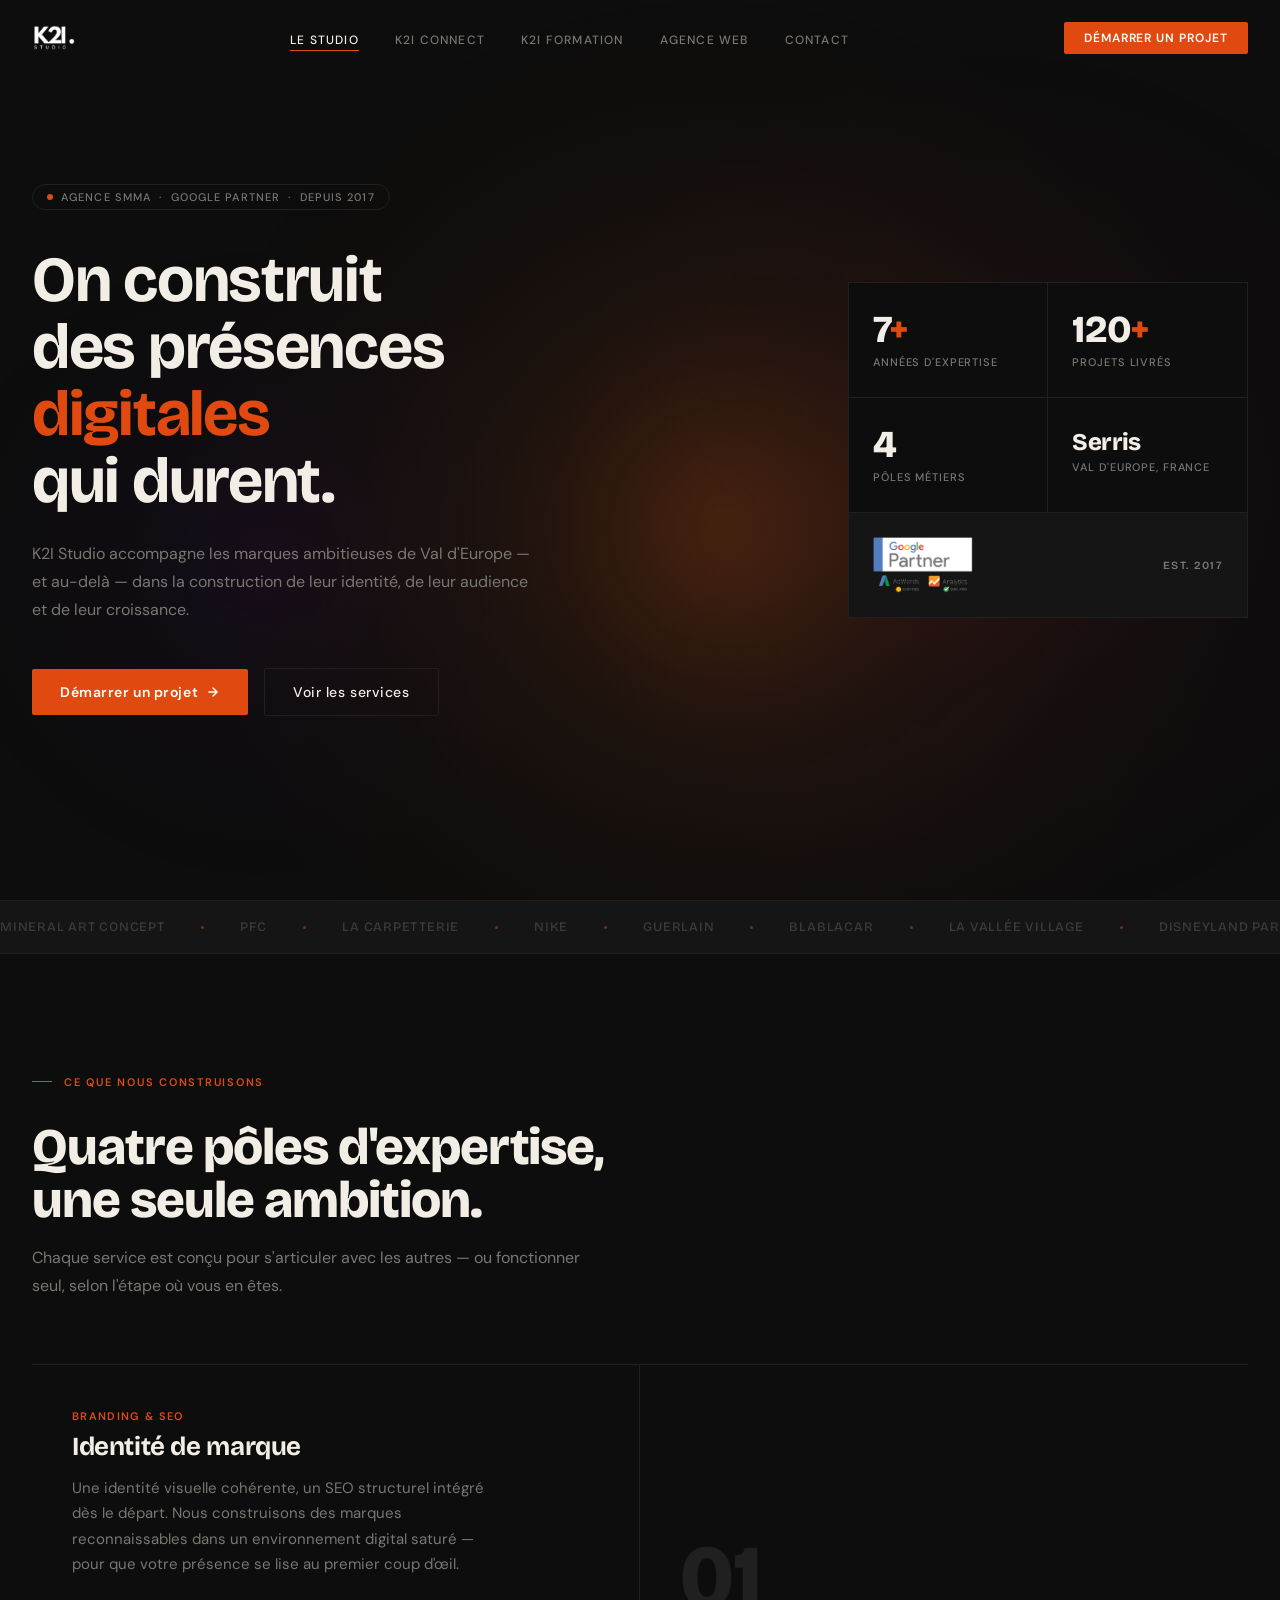
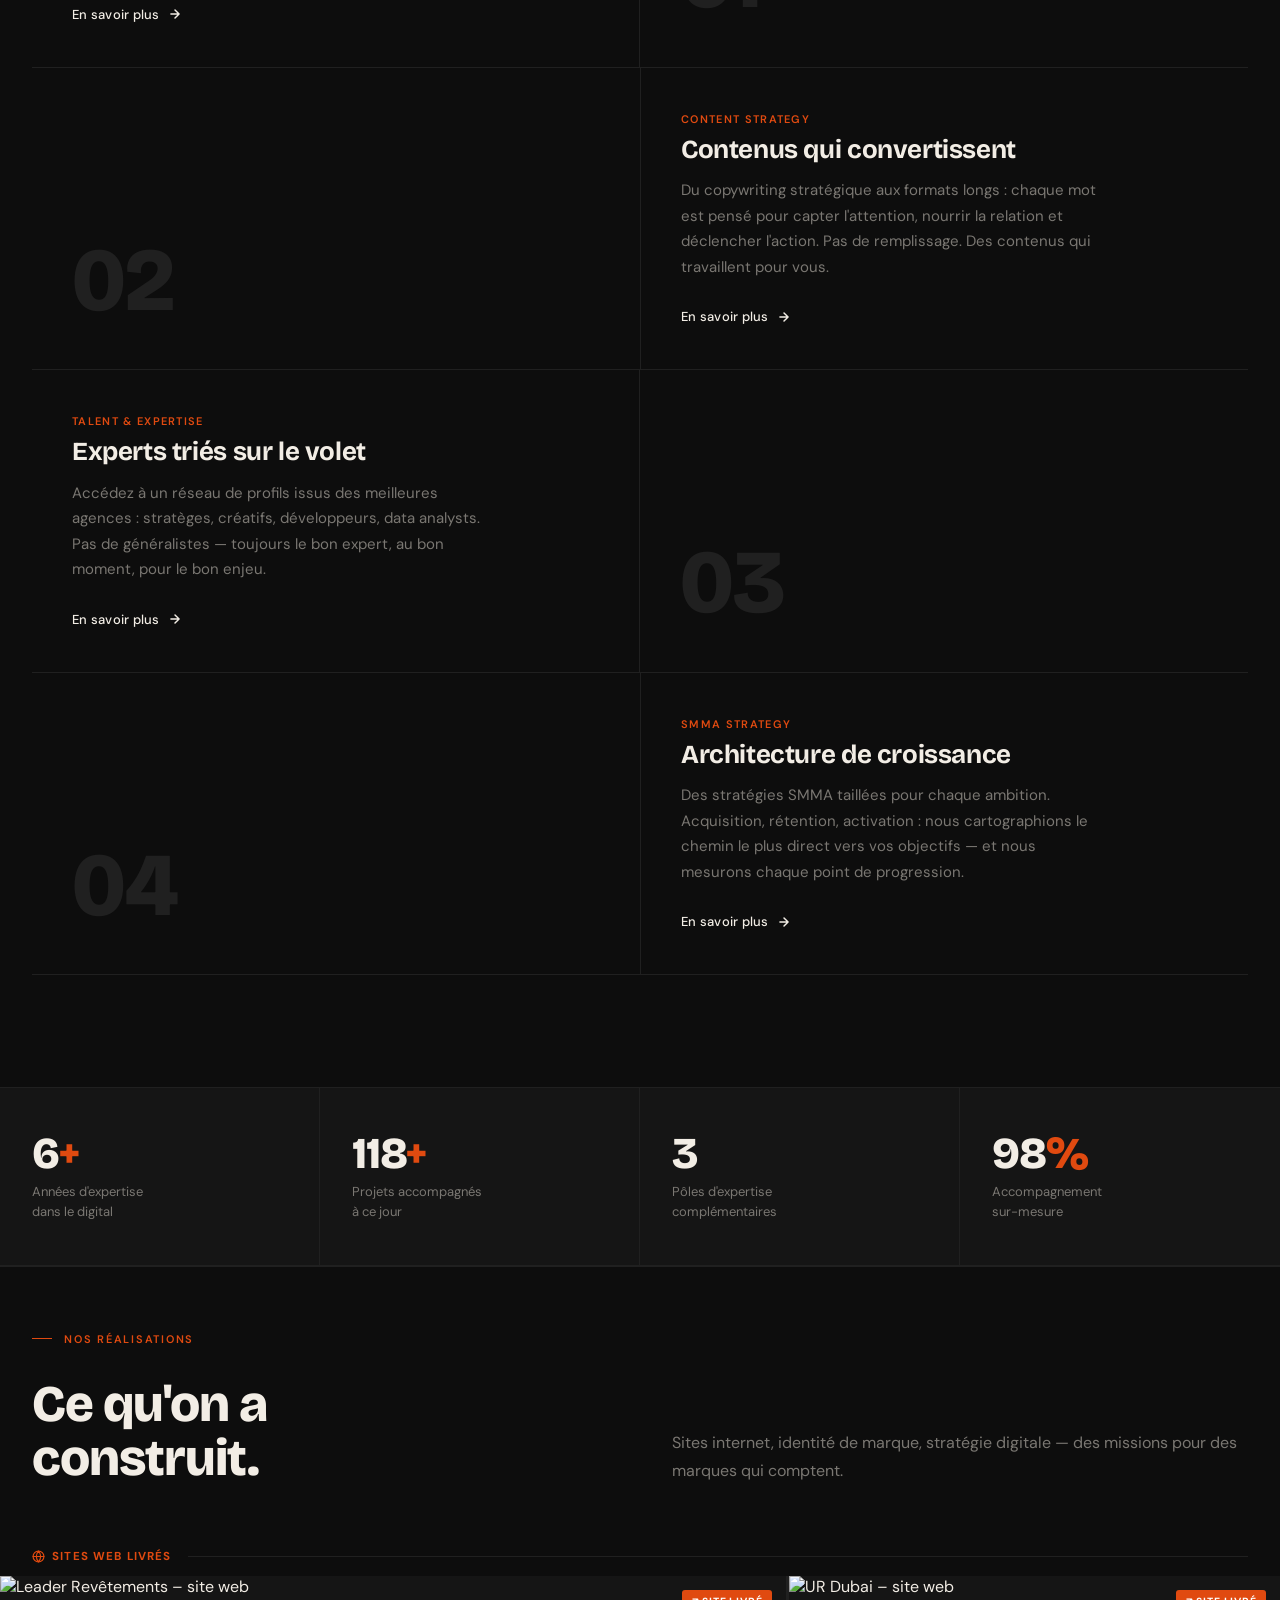
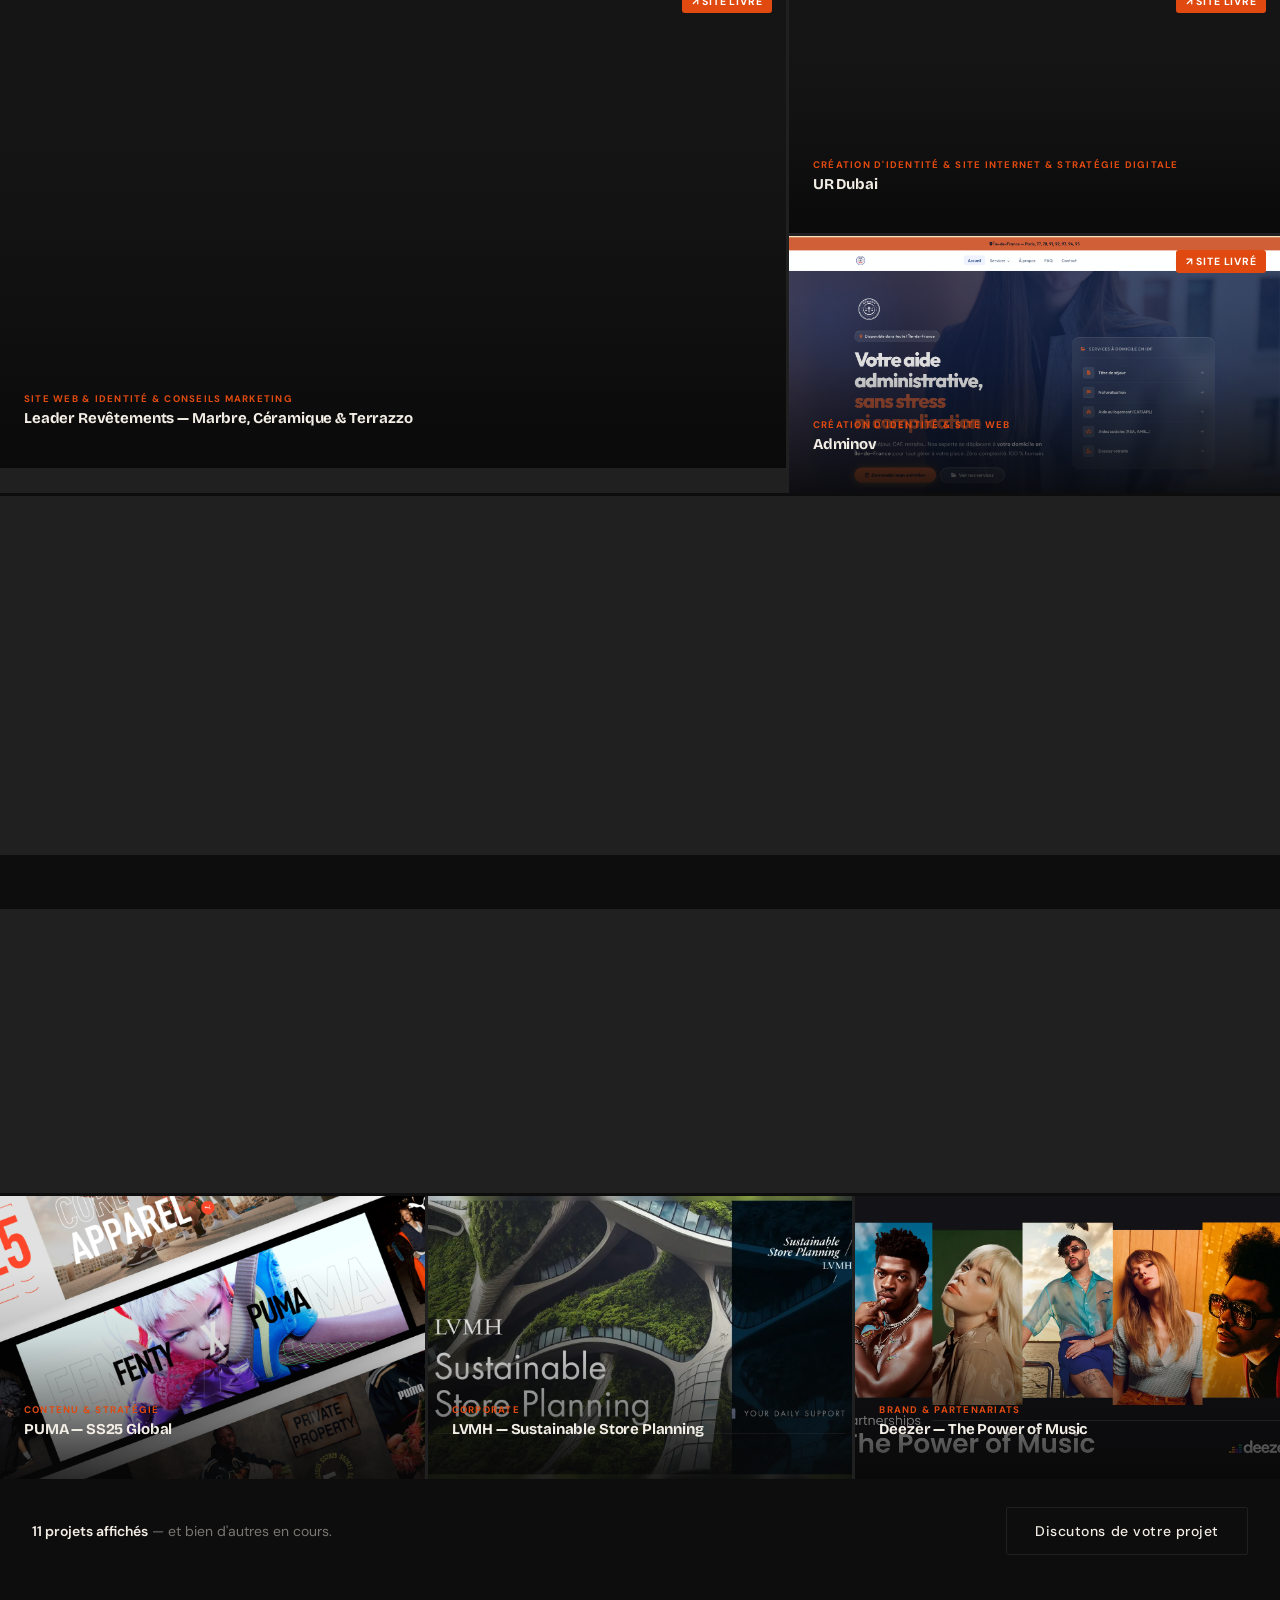
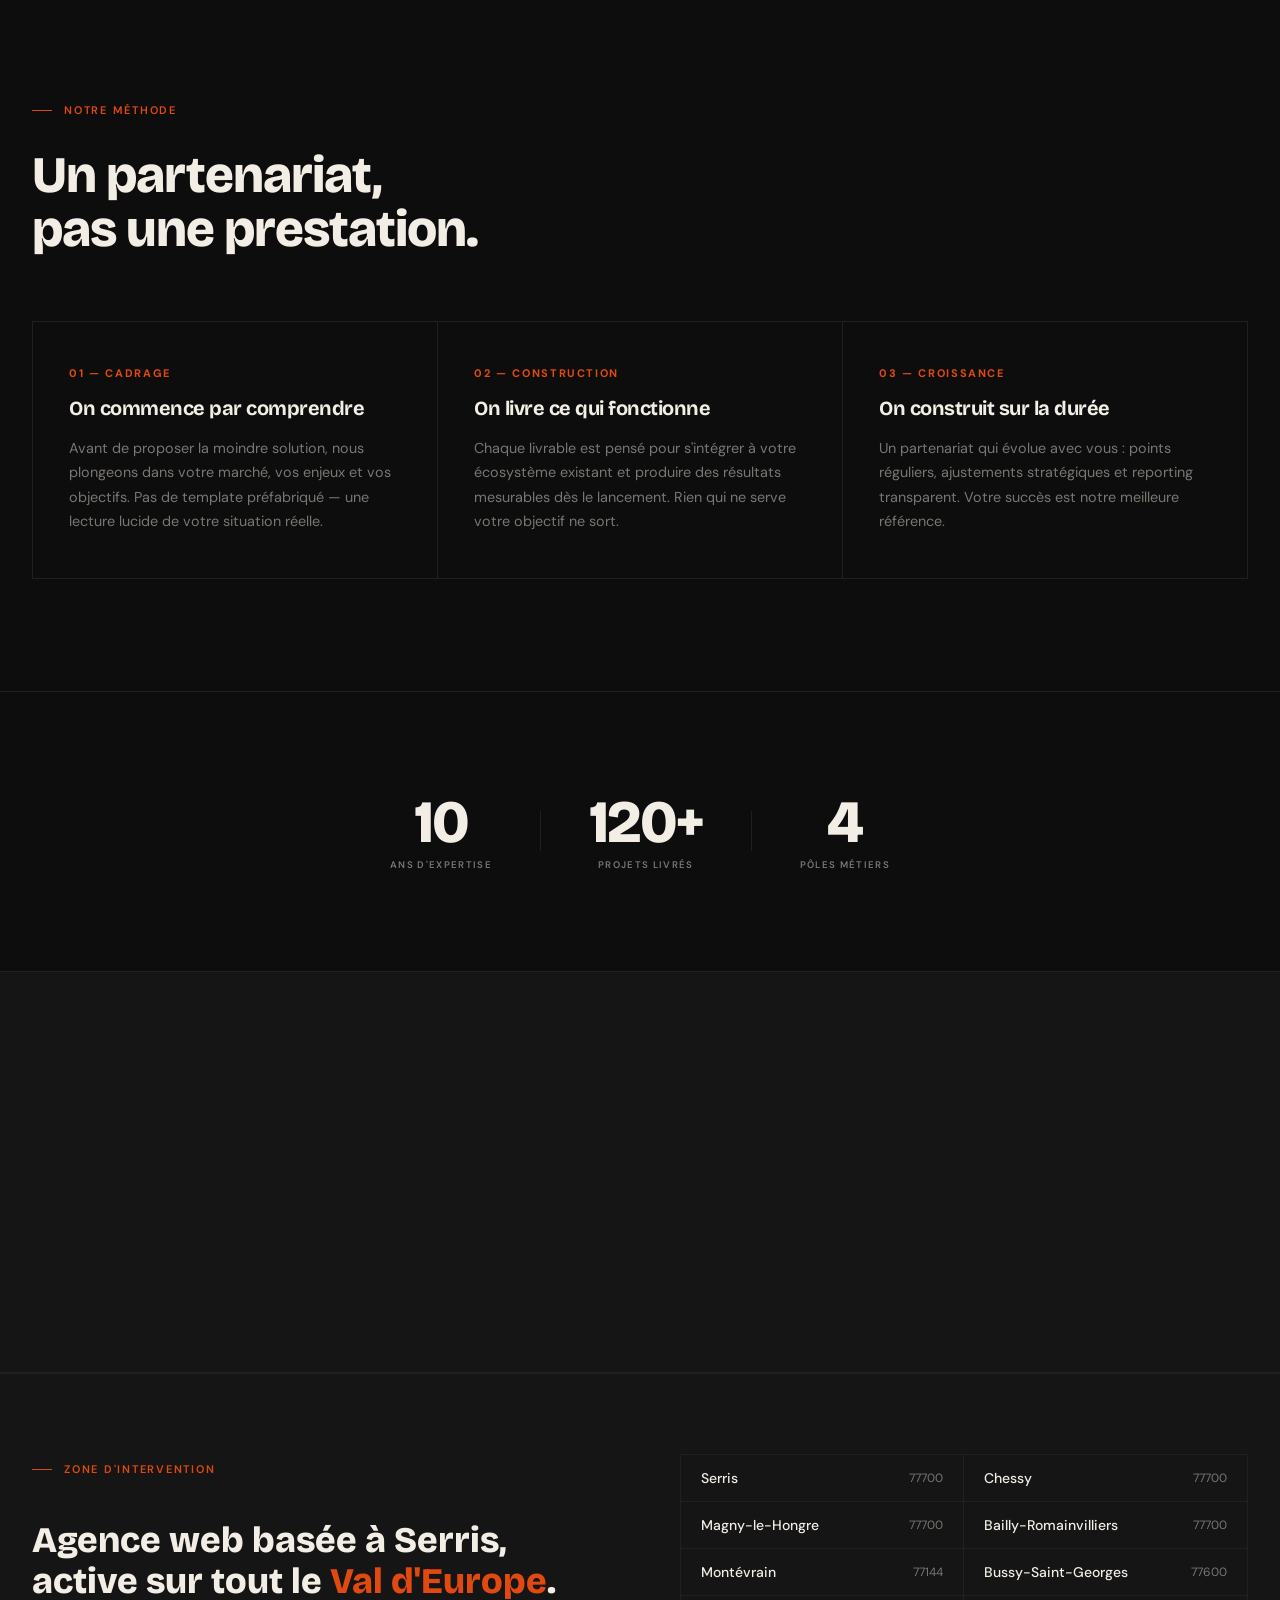
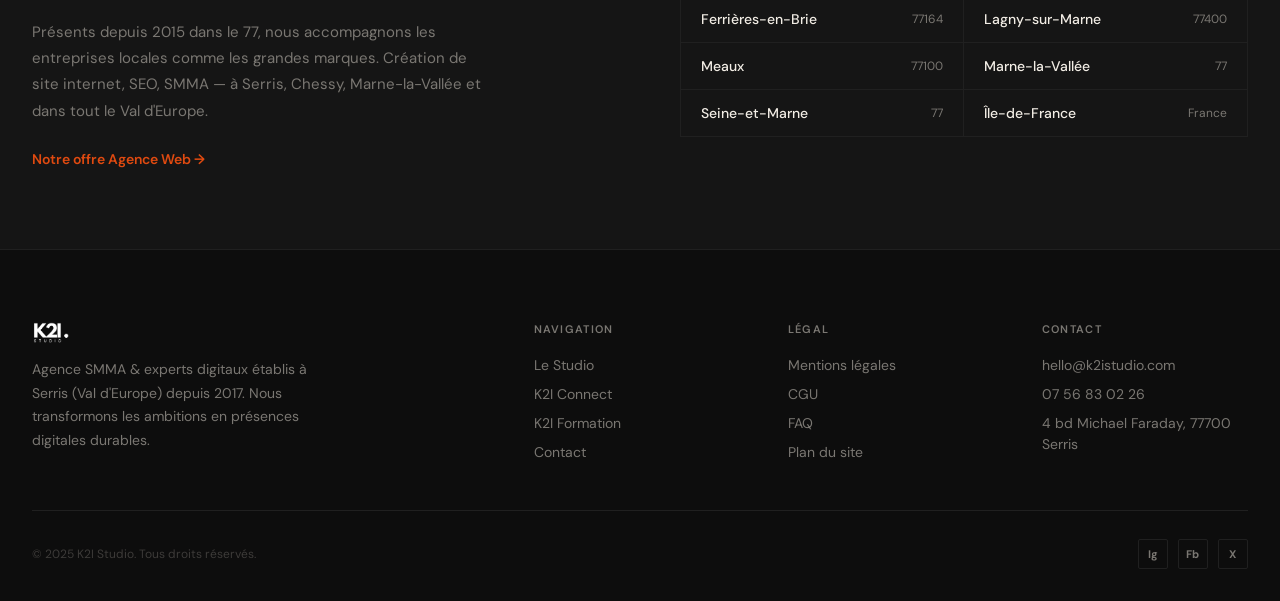
==== index.html @ 8ace6acc "feat: add InserAsaf + Aide Federation sites, fix Leader image - Leader Revetements: image corrected " ====
<!DOCTYPE html>
<html lang="fr">
<head>
  <meta charset="UTF-8">
  <link rel="icon" type="image/png" sizes="32x32" href="/favicon.png">
  <link rel="apple-touch-icon" href="/apple-touch-icon.png">
  <meta name="viewport" content="width=device-width, initial-scale=1.0">
  <title>Agence Web Val d'Europe | Création Site Internet & SMMA 77 — K2I Studio Serris</title>
  <meta name="description" content="K2I Studio, agence web et SMMA au Val d'Europe (Serris, 77700). Création de sites internet, stratégie digitale, branding et SEO local pour entreprises de Marne-la-Vallée et du 77. Devis gratuit.">
  <meta name="keywords" content="agence web val d'europe, création site internet 77, agence digitale serris, site internet marne la vallée, agence web 77700, SMMA val d'europe, SEO seine et marne, agence web chessy, création site internet val d'europe">
  <meta name="robots" content="index, follow">
  <link rel="canonical" href="https://k2istudio.com/">

  <!-- Geo -->
  <meta name="geo.region" content="FR-77">
  <meta name="geo.placename" content="Serris, Val d'Europe, Seine-et-Marne">
  <meta name="geo.position" content="48.858;2.777">
  <meta name="ICBM" content="48.858, 2.777">

  <!-- Open Graph -->
  <meta property="og:type" content="website">
  <meta property="og:url" content="https://k2istudio.com/">
  <meta property="og:title" content="Agence Web Val d'Europe | Création Site Internet 77 — K2I Studio">
  <meta property="og:description" content="K2I Studio, agence web et SMMA au Val d'Europe (Serris, 77700). Création de sites internet, SEO local et stratégie digitale pour les entreprises du 77 et de Marne-la-Vallée.">
  <meta property="og:image" content="https://k2istudio.com/img/K2I%20LOGO.png">
  <meta property="og:locale" content="fr_FR">
  <meta property="og:site_name" content="K2I Studio">

  <!-- Twitter Card -->
  <meta name="twitter:card" content="summary_large_image">
  <meta name="twitter:title" content="Agence Web Val d'Europe | K2I Studio Serris 77">
  <meta name="twitter:description" content="Création de sites internet et stratégie digitale au Val d'Europe. Agence web basée à Serris (77700), intervenant sur tout le 77 et Marne-la-Vallée.">
  <meta name="twitter:image" content="https://k2istudio.com/img/K2I%20LOGO.png">

  <!-- JSON-LD : LocalBusiness + WebAgency -->
  <script type="application/ld+json">
  {
    "@context": "https://schema.org",
    "@type": ["ProfessionalService", "MarketingAgency"],
    "name": "K2I Studio",
    "alternateName": "K2i Design",
    "description": "Agence web et SMMA au Val d'Europe. Création de sites internet, SEO local, stratégie digitale et branding pour entreprises de Serris, Chessy, Marne-la-Vallée et du 77.",
    "url": "https://k2istudio.com",
    "logo": "https://k2istudio.com/img/K2I%20LOGO.png",
    "image": "https://k2istudio.com/img/K2I%20LOGO.png",
    "telephone": "+33756830226",
    "email": "hello@k2istudio.com",
    "foundingDate": "2015",
    "priceRange": "€€",
    "address": {
      "@type": "PostalAddress",
      "streetAddress": "4 boulevard Michael Faraday",
      "addressLocality": "Serris",
      "postalCode": "77700",
      "addressRegion": "Seine-et-Marne",
      "addressCountry": "FR"
    },
    "geo": {
      "@type": "GeoCoordinates",
      "latitude": 48.8582,
      "longitude": 2.7768
    },
    "areaServed": [
      {"@type": "City", "name": "Serris"},
      {"@type": "City", "name": "Chessy"},
      {"@type": "City", "name": "Magny-le-Hongre"},
      {"@type": "City", "name": "Bailly-Romainvilliers"},
      {"@type": "City", "name": "Montévrain"},
      {"@type": "City", "name": "Bussy-Saint-Georges"},
      {"@type": "City", "name": "Ferrières-en-Brie"},
      {"@type": "City", "name": "Marne-la-Vallée"},
      {"@type": "AdministrativeArea", "name": "Val d'Europe"},
      {"@type": "AdministrativeArea", "name": "Seine-et-Marne"}
    ],
    "serviceType": ["Création de site internet", "SEO local", "SMMA", "Branding", "Stratégie digitale", "Création de contenu", "Formation marketing digital", "Accompagnement numérique"],
    "openingHoursSpecification": [
      {"@type": "OpeningHoursSpecification", "dayOfWeek": ["Monday","Tuesday","Wednesday","Thursday","Friday"], "opens": "09:00", "closes": "18:00"}
    ],
    "sameAs": ["https://www.instagram.com/k2istudio", "https://www.facebook.com/k2istudio"]
  }
  </script>

  <link rel="preconnect" href="https://fonts.googleapis.com">
  <link rel="preconnect" href="https://fonts.gstatic.com" crossorigin>
  <link href="https://fonts.googleapis.com/css2?family=Bricolage+Grotesque:opsz,wght@12..96,600;12..96,700;12..96,800&family=DM+Sans:opsz,wght@9..40,400;9..40,500&display=swap" rel="stylesheet">
  <link rel="stylesheet" href="style.css">
</head>
<body>

  <!-- ─── PAGE INTRO ───────────────────────────────────────────── -->
  <div class="page-intro" aria-hidden="true">
    <img src="/img/K2I%20LOGO.png" class="page-intro-logo" alt="K2I Studio">
  </div>

  <!-- ─── SCROLL PROGRESS ──────────────────────────────────────── -->
  <div class="scroll-progress" aria-hidden="true"></div>

  <!-- ─── NAVIGATION ───────────────────────────────────────────── -->
  <nav class="nav" role="navigation" aria-label="Navigation principale">
    <a href="index.html" class="nav-logo">
      <img src="/img/K2I%20LOGO.png" alt="K2I Studio" class="nav-logo-img">
    </a>
    <ul class="nav-links">
      <li><a href="index.html" class="active">Le Studio</a></li>
      <li><a href="k2i-connect.html">K2I Connect</a></li>
      <li><a href="k2i-formation.html">K2I Formation</a></li>
      <li><a href="agence-web-val-deurope.html">Agence Web</a></li>
      <li><a href="contact.html">Contact</a></li>
    </ul>
    <a href="contact.html" class="nav-cta">Démarrer un projet</a>
    <button class="nav-toggle" aria-label="Ouvrir le menu">
      <span></span><span></span><span></span>
    </button>
  </nav>

  <!-- ─── MOBILE NAV ────────────────────────────────────────────── -->
  <div class="nav-mobile" role="dialog" aria-modal="true" aria-label="Menu mobile">
    <a href="index.html">Le Studio</a>
    <a href="k2i-connect.html">K2I Connect</a>
    <a href="k2i-formation.html">K2I Formation</a>
    <a href="agence-web-val-deurope.html">Agence Web</a>
    <a href="contact.html">Contact</a>
  </div>

  <!-- ─── HERO ─────────────────────────────────────────────────── -->
  <section aria-label="Introduction" class="hero-section">

    <canvas id="hero-canvas" aria-hidden="true"></canvas>

    <div class="hero">
      <div class="hero-left">
        <div class="hero-badge">
          <span class="hero-badge-dot"></span>
          Agence SMMA &nbsp;·&nbsp; Google Partner &nbsp;·&nbsp; Depuis 2017
        </div>
        <h1 class="hero-title">
          On construit<br>
          des présences<br>
          <em>digitales</em><br>
          qui durent.
        </h1>
        <p class="hero-sub">
          K2I Studio accompagne les marques ambitieuses de Val d'Europe — et au-delà —
          dans la construction de leur identité, de leur audience et de leur croissance.
        </p>
        <div class="hero-actions">
          <a href="contact.html" class="btn-primary magnetic">
            Démarrer un projet
            <svg width="14" height="14" viewBox="0 0 24 24" fill="none" stroke="currentColor" stroke-width="2.5" stroke-linecap="round" stroke-linejoin="round"><path d="M5 12h14M12 5l7 7-7 7"/></svg>
          </a>
          <a href="#services" class="btn-ghost magnetic">Voir les services</a>
        </div>
      </div>

      <div class="hero-visual">
        <div class="stats-mosaic">
          <div class="stat-tile">
            <span class="stat-num"><span data-count="7">7</span><span class="a">+</span></span>
            <span class="stat-lbl">Années d'expertise</span>
          </div>
          <div class="stat-tile">
            <span class="stat-num"><span data-count="120">120</span><span class="a">+</span></span>
            <span class="stat-lbl">Projets livrés</span>
          </div>
          <div class="stat-tile">
            <span class="stat-num"><span data-count="4">4</span></span>
            <span class="stat-lbl">Pôles métiers</span>
          </div>
          <div class="stat-tile">
            <span class="stat-num" style="font-size:1.5rem; padding-top:0.25rem;">Serris</span>
            <span class="stat-lbl">Val d'Europe, France</span>
          </div>
          <div class="stat-tile-wide">
            <div class="partner-badge-inner">
              <img src="/img/google%20badge.png" class="google-badge-img" alt="Google Partner">
            </div>
            <div class="established">Est. 2017</div>
          </div>
        </div>
      </div>
    </div>
  </section>

  <!-- ─── MARQUEE ──────────────────────────────────────────────── -->
  <div class="marquee-wrap" aria-label="Ils nous ont fait confiance">
    <div class="marquee-track">
      <!-- set 1 -->
      <span class="marquee-name">Mineral Art Concept</span><span class="marquee-sep-dot" aria-hidden="true"></span>
      <span class="marquee-name">PFC</span><span class="marquee-sep-dot" aria-hidden="true"></span>
      <span class="marquee-name">La Carpetterie</span><span class="marquee-sep-dot" aria-hidden="true"></span>
      <span class="marquee-name">Nike</span><span class="marquee-sep-dot" aria-hidden="true"></span>
      <span class="marquee-name">Guerlain</span><span class="marquee-sep-dot" aria-hidden="true"></span>
      <span class="marquee-name">BlaBlaCar</span><span class="marquee-sep-dot" aria-hidden="true"></span>
      <span class="marquee-name">La Vallée Village</span><span class="marquee-sep-dot" aria-hidden="true"></span>
      <span class="marquee-name">Disneyland Paris</span><span class="marquee-sep-dot" aria-hidden="true"></span>
      <span class="marquee-name">Ur Dubaï</span><span class="marquee-sep-dot" aria-hidden="true"></span>
      <span class="marquee-name">Evolve</span><span class="marquee-sep-dot" aria-hidden="true"></span>
      <span class="marquee-name">JK Avocats</span><span class="marquee-sep-dot" aria-hidden="true"></span>
      <span class="marquee-name">InserAsaf</span><span class="marquee-sep-dot" aria-hidden="true"></span>
      <span class="marquee-name">Aide Fédération</span><span class="marquee-sep-dot" aria-hidden="true"></span>
      <span class="marquee-name">ONU</span><span class="marquee-sep-dot" aria-hidden="true"></span>
      <span class="marquee-name">Emmaüs</span><span class="marquee-sep-dot" aria-hidden="true"></span>
      <span class="marquee-name">Google</span><span class="marquee-sep-dot" aria-hidden="true"></span>
      <!-- set 2 — seamless duplicate -->
      <span class="marquee-name">Mineral Art Concept</span><span class="marquee-sep-dot" aria-hidden="true"></span>
      <span class="marquee-name">PFC</span><span class="marquee-sep-dot" aria-hidden="true"></span>
      <span class="marquee-name">La Carpetterie</span><span class="marquee-sep-dot" aria-hidden="true"></span>
      <span class="marquee-name">Nike</span><span class="marquee-sep-dot" aria-hidden="true"></span>
      <span class="marquee-name">Guerlain</span><span class="marquee-sep-dot" aria-hidden="true"></span>
      <span class="marquee-name">BlaBlaCar</span><span class="marquee-sep-dot" aria-hidden="true"></span>
      <span class="marquee-name">La Vallée Village</span><span class="marquee-sep-dot" aria-hidden="true"></span>
      <span class="marquee-name">Disneyland Paris</span><span class="marquee-sep-dot" aria-hidden="true"></span>
      <span class="marquee-name">Ur Dubaï</span><span class="marquee-sep-dot" aria-hidden="true"></span>
      <span class="marquee-name">Evolve</span><span class="marquee-sep-dot" aria-hidden="true"></span>
      <span class="marquee-name">JK Avocats</span><span class="marquee-sep-dot" aria-hidden="true"></span>
      <span class="marquee-name">InserAsaf</span><span class="marquee-sep-dot" aria-hidden="true"></span>
      <span class="marquee-name">Aide Fédération</span><span class="marquee-sep-dot" aria-hidden="true"></span>
      <span class="marquee-name">ONU</span><span class="marquee-sep-dot" aria-hidden="true"></span>
      <span class="marquee-name">Emmaüs</span><span class="marquee-sep-dot" aria-hidden="true"></span>
      <span class="marquee-name">Google</span><span class="marquee-sep-dot" aria-hidden="true"></span>
    </div>
  </div>

  <!-- ─── SERVICES ─────────────────────────────────────────────── -->
  <section id="services" aria-labelledby="services-title">
    <div class="section">
      <div class="reveal">
        <div class="section-label">Ce que nous construisons</div>
        <h2 class="section-title" id="services-title">
          Quatre pôles d'expertise,<br>une seule ambition.
        </h2>
        <p class="section-sub">
          Chaque service est conçu pour s'articuler avec les autres — ou fonctionner seul,
          selon l'étape où vous en êtes.
        </p>
      </div>

      <div class="services-list">
        <!-- Service 1 -->
        <div class="service-row even spotlight reveal reveal-d1">
          <div class="service-content">
            <div>
              <div class="service-tag">Branding &amp; SEO</div>
              <h3 class="service-name">Identité de marque</h3>
              <p class="service-desc">
                Une identité visuelle cohérente, un SEO structurel intégré dès le départ.
                Nous construisons des marques reconnaissables dans un environnement digital saturé —
                pour que votre présence se lise au premier coup d'œil.
              </p>
            </div>
            <a href="contact.html" class="service-link">
              En savoir plus
              <svg width="14" height="14" viewBox="0 0 24 24" fill="none" stroke="currentColor" stroke-width="2.5" stroke-linecap="round" stroke-linejoin="round"><path d="M5 12h14M12 5l7 7-7 7"/></svg>
            </a>
          </div>
          <div class="service-index">
            <span class="service-num">01</span>
          </div>
        </div>

        <!-- Service 2 -->
        <div class="service-row odd spotlight reveal reveal-d2">
          <div class="service-index">
            <span class="service-num">02</span>
          </div>
          <div class="service-content">
            <div>
              <div class="service-tag">Content Strategy</div>
              <h3 class="service-name">Contenus qui convertissent</h3>
              <p class="service-desc">
                Du copywriting stratégique aux formats longs : chaque mot est pensé pour capter
                l'attention, nourrir la relation et déclencher l'action. Pas de remplissage.
                Des contenus qui travaillent pour vous.
              </p>
            </div>
            <a href="contact.html" class="service-link">
              En savoir plus
              <svg width="14" height="14" viewBox="0 0 24 24" fill="none" stroke="currentColor" stroke-width="2.5" stroke-linecap="round" stroke-linejoin="round"><path d="M5 12h14M12 5l7 7-7 7"/></svg>
            </a>
          </div>
        </div>

        <!-- Service 3 -->
        <div class="service-row even spotlight reveal reveal-d3">
          <div class="service-content">
            <div>
              <div class="service-tag">Talent &amp; Expertise</div>
              <h3 class="service-name">Experts triés sur le volet</h3>
              <p class="service-desc">
                Accédez à un réseau de profils issus des meilleures agences : stratèges,
                créatifs, développeurs, data analysts. Pas de généralistes —
                toujours le bon expert, au bon moment, pour le bon enjeu.
              </p>
            </div>
            <a href="contact.html" class="service-link">
              En savoir plus
              <svg width="14" height="14" viewBox="0 0 24 24" fill="none" stroke="currentColor" stroke-width="2.5" stroke-linecap="round" stroke-linejoin="round"><path d="M5 12h14M12 5l7 7-7 7"/></svg>
            </a>
          </div>
          <div class="service-index">
            <span class="service-num">03</span>
          </div>
        </div>

        <!-- Service 4 -->
        <div class="service-row odd spotlight reveal reveal-d4">
          <div class="service-index">
            <span class="service-num">04</span>
          </div>
          <div class="service-content">
            <div>
              <div class="service-tag">SMMA Strategy</div>
              <h3 class="service-name">Architecture de croissance</h3>
              <p class="service-desc">
                Des stratégies SMMA taillées pour chaque ambition.
                Acquisition, rétention, activation : nous cartographions le chemin le plus direct
                vers vos objectifs — et nous mesurons chaque point de progression.
              </p>
            </div>
            <a href="contact.html" class="service-link">
              En savoir plus
              <svg width="14" height="14" viewBox="0 0 24 24" fill="none" stroke="currentColor" stroke-width="2.5" stroke-linecap="round" stroke-linejoin="round"><path d="M5 12h14M12 5l7 7-7 7"/></svg>
            </a>
          </div>
        </div>
      </div>
    </div>
  </section>

  <!-- ─── STATS STRIP ───────────────────────────────────────────── -->
  <div class="stats-strip" aria-label="Chiffres clés">
    <div class="stat-cell reveal">
      <span class="stat-big"><span data-count="7">7</span><span class="a">+</span></span>
      <span class="stat-info">Années d'expertise<br>dans le digital</span>
    </div>
    <div class="stat-cell reveal reveal-d1">
      <span class="stat-big"><span data-count="120">120</span><span class="a">+</span></span>
      <span class="stat-info">Projets accompagnés<br>à ce jour</span>
    </div>
    <div class="stat-cell reveal reveal-d2">
      <span class="stat-big"><span data-count="4">4</span></span>
      <span class="stat-info">Pôles d'expertise<br>complémentaires</span>
    </div>
    <div class="stat-cell reveal reveal-d3">
      <span class="stat-big"><span data-count="100">100</span><span class="a">%</span></span>
      <span class="stat-info">Accompagnement<br>sur-mesure</span>
    </div>
  </div>

  <!-- ─── PORTFOLIO ────────────────────────────────────────────── -->
  <section id="realisations" aria-labelledby="portfolio-title">
    <div class="portfolio-wrap">
      <div class="portfolio-header">
        <div>
          <div class="section-label">Nos réalisations</div>
          <h2 class="section-title" id="portfolio-title">Ce qu'on a<br>construit.</h2>
        </div>
        <p class="section-sub">
          Sites internet, identité de marque, stratégie digitale —
          des missions pour des marques qui comptent.
        </p>
      </div>

      <!-- ── SITES WEB RÉALISÉS ── -->
      <div class="portfolio-web-label reveal">
        <span class="pwl-tag">
          <svg width="13" height="13" viewBox="0 0 24 24" fill="none" stroke="currentColor" stroke-width="2.2" stroke-linecap="round" stroke-linejoin="round"><circle cx="12" cy="12" r="10"/><path d="M2 12h20M12 2a15.3 15.3 0 0 1 4 10 15.3 15.3 0 0 1-4 10 15.3 15.3 0 0 1-4-10 15.3 15.3 0 0 1 4-10z"/></svg>
          Sites web livrés
        </span>
        <span class="pwl-line"></span>
      </div>

      <div class="portfolio-web">
        <div class="portfolio-item portfolio-item--web reveal">
          <img src="/img/REALISATIONS/leader-revetement.png" alt="Leader Revêtements – site web" loading="lazy">
          <div class="portfolio-overlay">
            <span class="portfolio-client">Site web &amp; Identité &amp; Conseils marketing</span>
            <span class="portfolio-name">Leader Revêtements — Marbre, Céramique &amp; Terrazzo</span>
            <span class="portfolio-arrow"><a href="https://leaderrevetements.fr/" target="_blank" rel="noopener">Voir le site <svg width="12" height="12" viewBox="0 0 24 24" fill="none" stroke="currentColor" stroke-width="2.5" stroke-linecap="round" stroke-linejoin="round"><path d="M5 12h14M12 5l7 7-7 7"/></svg></a></span>
          </div>
        </div>
        <div class="portfolio-web-right">
          <div class="portfolio-item portfolio-item--web reveal">
            <img src="/img/REALISATIONS/Ur-Dubai.png" alt="UR Dubai – site web" loading="lazy">
            <div class="portfolio-overlay">
              <span class="portfolio-client">Création d'identité &amp; Site internet &amp; Stratégie digitale</span>
              <span class="portfolio-name">UR Dubai</span>
              <span class="portfolio-arrow"><a href="http://ur-dubai.com" target="_blank" rel="noopener">Voir le site <svg width="12" height="12" viewBox="0 0 24 24" fill="none" stroke="currentColor" stroke-width="2.5" stroke-linecap="round" stroke-linejoin="round"><path d="M5 12h14M12 5l7 7-7 7"/></svg></a></span>
            </div>
          </div>
          <div class="portfolio-item portfolio-item--web reveal">
            <img src="/img/REALISATIONS/adminov.png" alt="Adminov – site web &amp; identité" loading="lazy">
            <div class="portfolio-overlay">
              <span class="portfolio-client">Création d'identité &amp; Site web</span>
              <span class="portfolio-name">Adminov</span>
              <span class="portfolio-arrow"><a href="contact.html">Démarrer un projet similaire <svg width="12" height="12" viewBox="0 0 24 24" fill="none" stroke="currentColor" stroke-width="2.5" stroke-linecap="round" stroke-linejoin="round"><path d="M5 12h14M12 5l7 7-7 7"/></svg></a></span>
            </div>
          </div>
        </div>
      </div>

      <div class="portfolio-pair" style="margin-top:3px;">
        <div class="portfolio-item portfolio-item--web reveal">
          <img src="/img/REALISATIONS/inserasaf.png" alt="InserAsaf – site web" loading="lazy">
          <div class="portfolio-overlay">
            <span class="portfolio-client">Site web &amp; Stratégie digitale</span>
            <span class="portfolio-name">InserAsaf</span>
            <span class="portfolio-arrow"><a href="https://www.inserasaf.fr/" target="_blank" rel="noopener">Voir le site <svg width="12" height="12" viewBox="0 0 24 24" fill="none" stroke="currentColor" stroke-width="2.5" stroke-linecap="round" stroke-linejoin="round"><path d="M5 12h14M12 5l7 7-7 7"/></svg></a></span>
          </div>
        </div>
        <div class="portfolio-item portfolio-item--web reveal">
          <img src="/img/REALISATIONS/aide%20federation.png" alt="Aide Fédération – site web" loading="lazy">
          <div class="portfolio-overlay">
            <span class="portfolio-client">Site web &amp; Communication</span>
            <span class="portfolio-name">Aide Fédération</span>
            <span class="portfolio-arrow"><a href="https://aide-federation.org/" target="_blank" rel="noopener">Voir le site <svg width="12" height="12" viewBox="0 0 24 24" fill="none" stroke="currentColor" stroke-width="2.5" stroke-linecap="round" stroke-linejoin="round"><path d="M5 12h14M12 5l7 7-7 7"/></svg></a></span>
          </div>
        </div>
      </div>

      <!-- ── CONTENU & STRATÉGIE ── -->
      <div class="portfolio-web-label reveal" style="margin-top:3px;">
        <span class="pwl-tag">
          <svg width="13" height="13" viewBox="0 0 24 24" fill="none" stroke="currentColor" stroke-width="2.2" stroke-linecap="round" stroke-linejoin="round"><path d="M12 20h9"/><path d="M16.5 3.5a2.121 2.121 0 0 1 3 3L7 19l-4 1 1-4L16.5 3.5z"/></svg>
          Contenu &amp; Stratégie
        </span>
        <span class="pwl-line"></span>
      </div>

      <div class="portfolio-grid">
        <div class="portfolio-item reveal">
          <img src="/img/REALISATIONS/6970f46c91f25d01a1b52317_00.%20Lacoste%20Thumbnail.webp" alt="Lacoste" loading="lazy">
          <div class="portfolio-overlay">
            <span class="portfolio-client">Stratégie &amp; Contenu</span>
            <span class="portfolio-name">Lacoste — Campagne SS25</span>
            <span class="portfolio-arrow"><a href="contact.html">Démarrer un projet similaire <svg width="12" height="12" viewBox="0 0 24 24" fill="none" stroke="currentColor" stroke-width="2.5" stroke-linecap="round" stroke-linejoin="round"><path d="M5 12h14M12 5l7 7-7 7"/></svg></a></span>
          </div>
        </div>
        <div class="portfolio-item reveal">
          <img src="/img/REALISATIONS/65e88fdcf441af938abfc892_ba0d1b24d7275458d3bc5dd68bec7b90_12.webp" alt="Air France-KLM" loading="lazy">
          <div class="portfolio-overlay">
            <span class="portfolio-client">Présentation Investisseurs</span>
            <span class="portfolio-name">Air France-KLM — Results H1</span>
            <span class="portfolio-arrow"><a href="contact.html">Démarrer un projet similaire <svg width="12" height="12" viewBox="0 0 24 24" fill="none" stroke="currentColor" stroke-width="2.5" stroke-linecap="round" stroke-linejoin="round"><path d="M5 12h14M12 5l7 7-7 7"/></svg></a></span>
          </div>
        </div>
        <div class="portfolio-item reveal">
          <img src="/img/REALISATIONS/65e88fdd18b5d32fa32ac103_c57998f4063fa58125021bb1ac8639ae_1.webp" alt="Arianespace" loading="lazy">
          <div class="portfolio-overlay">
            <span class="portfolio-client">Sales Deck</span>
            <span class="portfolio-name">Arianespace — New Launcher</span>
            <span class="portfolio-arrow"><a href="contact.html">Démarrer un projet similaire <svg width="12" height="12" viewBox="0 0 24 24" fill="none" stroke="currentColor" stroke-width="2.5" stroke-linecap="round" stroke-linejoin="round"><path d="M5 12h14M12 5l7 7-7 7"/></svg></a></span>
          </div>
        </div>
      </div>

      <div class="portfolio-bottom">
        <div class="portfolio-item reveal">
          <img src="/img/REALISATIONS/697103a7ef052bb62dc3b447_00.%20PUMA%20Thumbnail.webp" alt="PUMA" loading="lazy">
          <div class="portfolio-overlay">
            <span class="portfolio-client">Contenu &amp; Stratégie</span>
            <span class="portfolio-name">PUMA — SS25 Global</span>
            <span class="portfolio-arrow"><a href="contact.html">Démarrer un projet similaire <svg width="12" height="12" viewBox="0 0 24 24" fill="none" stroke="currentColor" stroke-width="2.5" stroke-linecap="round" stroke-linejoin="round"><path d="M5 12h14M12 5l7 7-7 7"/></svg></a></span>
          </div>
        </div>
        <div class="portfolio-item reveal">
          <img src="/img/REALISATIONS/65f1f39f9e89f74c11bdd23d_0a306784029e3fc78d0ed99f691e9d44_12.webp" alt="LVMH" loading="lazy">
          <div class="portfolio-overlay">
            <span class="portfolio-client">Corporate</span>
            <span class="portfolio-name">LVMH — Sustainable Store Planning</span>
            <span class="portfolio-arrow"><a href="contact.html">Démarrer un projet similaire <svg width="12" height="12" viewBox="0 0 24 24" fill="none" stroke="currentColor" stroke-width="2.5" stroke-linecap="round" stroke-linejoin="round"><path d="M5 12h14M12 5l7 7-7 7"/></svg></a></span>
          </div>
        </div>
        <div class="portfolio-item reveal">
          <img src="/img/REALISATIONS/65f2c895dd60f9bcfbdb83a7_1.webp" alt="Deezer" loading="lazy">
          <div class="portfolio-overlay">
            <span class="portfolio-client">Brand &amp; Partenariats</span>
            <span class="portfolio-name">Deezer — The Power of Music</span>
            <span class="portfolio-arrow"><a href="contact.html">Démarrer un projet similaire <svg width="12" height="12" viewBox="0 0 24 24" fill="none" stroke="currentColor" stroke-width="2.5" stroke-linecap="round" stroke-linejoin="round"><path d="M5 12h14M12 5l7 7-7 7"/></svg></a></span>
          </div>
        </div>
      </div>

      <div class="portfolio-cta-row">
        <span class="portfolio-cta-label"><strong>11 projets affichés</strong> — et bien d'autres en cours.</span>
        <a href="contact.html" class="btn-ghost">Discutons de votre projet</a>
      </div>
    </div>
  </section>

  <!-- ─── APPROACH ─────────────────────────────────────────────── -->
  <section aria-labelledby="approach-title">
    <div class="section">
      <div class="reveal">
        <div class="section-label">Notre méthode</div>
        <h2 class="section-title" id="approach-title">Un partenariat,<br>pas une prestation.</h2>
      </div>
      <div class="approach-grid">
        <div class="approach-cell reveal">
          <span class="approach-step">01 — Cadrage</span>
          <h3 class="approach-name">On commence par comprendre</h3>
          <p class="approach-desc">
            Avant de proposer la moindre solution, nous plongeons dans votre marché, vos enjeux
            et vos objectifs. Pas de template préfabriqué — une lecture lucide de votre situation réelle.
          </p>
        </div>
        <div class="approach-cell reveal reveal-d1">
          <span class="approach-step">02 — Construction</span>
          <h3 class="approach-name">On livre ce qui fonctionne</h3>
          <p class="approach-desc">
            Chaque livrable est pensé pour s'intégrer à votre écosystème existant et
            produire des résultats mesurables dès le lancement. Rien qui ne serve votre objectif ne sort.
          </p>
        </div>
        <div class="approach-cell reveal reveal-d2">
          <span class="approach-step">03 — Croissance</span>
          <h3 class="approach-name">On construit sur la durée</h3>
          <p class="approach-desc">
            Un partenariat qui évolue avec vous : points réguliers, ajustements stratégiques
            et reporting transparent. Votre succès est notre meilleure référence.
          </p>
        </div>
      </div>
    </div>
  </section>

  <!-- ─── PARTICLE STRIP ──────────────────────────────────────────── -->
  <div class="anim-strip" aria-hidden="true">
    <canvas id="anim-canvas"></canvas>
    <div class="anim-strip-stats">
      <div class="anim-stat">
        <span class="anim-num">10</span>
        <span class="anim-lbl">Ans d'expertise</span>
      </div>
      <div class="anim-divider"></div>
      <div class="anim-stat">
        <span class="anim-num">120+</span>
        <span class="anim-lbl">Projets livrés</span>
      </div>
      <div class="anim-divider"></div>
      <div class="anim-stat">
        <span class="anim-num">4</span>
        <span class="anim-lbl">Pôles métiers</span>
      </div>
    </div>
  </div>

  <!-- ─── CTA BAND ──────────────────────────────────────────────── -->
  <div class="cta-band">
    <div class="cta-band-inner">
      <div class="reveal">
        <h2 class="cta-title">Prêt à construire<br>quelque chose qui dure ?</h2>
        <p class="cta-sub">
          Partagez-nous votre projet. Nous vous répondons sous 48h avec une première analyse sans engagement.
        </p>
      </div>
      <div class="reveal reveal-d2">
        <a href="contact.html" class="btn-primary" style="font-size:0.9375rem; padding: 1rem 2.25rem;">
          Prendre rendez-vous
          <svg width="14" height="14" viewBox="0 0 24 24" fill="none" stroke="currentColor" stroke-width="2.5" stroke-linecap="round" stroke-linejoin="round"><path d="M5 12h14M12 5l7 7-7 7"/></svg>
        </a>
      </div>
    </div>
  </div>

  <!-- ─── ZONES DESSERVIES (SEO local) ───────────────────────────── -->
  <section class="zones-seo-wrap" aria-label="Zones d'intervention">
    <div class="zones-seo-inner">
      <div class="zones-seo-left">
        <div class="section-label">Zone d'intervention</div>
        <h2 class="zones-seo-title">Agence web basée à Serris,<br>active sur tout le <em>Val d'Europe</em>.</h2>
        <p class="zones-seo-sub">Présents depuis 2015 dans le 77, nous accompagnons les entreprises locales comme les grandes marques. Création de site internet, SEO, SMMA — à Serris, Chessy, Marne-la-Vallée et dans tout le Val d'Europe.</p>
        <a href="agence-web-val-deurope.html" class="zones-seo-cta">Notre offre Agence Web →</a>
      </div>
      <ul class="zones-seo-grid">
        <li><span class="zones-seo-city">Serris</span><span class="zones-seo-cp">77700</span></li>
        <li><span class="zones-seo-city">Chessy</span><span class="zones-seo-cp">77700</span></li>
        <li><span class="zones-seo-city">Magny-le-Hongre</span><span class="zones-seo-cp">77700</span></li>
        <li><span class="zones-seo-city">Bailly-Romainvilliers</span><span class="zones-seo-cp">77700</span></li>
        <li><span class="zones-seo-city">Montévrain</span><span class="zones-seo-cp">77144</span></li>
        <li><span class="zones-seo-city">Bussy-Saint-Georges</span><span class="zones-seo-cp">77600</span></li>
        <li><span class="zones-seo-city">Ferrières-en-Brie</span><span class="zones-seo-cp">77164</span></li>
        <li><span class="zones-seo-city">Lagny-sur-Marne</span><span class="zones-seo-cp">77400</span></li>
        <li><span class="zones-seo-city">Meaux</span><span class="zones-seo-cp">77100</span></li>
        <li><span class="zones-seo-city">Marne-la-Vallée</span><span class="zones-seo-cp">77</span></li>
        <li><span class="zones-seo-city">Seine-et-Marne</span><span class="zones-seo-cp">77</span></li>
        <li><span class="zones-seo-city">Île-de-France</span><span class="zones-seo-cp">France</span></li>
      </ul>
    </div>
  </section>

  <!-- ─── FOOTER ────────────────────────────────────────────────── -->
  <footer class="footer-wrap">
    <div class="footer">
      <div class="footer-top">
        <div class="footer-brand">
          <a href="index.html" class="footer-logo"><img src="/img/K2I%20LOGO.png" alt="K2I Studio" class="footer-logo-img"></a>
          <p>
            Agence SMMA &amp; experts digitaux établis à Serris (Val d'Europe) depuis 2017.
            Nous transformons les ambitions en présences digitales durables.
          </p>
        </div>
        <div>
          <div class="footer-col-title">Navigation</div>
          <ul class="footer-links">
            <li><a href="index.html">Le Studio</a></li>
            <li><a href="k2i-connect.html">K2I Connect</a></li>
            <li><a href="k2i-formation.html">K2I Formation</a></li>
            <li><a href="contact.html">Contact</a></li>
          </ul>
        </div>
        <div>
          <div class="footer-col-title">Légal</div>
          <ul class="footer-links">
            <li><a href="mentions-legales.html">Mentions légales</a></li>
            <li><a href="cgu.html">CGU</a></li>
            <li><a href="faq.html">FAQ</a></li>
            <li><a href="sitemap-page.html">Plan du site</a></li>
          </ul>
        </div>
        <div>
          <div class="footer-col-title">Contact</div>
          <ul class="footer-links">
            <li><a href="mailto:hello@k2istudio.com">hello@k2istudio.com</a></li>
            <li><a href="tel:+33756830226">07 56 83 02 26</a></li>
            <li><a href="#">4 bd Michael Faraday, 77700 Serris</a></li>
          </ul>
        </div>
      </div>
      <div class="footer-bottom">
        <p class="footer-copy">&copy; 2025 K2I Studio. Tous droits réservés.</p>
        <ul class="footer-social">
          <li><a href="#" aria-label="Instagram">Ig</a></li>
          <li><a href="#" aria-label="Facebook">Fb</a></li>
          <li><a href="#" aria-label="X / Twitter">X</a></li>
        </ul>
      </div>
    </div>
  </footer>

  <script src="script.js" defer></script>
</body>
</html>
---- style.css ----
/* ─── DESIGN TOKENS ─────────────────────────────────────────────── */
:root {
  --bg:        #0d0d0d;
  --surface:   #151515;
  --surface-2: #1a1a1a;
  --border:    #202020;
  --text:      #f2ede5;
  --muted:     #7a7772;
  --dim:       #3d3b39;
  --accent:    #e04a10;
  --accent-h:  #f05520;
  --radius:    2px;
}

/* ─── BASE ───────────────────────────────────────────────────────── */
*, *::before, *::after { box-sizing: border-box; margin: 0; padding: 0; }
html { scroll-behavior: smooth; font-size: 16px; }
body {
  background: var(--bg);
  color: var(--text);
  font-family: 'DM Sans', sans-serif;
  font-weight: 400;
  -webkit-font-smoothing: antialiased;
  overflow-x: hidden;
}
::selection { background: var(--accent); color: #fff; }

/* ─── SCROLLBAR ──────────────────────────────────────────────────── */
::-webkit-scrollbar { width: 3px; }
::-webkit-scrollbar-track { background: var(--bg); }
::-webkit-scrollbar-thumb { background: var(--dim); border-radius: 2px; }

/* ─── NAVIGATION ─────────────────────────────────────────────────── */
.nav {
  position: fixed; top: 0; left: 0; right: 0; z-index: 100;
  padding: 1.375rem 2rem;
  display: flex; align-items: center; justify-content: space-between;
  transition: background 0.4s ease, border-color 0.4s ease;
  border-bottom: 1px solid transparent;
}
.nav.scrolled {
  background: rgba(13,13,13,0.94);
  backdrop-filter: blur(20px);
  -webkit-backdrop-filter: blur(20px);
  border-bottom-color: var(--border);
}
.nav-logo {
  font-family: 'Bricolage Grotesque', sans-serif;
  font-weight: 800; font-size: 0.9375rem;
  letter-spacing: -0.02em;
  color: var(--text); text-decoration: none;
}
.nav-logo .accent { color: var(--accent); }
.nav-links { display: flex; align-items: center; gap: 2.25rem; list-style: none; }
.nav-links a {
  font-size: 0.75rem; font-weight: 500;
  letter-spacing: 0.1em; text-transform: uppercase;
  color: var(--muted); text-decoration: none;
  transition: color 0.2s ease;
  position: relative;
}
.nav-links a::after {
  content: ''; position: absolute; bottom: -3px; left: 0; right: 0;
  height: 1px; background: var(--accent);
  transform: scaleX(0); transform-origin: left;
  transition: transform 0.3s cubic-bezier(0.16,1,0.3,1);
}
.nav-links a:hover, .nav-links a.active { color: var(--text); }
.nav-links a:hover::after, .nav-links a.active::after { transform: scaleX(1); }

.nav-cta {
  padding: 0.5rem 1.25rem;
  background: var(--accent); color: #fff;
  font-size: 0.75rem; font-weight: 600;
  letter-spacing: 0.08em; text-transform: uppercase;
  text-decoration: none; border-radius: var(--radius);
  transition: background 0.2s ease, transform 0.1s ease;
  border: none; cursor: pointer;
}
.nav-cta:hover { background: var(--accent-h); }
.nav-cta:active { transform: scale(0.98) translateY(1px); }

.nav-toggle { display: none; flex-direction: column; gap: 5px; cursor: pointer; padding: 4px; background: none; border: none; }
.nav-toggle span { display: block; width: 22px; height: 1.5px; background: var(--text); transition: transform 0.3s ease, opacity 0.3s ease; }

.nav-mobile {
  display: none; position: fixed; inset: 0;
  background: var(--bg); z-index: 99;
  flex-direction: column; align-items: flex-start; justify-content: center;
  padding: 2rem; gap: 0;
}
.nav-mobile.open { display: flex; }
.nav-mobile a {
  font-family: 'Bricolage Grotesque', sans-serif;
  font-size: clamp(2rem, 8vw, 3.5rem);
  font-weight: 800; color: var(--text);
  text-decoration: none; letter-spacing: -0.02em;
  padding: 0.375rem 0;
  border-bottom: 1px solid var(--border);
  width: 100%;
  transition: color 0.2s ease, padding-left 0.3s ease;
}
.nav-mobile a:first-child { border-top: 1px solid var(--border); }
.nav-mobile a:hover { color: var(--accent); padding-left: 0.5rem; }

@media (max-width: 768px) {
  .nav-links, .nav-cta { display: none; }
  .nav-toggle { display: flex; }
  .nav { padding: 1.125rem 1.25rem; }
}

/* ─── BUTTONS ────────────────────────────────────────────────────── */
.btn-primary {
  display: inline-flex; align-items: center; gap: 0.5rem;
  padding: 0.875rem 1.75rem;
  background: var(--accent); color: #fff;
  font-family: 'DM Sans', sans-serif;
  font-size: 0.875rem; font-weight: 600; letter-spacing: 0.04em;
  text-decoration: none; border-radius: var(--radius);
  transition: background 0.2s ease, transform 0.1s ease;
  border: none; cursor: pointer;
}
.btn-primary:hover { background: var(--accent-h); }
.btn-primary:active { transform: scale(0.98) translateY(1px); }

.btn-ghost {
  display: inline-flex; align-items: center; gap: 0.5rem;
  padding: 0.875rem 1.75rem;
  background: transparent; color: var(--text);
  font-family: 'DM Sans', sans-serif;
  font-size: 0.875rem; font-weight: 500; letter-spacing: 0.04em;
  text-decoration: none; border: 1px solid var(--border);
  border-radius: var(--radius);
  transition: border-color 0.2s ease, color 0.2s ease, transform 0.1s ease;
  cursor: pointer;
}
.btn-ghost:hover { border-color: var(--muted); }
.btn-ghost:active { transform: scale(0.98) translateY(1px); }

/* ─── HERO ───────────────────────────────────────────────────────── */
.hero {
  min-height: 100dvh;
  padding: 0 2rem;
  display: grid;
  grid-template-columns: 55fr 45fr;
  align-items: center;
  max-width: 1400px;
  margin: 0 auto;
  gap: 5rem;
}
@media (max-width: 1024px) { .hero { gap: 3rem; } }
@media (max-width: 768px) {
  .hero { grid-template-columns: 1fr; padding: 6.5rem 1.25rem 3rem; gap: 3rem; }
}

.hero-badge {
  display: inline-flex; align-items: center; gap: 0.5rem;
  padding: 0.3125rem 0.875rem;
  border: 1px solid var(--border); border-radius: 999px;
  font-size: 0.6875rem; font-weight: 500;
  letter-spacing: 0.1em; text-transform: uppercase; color: var(--muted);
  margin-bottom: 2.25rem;
}
.hero-badge-dot {
  width: 6px; height: 6px; border-radius: 50%;
  background: var(--accent);
  animation: pulse 2.4s ease-in-out infinite;
}

.hero-title {
  font-family: 'Bricolage Grotesque', sans-serif;
  font-size: clamp(2.75rem, 5vw, 4.75rem);
  font-weight: 700; line-height: 1.05; letter-spacing: -0.02em;
  color: var(--text); margin-bottom: 1.625rem;
}
.hero-title em { font-style: normal; color: var(--accent); }

.hero-sub {
  font-size: 1rem; line-height: 1.75; color: var(--muted);
  max-width: 46ch; margin-bottom: 2.75rem;
}

.hero-actions { display: flex; align-items: center; gap: 1rem; flex-wrap: wrap; }

/* ─── HERO VISUAL ────────────────────────────────────────────────── */
.hero-visual {
  display: flex; align-items: center; justify-content: flex-end;
}
@media (max-width: 768px) { .hero-visual { justify-content: center; } }

.stats-mosaic {
  display: grid;
  grid-template-columns: 1fr 1fr;
  gap: 1px;
  background: var(--border);
  border: 1px solid var(--border);
  width: 100%;
  max-width: 400px;
}
.stat-tile {
  background: var(--bg);
  padding: 1.75rem 1.5rem;
  display: flex; flex-direction: column; gap: 0.375rem;
  transition: background 0.3s ease;
}
.stat-tile:hover { background: var(--surface); }
.stat-tile-wide {
  grid-column: 1 / -1;
  background: var(--surface);
  padding: 1.5rem;
  display: flex; align-items: center; justify-content: space-between;
  gap: 1rem;
}
.stat-num {
  font-family: 'Bricolage Grotesque', sans-serif;
  font-size: 2.375rem; font-weight: 800;
  letter-spacing: -0.025em; line-height: 1; color: var(--text);
}
.stat-num .a { color: var(--accent); }
.stat-lbl { font-size: 0.6875rem; font-weight: 500; letter-spacing: 0.08em; text-transform: uppercase; color: var(--muted); }
.partner-badge-inner {
  display: flex; align-items: center; gap: 0.75rem;
}
.partner-icon {
  width: 36px; height: 36px;
  border: 1px solid rgba(224,74,16,0.3);
  background: rgba(224,74,16,0.1);
  border-radius: var(--radius);
  display: flex; align-items: center; justify-content: center;
  flex-shrink: 0;
}
.partner-text-label { font-size: 0.625rem; font-weight: 600; letter-spacing: 0.12em; text-transform: uppercase; color: var(--muted); }
.partner-text-name { font-family: 'Bricolage Grotesque', sans-serif; font-size: 1rem; font-weight: 700; color: var(--text); letter-spacing: -0.02em; margin-top: 0.125rem; }
.established { font-family: 'Bricolage Grotesque', sans-serif; font-size: 0.6875rem; font-weight: 600; letter-spacing: 0.12em; text-transform: uppercase; color: var(--muted); margin-left: auto; }

/* ─── MARQUEE ────────────────────────────────────────────────────── */
.marquee-wrap {
  border-top: 1px solid var(--border);
  border-bottom: 1px solid var(--border);
  overflow: hidden; padding: 1.125rem 0;
  background: var(--surface);
}
.marquee-track {
  display: flex; gap: 0;
  width: max-content;
  animation: marquee 32s linear infinite;
  will-change: transform;
}
.marquee-wrap:hover .marquee-track { animation-play-state: paused; }
.marquee-item {
  font-family: 'Bricolage Grotesque', sans-serif;
  font-size: 0.6875rem; font-weight: 700;
  letter-spacing: 0.18em; text-transform: uppercase; color: var(--muted);
  white-space: nowrap; padding: 0 3rem;
  display: flex; align-items: center; gap: 3rem;
}
.marquee-sep { color: var(--accent); font-size: 0.5rem; }

/* ─── SECTIONS ───────────────────────────────────────────────────── */
.section {
  padding: 7rem 2rem;
  max-width: 1400px; margin: 0 auto;
}
@media (max-width: 768px) { .section { padding: 4.5rem 1.25rem; } }

.section-label {
  display: inline-flex; align-items: center; gap: 0.75rem;
  font-size: 0.6875rem; font-weight: 600;
  letter-spacing: 0.16em; text-transform: uppercase; color: var(--accent);
  margin-bottom: 2rem;
}
.section-label::before {
  content: ''; display: block;
  width: 20px; height: 1px; background: var(--accent);
}
.section-title {
  font-family: 'Bricolage Grotesque', sans-serif;
  font-size: clamp(2rem, 4vw, 3.375rem);
  font-weight: 800; letter-spacing: -0.02em; line-height: 1.05;
  color: var(--text);
}
.section-sub {
  font-size: 1rem; line-height: 1.75; color: var(--muted);
  max-width: 52ch; margin-top: 1rem;
}

/* ─── SERVICES ZIG-ZAG ───────────────────────────────────────────── */
.services-list { margin-top: 4rem; }
.service-row {
  display: grid; grid-template-columns: 1fr 1fr;
  border-top: 1px solid var(--border);
}
.service-row:last-child { border-bottom: 1px solid var(--border); }
@media (max-width: 768px) { .service-row { grid-template-columns: 1fr; } }

.service-content {
  padding: 2.75rem 2.5rem;
  display: flex; flex-direction: column; justify-content: space-between;
  transition: background 0.35s ease;
  border-right: 1px solid var(--border);
}
.service-content:hover { background: var(--surface); }
.service-row.odd .service-content { order: 2; border-right: none; border-left: 1px solid var(--border); }
.service-row.odd .service-index { order: 1; }
@media (max-width: 768px) {
  .service-row.odd .service-content { order: 1; border-left: none; }
  .service-row.odd .service-index { order: 2; }
  .service-content { border-right: none; }
}

.service-index {
  padding: 2.75rem 2.5rem;
  display: flex; flex-direction: column; justify-content: flex-end; align-items: flex-start;
}
.service-num {
  font-family: 'Bricolage Grotesque', sans-serif;
  font-size: clamp(4rem, 7vw, 6.5rem);
  font-weight: 800; color: var(--border);
  letter-spacing: -0.015em; line-height: 1;
  transition: color 0.35s ease;
}
.service-row:hover .service-num { color: var(--dim); }
.service-tag {
  font-size: 0.6875rem; font-weight: 600;
  letter-spacing: 0.12em; text-transform: uppercase; color: var(--accent);
  margin-bottom: 0.625rem;
}
.service-name {
  font-family: 'Bricolage Grotesque', sans-serif;
  font-size: 1.625rem; font-weight: 700;
  letter-spacing: -0.015em; color: var(--text);
  margin-bottom: 0.875rem; line-height: 1.1;
}
.service-desc {
  font-size: 0.9375rem; line-height: 1.7; color: var(--muted); max-width: 42ch;
}
.service-link {
  margin-top: 1.75rem;
  display: inline-flex; align-items: center; gap: 0.5rem;
  font-size: 0.8125rem; font-weight: 500; color: var(--text);
  text-decoration: none; letter-spacing: 0.02em;
  transition: gap 0.25s cubic-bezier(0.16,1,0.3,1), color 0.2s ease;
}
.service-link:hover { gap: 0.875rem; color: var(--accent); }
.service-link svg { transition: transform 0.25s cubic-bezier(0.16,1,0.3,1); }
.service-link:hover svg { transform: translateX(3px); }

/* ─── STATS STRIP ────────────────────────────────────────────────── */
.stats-strip {
  border-top: 1px solid var(--border); border-bottom: 1px solid var(--border);
  display: grid; grid-template-columns: repeat(4, 1fr);
  background: var(--surface);
}
@media (max-width: 768px) { .stats-strip { grid-template-columns: repeat(2, 1fr); } }
.stat-cell {
  padding: 2.75rem 2rem; border-right: 1px solid var(--border);
  display: flex; flex-direction: column; gap: 0.375rem;
  transition: background 0.3s ease;
}
.stat-cell:last-child { border-right: none; }
.stat-cell:hover { background: var(--surface-2); }
.stat-big {
  font-family: 'Bricolage Grotesque', sans-serif;
  font-size: 2.75rem; font-weight: 800; letter-spacing: -0.025em; line-height: 1;
  color: var(--text);
}
.stat-big .a { color: var(--accent); }
.stat-info { font-size: 0.8125rem; color: var(--muted); line-height: 1.5; }

/* ─── APPROACH ───────────────────────────────────────────────────── */
.approach-grid {
  margin-top: 4rem;
  display: grid; grid-template-columns: repeat(3, 1fr);
  gap: 1px; background: var(--border); border: 1px solid var(--border);
}
@media (max-width: 768px) { .approach-grid { grid-template-columns: 1fr; } }
.approach-cell {
  background: var(--bg); padding: 2.75rem 2.25rem;
  display: flex; flex-direction: column; gap: 1rem;
  transition: background 0.3s ease;
}
.approach-cell:hover { background: var(--surface); }
.approach-step { font-size: 0.6875rem; font-weight: 700; letter-spacing: 0.15em; text-transform: uppercase; color: var(--accent); }
.approach-name { font-family: 'Bricolage Grotesque', sans-serif; font-size: 1.25rem; font-weight: 700; letter-spacing: -0.025em; color: var(--text); }
.approach-desc { font-size: 0.9rem; line-height: 1.7; color: var(--muted); }

/* ─── CTA SECTION ────────────────────────────────────────────────── */
.cta-band {
  padding: 7rem 2rem; background: var(--surface);
  border-top: 1px solid var(--border);
  border-bottom: 1px solid var(--border);
}
.cta-band-inner {
  max-width: 1400px; margin: 0 auto;
  display: grid; grid-template-columns: 1fr auto;
  align-items: center; gap: 3rem;
}
@media (max-width: 768px) { .cta-band-inner { grid-template-columns: 1fr; } .cta-band { padding: 4.5rem 1.25rem; } }
.cta-title {
  font-family: 'Bricolage Grotesque', sans-serif;
  font-size: clamp(2rem, 4vw, 3.25rem);
  font-weight: 800; letter-spacing: -0.02em; line-height: 1.05; color: var(--text);
}
.cta-sub { font-size: 1rem; line-height: 1.7; color: var(--muted); max-width: 48ch; margin-top: 0.875rem; }

/* ─── FOOTER ─────────────────────────────────────────────────────── */
/* ─── ZONES SEO ──────────────────────────────────────────────────── */
.zones-seo-wrap {
  border-top: 1px solid var(--border);
  background: var(--surface);
}
.zones-seo-inner {
  max-width: 1400px; margin: 0 auto;
  padding: 5rem 2rem;
  display: grid; grid-template-columns: 1fr 1fr; gap: 5rem; align-items: start;
}
.zones-seo-title {
  font-family: 'Bricolage Grotesque', sans-serif;
  font-size: clamp(1.5rem, 3vw, 2.25rem); font-weight: 800;
  line-height: 1.15; color: var(--text); margin: 0.75rem 0 1rem;
}
.zones-seo-title em { font-style: normal; color: var(--accent); }
.zones-seo-sub { font-size: 0.9375rem; line-height: 1.75; color: var(--muted); margin: 0 0 1.5rem; max-width: 46ch; }
.zones-seo-cta { font-size: 0.875rem; font-weight: 600; color: var(--accent); text-decoration: none; }
.zones-seo-cta:hover { text-decoration: underline; }
.zones-seo-grid {
  list-style: none; margin: 0; padding: 0;
  display: grid; grid-template-columns: 1fr 1fr; gap: 0;
  border: 1px solid var(--border);
}
.zones-seo-grid li {
  display: flex; align-items: center; justify-content: space-between;
  padding: 0.875rem 1.25rem;
  border-bottom: 1px solid var(--border);
  border-right: 1px solid var(--border);
  transition: background 0.2s;
}
.zones-seo-grid li:hover { background: rgba(224,74,16,0.04); }
.zones-seo-grid li:nth-child(2n) { border-right: none; }
.zones-seo-grid li:nth-last-child(-n+2) { border-bottom: none; }
.zones-seo-city { font-size: 0.875rem; font-weight: 500; color: var(--text); }
.zones-seo-cp { font-size: 0.75rem; color: var(--muted); font-variant-numeric: tabular-nums; }
@media (max-width: 900px) {
  .zones-seo-inner { grid-template-columns: 1fr; gap: 2.5rem; padding: 3.5rem 1.25rem; }
}

/* ─── FOOTER ─────────────────────────────────────────────────────── */
.footer-wrap { border-top: 1px solid var(--border); }
.footer { padding: 4.5rem 2rem 2rem; max-width: 1400px; margin: 0 auto; }
@media (max-width: 768px) { .footer { padding: 3rem 1.25rem 1.5rem; } }
.footer-top {
  display: grid; grid-template-columns: 2.2fr 1fr 1fr 1fr; gap: 3rem;
  padding-bottom: 3rem; border-bottom: 1px solid var(--border);
}
@media (max-width: 900px) { .footer-top { grid-template-columns: 1fr 1fr; gap: 2.5rem; } }
@media (max-width: 480px) { .footer-top { grid-template-columns: 1fr; gap: 2rem; } }
.footer-logo { font-family: 'Bricolage Grotesque', sans-serif; font-weight: 800; font-size: 0.9375rem; letter-spacing: -0.02em; color: var(--text); text-decoration: none; display: block; margin-bottom: 0.875rem; }
.footer-logo .a { color: var(--accent); }
.footer-brand p { font-size: 0.875rem; line-height: 1.7; color: var(--muted); max-width: 30ch; }
.footer-col-title { font-size: 0.6875rem; font-weight: 600; letter-spacing: 0.12em; text-transform: uppercase; color: var(--muted); margin-bottom: 1.125rem; }
.footer-links { list-style: none; display: flex; flex-direction: column; gap: 0.5rem; }
.footer-links a { font-size: 0.875rem; color: var(--muted); text-decoration: none; transition: color 0.2s ease; }
.footer-links a:hover { color: var(--text); }
.footer-bottom { padding-top: 1.75rem; display: flex; align-items: center; justify-content: space-between; flex-wrap: wrap; gap: 1rem; }
.footer-copy { font-size: 0.75rem; color: var(--dim); }
.footer-social { display: flex; gap: 0.625rem; list-style: none; }
.footer-social a {
  width: 30px; height: 30px; display: flex; align-items: center; justify-content: center;
  border: 1px solid var(--border); border-radius: var(--radius); color: var(--muted);
  text-decoration: none; font-size: 0.6875rem; font-weight: 700; letter-spacing: 0.02em;
  transition: border-color 0.2s ease, color 0.2s ease;
}
.footer-social a:hover { border-color: var(--muted); color: var(--text); }

/* ─── INNER PAGE HERO ────────────────────────────────────────────── */
.page-hero {
  padding: 9rem 2rem 5rem;
  max-width: 1400px; margin: 0 auto;
  border-bottom: 1px solid var(--border);
}
@media (max-width: 768px) { .page-hero { padding: 7.5rem 1.25rem 3.5rem; } }
.page-hero-grid { display: grid; grid-template-columns: 1fr 1fr; gap: 5rem; align-items: end; }
@media (max-width: 768px) { .page-hero-grid { grid-template-columns: 1fr; gap: 2rem; } }

/* ─── CONNECT IMPACT ────────────────────────────────────────────── */
.connect-impact-wrap {
  position: relative; overflow: hidden;
  border-top: 1px solid var(--border);
  border-bottom: 1px solid var(--border);
  background: var(--surface);
}
.connect-impact-glow {
  position: absolute; inset: 0; pointer-events: none;
  background:
    radial-gradient(ellipse 60% 80% at 15% 50%, rgba(224,74,16,0.12) 0%, transparent 70%),
    radial-gradient(ellipse 40% 60% at 80% 20%, rgba(224,74,16,0.07) 0%, transparent 70%);
}
.connect-impact-inner {
  position: relative; z-index: 1;
  max-width: 1400px; margin: 0 auto;
  padding: 6rem 2rem;
  display: grid; grid-template-columns: 1fr 1fr; gap: 6rem; align-items: center;
}
.connect-impact-eyebrow {
  font-size: 0.6875rem; font-weight: 700; letter-spacing: 0.12em;
  text-transform: uppercase; color: var(--accent); margin-bottom: 1.5rem;
}
.connect-impact-stat {
  font-family: 'Bricolage Grotesque', sans-serif;
  font-size: clamp(3rem, 7vw, 5.5rem);
  font-weight: 800; line-height: 1.05;
  color: var(--text); margin: 0;
}
.connect-impact-stat em {
  font-style: normal; color: var(--accent);
}
.connect-impact-right {
  display: flex; flex-direction: column; gap: 0;
}
.connect-impact-card {
  display: flex; align-items: flex-start; gap: 1.25rem;
  padding: 1.75rem 0;
  border-bottom: 1px solid var(--border);
}
.connect-impact-card:first-child { border-top: 1px solid var(--border); }
.connect-impact-icon {
  color: var(--accent); font-size: 0.45rem; margin-top: 0.5rem; flex-shrink: 0;
}
.connect-impact-card-title {
  font-family: 'Bricolage Grotesque', sans-serif;
  font-size: 1rem; font-weight: 700; color: var(--text); margin-bottom: 0.35rem;
}
.connect-impact-card-sub {
  font-size: 0.875rem; color: var(--muted); line-height: 1.6;
}
@media (max-width: 768px) {
  .connect-impact-inner { grid-template-columns: 1fr; gap: 3rem; padding: 4rem 1.25rem; }
  .connect-impact-stat { font-size: clamp(2.5rem, 12vw, 4rem); }
}

/* ─── CONNECT PAGE ───────────────────────────────────────────────── */
.offers-grid {
  margin-top: 4rem;
  display: grid;
  grid-template-columns: 2fr 1fr;
  grid-template-rows: 1fr 1fr;
  gap: 1px; background: var(--border); border: 1px solid var(--border);
}
@media (max-width: 768px) { .offers-grid { grid-template-columns: 1fr; grid-template-rows: auto; } }
.offer-cell {
  background: var(--bg); padding: 2.75rem 2.25rem;
  display: flex; flex-direction: column; gap: 1rem;
  transition: background 0.3s ease;
}
.offer-cell:hover { background: var(--surface); }
.offer-cell-tall { grid-row: 1 / 3; grid-column: 2 / 3; }
@media (max-width: 768px) { .offer-cell-tall { grid-row: auto; grid-column: auto; } }
.offer-icon {
  width: 38px; height: 38px; border: 1px solid var(--border);
  border-radius: var(--radius); display: flex; align-items: center; justify-content: center;
  margin-bottom: 0.25rem;
}
.offer-name { font-family: 'Bricolage Grotesque', sans-serif; font-size: 1.25rem; font-weight: 700; letter-spacing: -0.025em; color: var(--text); line-height: 1.15; }
.offer-desc { font-size: 0.9rem; line-height: 1.7; color: var(--muted); }
.offer-list { list-style: none; display: flex; flex-direction: column; gap: 0.5rem; margin-top: 0.25rem; }
.offer-list li { display: flex; align-items: flex-start; gap: 0.625rem; font-size: 0.875rem; color: var(--muted); line-height: 1.5; }
.offer-list li::before { content: '—'; color: var(--accent); flex-shrink: 0; }

/* ─── PROCESS ────────────────────────────────────────────────────── */
.process-track { margin-top: 4rem; display: flex; flex-direction: column; }
.process-step {
  display: grid; grid-template-columns: 80px 1fr;
  padding: 2rem 0; border-top: 1px solid var(--border); gap: 2rem;
  transition: background 0.3s ease;
}
.process-step:last-child { border-bottom: 1px solid var(--border); }
@media (max-width: 768px) { .process-step { grid-template-columns: 1fr; gap: 0.75rem; } }
.process-step-num { font-family: 'Bricolage Grotesque', sans-serif; font-size: 0.75rem; font-weight: 700; letter-spacing: 0.1em; text-transform: uppercase; color: var(--accent); padding-top: 0.25rem; }
.process-step-name { font-family: 'Bricolage Grotesque', sans-serif; font-size: 1.125rem; font-weight: 700; letter-spacing: -0.02em; color: var(--text); margin-bottom: 0.5rem; }
.process-step-desc { font-size: 0.9rem; line-height: 1.7; color: var(--muted); max-width: 56ch; }

/* ─── FORMATION PAGE ─────────────────────────────────────────────── */
.formation-grid {
  margin-top: 4rem;
  display: grid; grid-template-columns: 1fr 1fr;
  gap: 1px; background: var(--border); border: 1px solid var(--border);
}
@media (max-width: 768px) { .formation-grid { grid-template-columns: 1fr; } }
.formation-cell {
  background: var(--bg); padding: 3rem 2.5rem;
  display: flex; flex-direction: column; gap: 1.5rem;
  transition: background 0.3s ease;
}
.formation-cell:hover { background: var(--surface); }
.formation-tag {
  display: inline-block; font-size: 0.6875rem; font-weight: 600;
  letter-spacing: 0.12em; text-transform: uppercase; color: var(--accent);
  background: rgba(224,74,16,0.12); padding: 0.25rem 0.625rem; border-radius: var(--radius);
}
.formation-title { font-family: 'Bricolage Grotesque', sans-serif; font-size: 1.875rem; font-weight: 700; letter-spacing: -0.02em; color: var(--text); line-height: 1.05; }
.formation-desc { font-size: 0.9375rem; line-height: 1.7; color: var(--muted); }
.formation-modules { list-style: none; display: flex; flex-direction: column; gap: 0.75rem; }
.formation-module { display: flex; align-items: flex-start; gap: 0.75rem; }
.formation-module-dot { width: 4px; height: 4px; border-radius: 50%; background: var(--accent); margin-top: 0.55rem; flex-shrink: 0; }
.formation-module-text { font-size: 0.9rem; color: var(--muted); line-height: 1.5; }
.formation-module-title { font-weight: 600; color: var(--text); display: block; font-size: 0.9rem; }

/* ─── CONTACT PAGE ───────────────────────────────────────────────── */
.contact-layout {
  display: grid; grid-template-columns: 1fr 1.5fr; gap: 7rem;
  padding: 5rem 0; align-items: start;
}
@media (max-width: 900px) { .contact-layout { grid-template-columns: 1fr; gap: 3rem; } }
.contact-detail {
  padding: 1.375rem 0;
  border-top: 1px solid var(--border);
  display: grid; grid-template-columns: 120px 1fr; gap: 1rem; align-items: start;
}
.contact-detail:last-child { border-bottom: 1px solid var(--border); }
.contact-detail-label { font-size: 0.6875rem; font-weight: 600; letter-spacing: 0.1em; text-transform: uppercase; color: var(--muted); padding-top: 0.125rem; }
.contact-detail-value { font-size: 0.9375rem; color: var(--text); text-decoration: none; transition: color 0.2s ease; line-height: 1.5; }
a.contact-detail-value:hover { color: var(--accent); }

/* ─── FORMS ──────────────────────────────────────────────────────── */
.form-stack { display: flex; flex-direction: column; gap: 1.375rem; }
.form-row { display: grid; grid-template-columns: 1fr 1fr; gap: 1rem; }
@media (max-width: 600px) { .form-row { grid-template-columns: 1fr; } }
.form-group { display: flex; flex-direction: column; gap: 0.5rem; }
.form-label { font-size: 0.6875rem; font-weight: 600; letter-spacing: 0.1em; text-transform: uppercase; color: var(--muted); }
.form-input, .form-textarea, .form-select {
  background: var(--surface); border: 1px solid var(--border);
  border-radius: var(--radius); padding: 0.875rem 1rem;
  color: var(--text); font-family: 'DM Sans', sans-serif;
  font-size: 0.9375rem; outline: none; width: 100%;
  transition: border-color 0.2s ease;
  -webkit-appearance: none;
}
.form-input:focus, .form-textarea:focus, .form-select:focus { border-color: var(--accent); }
.form-input::placeholder, .form-textarea::placeholder { color: var(--dim); }
.form-textarea { resize: vertical; min-height: 130px; }
.form-select { cursor: pointer; }
.form-select option { background: #1a1a1a; color: var(--text); }
.form-helper { font-size: 0.75rem; color: var(--muted); margin-top: 0.25rem; }

/* ─── FULL WIDTH BG SECTION ──────────────────────────────────────── */
.bg-surface { background: var(--surface); border-top: 1px solid var(--border); border-bottom: 1px solid var(--border); }

/* ─── SCROLL REVEAL ──────────────────────────────────────────────── */
.reveal { opacity: 0; transform: translateY(28px); transition: opacity 0.75s cubic-bezier(0.16,1,0.3,1), transform 0.75s cubic-bezier(0.16,1,0.3,1); }
.reveal.visible { opacity: 1; transform: translateY(0); }
.reveal-d1 { transition-delay: 0.1s; }
.reveal-d2 { transition-delay: 0.2s; }
.reveal-d3 { transition-delay: 0.3s; }
.reveal-d4 { transition-delay: 0.4s; }
.reveal-d5 { transition-delay: 0.5s; }

/* ─── KEYFRAMES ──────────────────────────────────────────────────── */
@keyframes marquee { from { transform: translateX(0); } to { transform: translateX(-50%); } }
@keyframes pulse { 0%,100% { opacity:1; transform:scale(1); } 50% { opacity:0.4; transform:scale(0.8); } }
@keyframes float { 0%,100% { transform:translateY(0); } 50% { transform:translateY(-6px); } }
@keyframes fadeIn { from { opacity:0; transform:translateY(12px); } to { opacity:1; transform:translateY(0); } }

/* ─── INLINE HERO ANIM ───────────────────────────────────────────── */
.hero-left > * {
  animation: fadeIn 0.9s cubic-bezier(0.16,1,0.3,1) both;
}
.hero-left > *:nth-child(1) { animation-delay: 0.1s; }
.hero-left > *:nth-child(2) { animation-delay: 0.2s; }
.hero-left > *:nth-child(3) { animation-delay: 0.3s; }
.hero-left > *:nth-child(4) { animation-delay: 0.4s; }
.hero-visual { animation: fadeIn 1s cubic-bezier(0.16,1,0.3,1) 0.35s both; }

/* ─── SCROLL PROGRESS ────────────────────────────────────────────── */
.scroll-progress {
  position: fixed; top: 0; left: 0; z-index: 200;
  height: 2px; background: var(--accent);
  transform-origin: left; transform: scaleX(0);
  width: 100%; pointer-events: none;
}

/* ─── NAV LOGO IMAGE ─────────────────────────────────────────────── */
.nav-logo-img {
  height: 26px; width: auto; object-fit: contain;
  filter: invert(1) brightness(1.05);
  transition: opacity 0.2s ease; display: block;
}
.nav-logo:hover .nav-logo-img { opacity: 0.75; }

/* ─── CLIENT NAMES MARQUEE ───────────────────────────────────────── */
.marquee-name {
  font-family: 'Bricolage Grotesque', sans-serif;
  font-size: 0.8125rem; font-weight: 500; letter-spacing: 0.06em;
  text-transform: uppercase; white-space: nowrap;
  color: var(--dim); flex-shrink: 0;
  transition: color 0.25s;
}
.marquee-wrap:hover .marquee-name { color: var(--text); }
.marquee-sep-dot {
  width: 3px; height: 3px; border-radius: 50%;
  background: var(--accent); opacity: 0.5; flex-shrink: 0;
}
.marquee-track { align-items: center; gap: 2.25rem; }

/* ─── PORTFOLIO ──────────────────────────────────────────────────── */
.portfolio-wrap { border-top: 1px solid var(--border); }
.portfolio-header {
  padding: 3.5rem 2rem 2.5rem;
  max-width: 1400px; margin: 0 auto;
  display: grid; grid-template-columns: 1fr 1fr; gap: 4rem; align-items: end;
}
@media (max-width: 768px) {
  .portfolio-header { grid-template-columns: 1fr; gap: 1.5rem; padding: 3.5rem 1.25rem 2rem; }
}

/* Uniform 3-column bento grid */
.portfolio-grid {
  display: grid;
  grid-template-columns: repeat(3, 1fr);
  gap: 3px; background: var(--border);
}
@media (max-width: 768px) { .portfolio-grid { grid-template-columns: 1fr 1fr; } }
@media (max-width: 480px) { .portfolio-grid { grid-template-columns: 1fr; } }

.portfolio-item {
  position: relative; overflow: hidden; background: var(--surface);
  cursor: pointer; aspect-ratio: 3/2;
}
/* No tall class used in uniform layout */
.portfolio-item.tall { grid-row: auto; aspect-ratio: 3/2; }

.portfolio-item img {
  width: 100%; height: 100%; object-fit: cover; display: block;
  transition: transform 0.8s cubic-bezier(0.16, 1, 0.3, 1);
}
.portfolio-item:hover img { transform: scale(1.05); }

/* Overlay always present at bottom — title always readable */
.portfolio-overlay {
  position: absolute; inset: 0; z-index: 2;
  background: linear-gradient(to top, rgba(8,8,8,0.85) 0%, rgba(8,8,8,0.15) 50%, transparent 75%);
  display: flex; flex-direction: column; justify-content: flex-end;
  padding: 1.25rem 1.5rem;
}
.portfolio-item:hover .portfolio-overlay {
  background: linear-gradient(to top, rgba(8,8,8,0.95) 0%, rgba(8,8,8,0.55) 60%, rgba(8,8,8,0.15) 100%);
}

.portfolio-client {
  font-size: 0.6rem; font-weight: 700; letter-spacing: 0.13em;
  text-transform: uppercase; color: var(--accent); margin-bottom: 0.25rem;
}
.portfolio-name {
  font-family: 'Bricolage Grotesque', sans-serif;
  font-size: 0.9375rem; font-weight: 700; letter-spacing: -0.01em;
  color: var(--text); line-height: 1.2;
}
.portfolio-arrow {
  margin-top: 0.4rem; display: inline-flex; align-items: center; gap: 0.35rem;
  font-size: 0.7rem; color: rgba(242,237,229,0.5);
  transform: translateY(6px); opacity: 0;
  transition: transform 0.4s cubic-bezier(0.16,1,0.3,1), opacity 0.35s ease;
}
.portfolio-item:hover .portfolio-arrow { transform: translateY(0); opacity: 1; color: var(--text); }

/* Bottom row merged into main grid — no separate element needed */
.portfolio-bottom {
  display: grid; grid-template-columns: repeat(3, 1fr);
  gap: 3px; background: var(--border); margin-top: 3px;
}
@media (max-width: 768px) { .portfolio-bottom { grid-template-columns: 1fr 1fr; } }
@media (max-width: 480px) { .portfolio-bottom { grid-template-columns: 1fr; } }
.portfolio-bottom .portfolio-item { aspect-ratio: 3/2; }

.portfolio-pair {
  display: grid; grid-template-columns: 1fr 1fr;
  gap: 3px; background: var(--border); margin-top: 3px;
}
.portfolio-pair .portfolio-item { aspect-ratio: 16/9; }
@media (max-width: 768px) { .portfolio-pair { grid-template-columns: 1fr; } }

/* ── Portfolio web section label ─────────────────────────────── */
.portfolio-web-label {
  display: flex; align-items: center; gap: 1rem;
  padding: 1.5rem 2rem 0.75rem;
  max-width: 1400px; margin: 0 auto;
}
.pwl-tag {
  display: inline-flex; align-items: center; gap: 0.45rem;
  font-size: 0.72rem; font-weight: 700; letter-spacing: 0.1em; text-transform: uppercase;
  color: var(--accent); white-space: nowrap;
}
.pwl-line {
  flex: 1; height: 1px; background: var(--border);
}

/* ── Portfolio web bento (featured websites) ─────────────────── */
.portfolio-web {
  display: grid;
  grid-template-columns: 1.6fr 1fr;
  gap: 3px; background: var(--border);
}
.portfolio-web > .portfolio-item { aspect-ratio: 16/10; }
.portfolio-web-right {
  display: grid; grid-template-rows: 1fr 1fr;
  gap: 3px; background: var(--border);
}
.portfolio-web-right .portfolio-item { aspect-ratio: unset; height: 100%; }
.portfolio-item--web::after {
  content: '↗ Site livré';
  position: absolute; top: 0.85rem; right: 0.85rem;
  font-size: 0.65rem; font-weight: 700; letter-spacing: 0.08em; text-transform: uppercase;
  background: var(--accent); color: #fff;
  padding: 0.3rem 0.6rem; border-radius: 3px;
  z-index: 2; opacity: 1; pointer-events: none;
}
@media (max-width: 768px) {
  .portfolio-web { grid-template-columns: 1fr; }
  .portfolio-web-right { grid-template-rows: unset; grid-template-columns: 1fr 1fr; }
}
@media (max-width: 480px) {
  .portfolio-web-right { grid-template-columns: 1fr; }
}

.portfolio-arrow a { color: inherit; text-decoration: none; display: inline-flex; align-items: center; gap: 0.35rem; }

.portfolio-cta-row {
  padding: 1.75rem 2rem;
  max-width: 1400px; margin: 0 auto;
  display: flex; align-items: center; justify-content: space-between; gap: 1.5rem; flex-wrap: wrap;
}
.portfolio-cta-label { font-size: 0.875rem; color: var(--muted); }
.portfolio-cta-label strong { color: var(--text); font-weight: 600; }

/* ─── PARTICLE STRIP ─────────────────────────────────────────────── */
.anim-strip {
  position: relative; height: 280px;
  border-top: 1px solid var(--border);
  overflow: hidden; background: var(--bg);
}
@media (max-width: 768px) { .anim-strip { height: 200px; } }
#anim-canvas {
  position: absolute; inset: 0;
  width: 100%; height: 100%;
}
.anim-strip-stats {
  position: absolute; inset: 0;
  display: flex; align-items: center; justify-content: center;
  gap: 3rem; z-index: 1;
  pointer-events: none;
}
.anim-stat { text-align: center; }
.anim-num {
  display: block;
  font-family: 'Bricolage Grotesque', sans-serif;
  font-size: clamp(2.25rem, 5vw, 3.75rem);
  font-weight: 800; letter-spacing: -0.035em; color: var(--text);
  line-height: 1;
}
.anim-lbl {
  display: block; margin-top: 0.375rem;
  font-size: 0.6rem; font-weight: 600;
  letter-spacing: 0.14em; text-transform: uppercase; color: var(--muted);
}
.anim-divider {
  width: 1px; height: 40px; background: var(--border); flex-shrink: 0;
}
@media (max-width: 480px) { .anim-divider { display: none; } .anim-strip-stats { gap: 2rem; } }

/* ─── SPOTLIGHT BORDER ───────────────────────────────────────────── */
.spotlight { position: relative; }
.spotlight::after {
  content: '';
  position: absolute; inset: 0;
  background: radial-gradient(
    600px circle at var(--mx, -9999px) var(--my, -9999px),
    rgba(224, 74, 16, 0.09), transparent 60%
  );
  opacity: 0; pointer-events: none; z-index: 2;
  transition: opacity 0.4s ease;
}
.spotlight:hover::after { opacity: 1; }

/* ─── CLIP-PATH REVEAL ───────────────────────────────────────────── */
.clip-up {
  clip-path: inset(0 0 110% 0);
  transition: clip-path 0.95s cubic-bezier(0.16, 1, 0.3, 1);
}
.clip-up.visible { clip-path: inset(0 0 0% 0); }
.clip-d1 { transition-delay: 0.12s; }
.clip-d2 { transition-delay: 0.26s; }
.clip-d3 { transition-delay: 0.4s; }

/* ─── PAGE INTRO ─────────────────────────────────────────────────── */
.page-intro {
  position: fixed; inset: 0; z-index: 500;
  background: var(--bg);
  display: flex; align-items: center; justify-content: center;
  animation: introExit 0.55s cubic-bezier(0.16, 1, 0.3, 1) 0.95s forwards;
  pointer-events: none;
}
.page-intro-logo {
  height: 42px; width: auto;
  filter: invert(1);
  animation: introScale 0.65s cubic-bezier(0.16, 1, 0.3, 1) 0.1s both;
}
@keyframes introExit { to { opacity: 0; visibility: hidden; } }
@keyframes introScale { from { opacity: 0; transform: scale(0.88); } to { opacity: 1; transform: scale(1); } }

/* ─── GOOGLE BADGE IMG ───────────────────────────────────────────── */
.google-badge-img {
  height: 56px; width: auto; object-fit: contain;
  filter: none; opacity: 1;
}

/* ─── FOOTER LOGO IMAGE ──────────────────────────────────────────── */
.footer-logo-img {
  height: 22px; width: auto; object-fit: contain;
  filter: invert(1) brightness(1.05);
  display: block; margin-bottom: 0.875rem;
  transition: opacity 0.2s ease;
}
.footer-logo:hover .footer-logo-img { opacity: 0.7; }
.footer-logo:has(.footer-logo-img) { margin-bottom: 0; }

/* ─── HERO BACKGROUND BLOBS (CSS-only, compositor thread) ───────── */
.hero-section { position: relative; overflow: hidden; }

#hero-canvas {
  position: absolute; inset: 0; width: 100%; height: 100%;
  z-index: 0; pointer-events: none;
}

.hero { position: relative; z-index: 1; }
.hero-left, .hero-visual { position: relative; z-index: 1; }
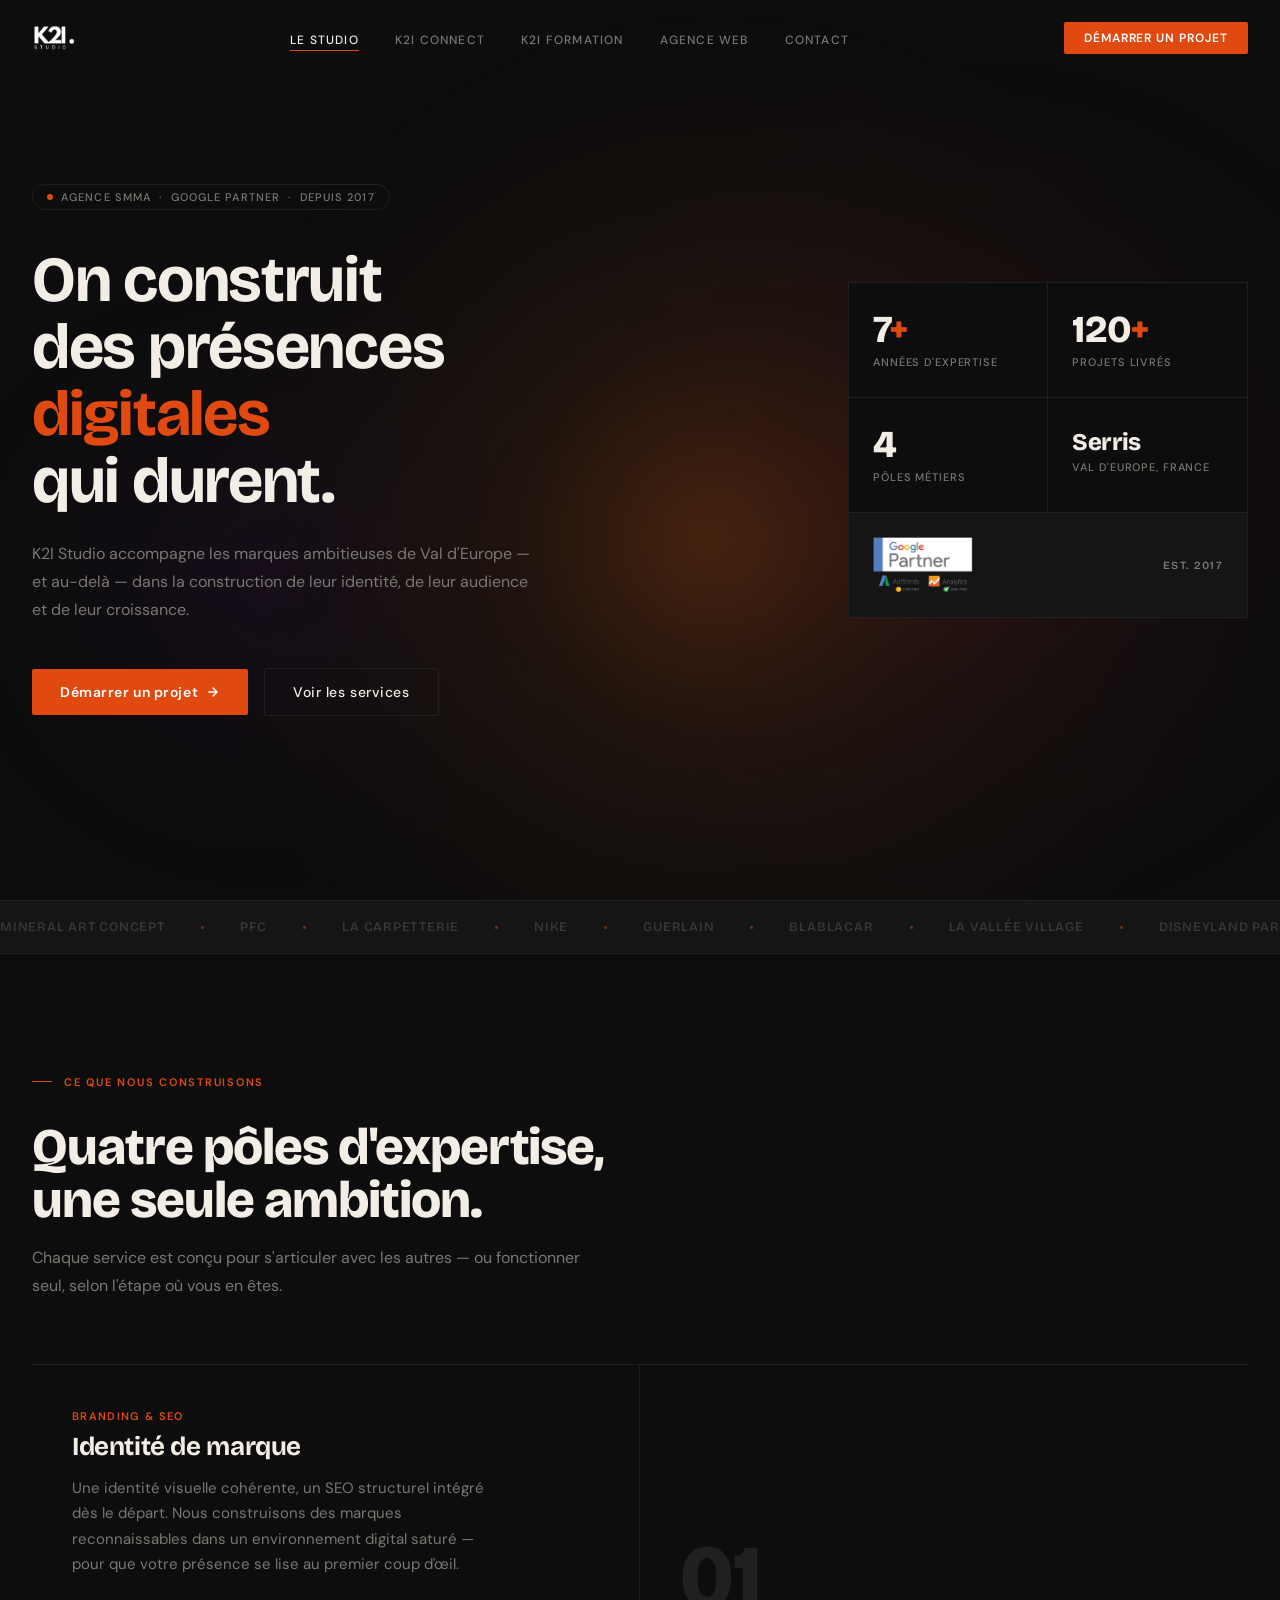
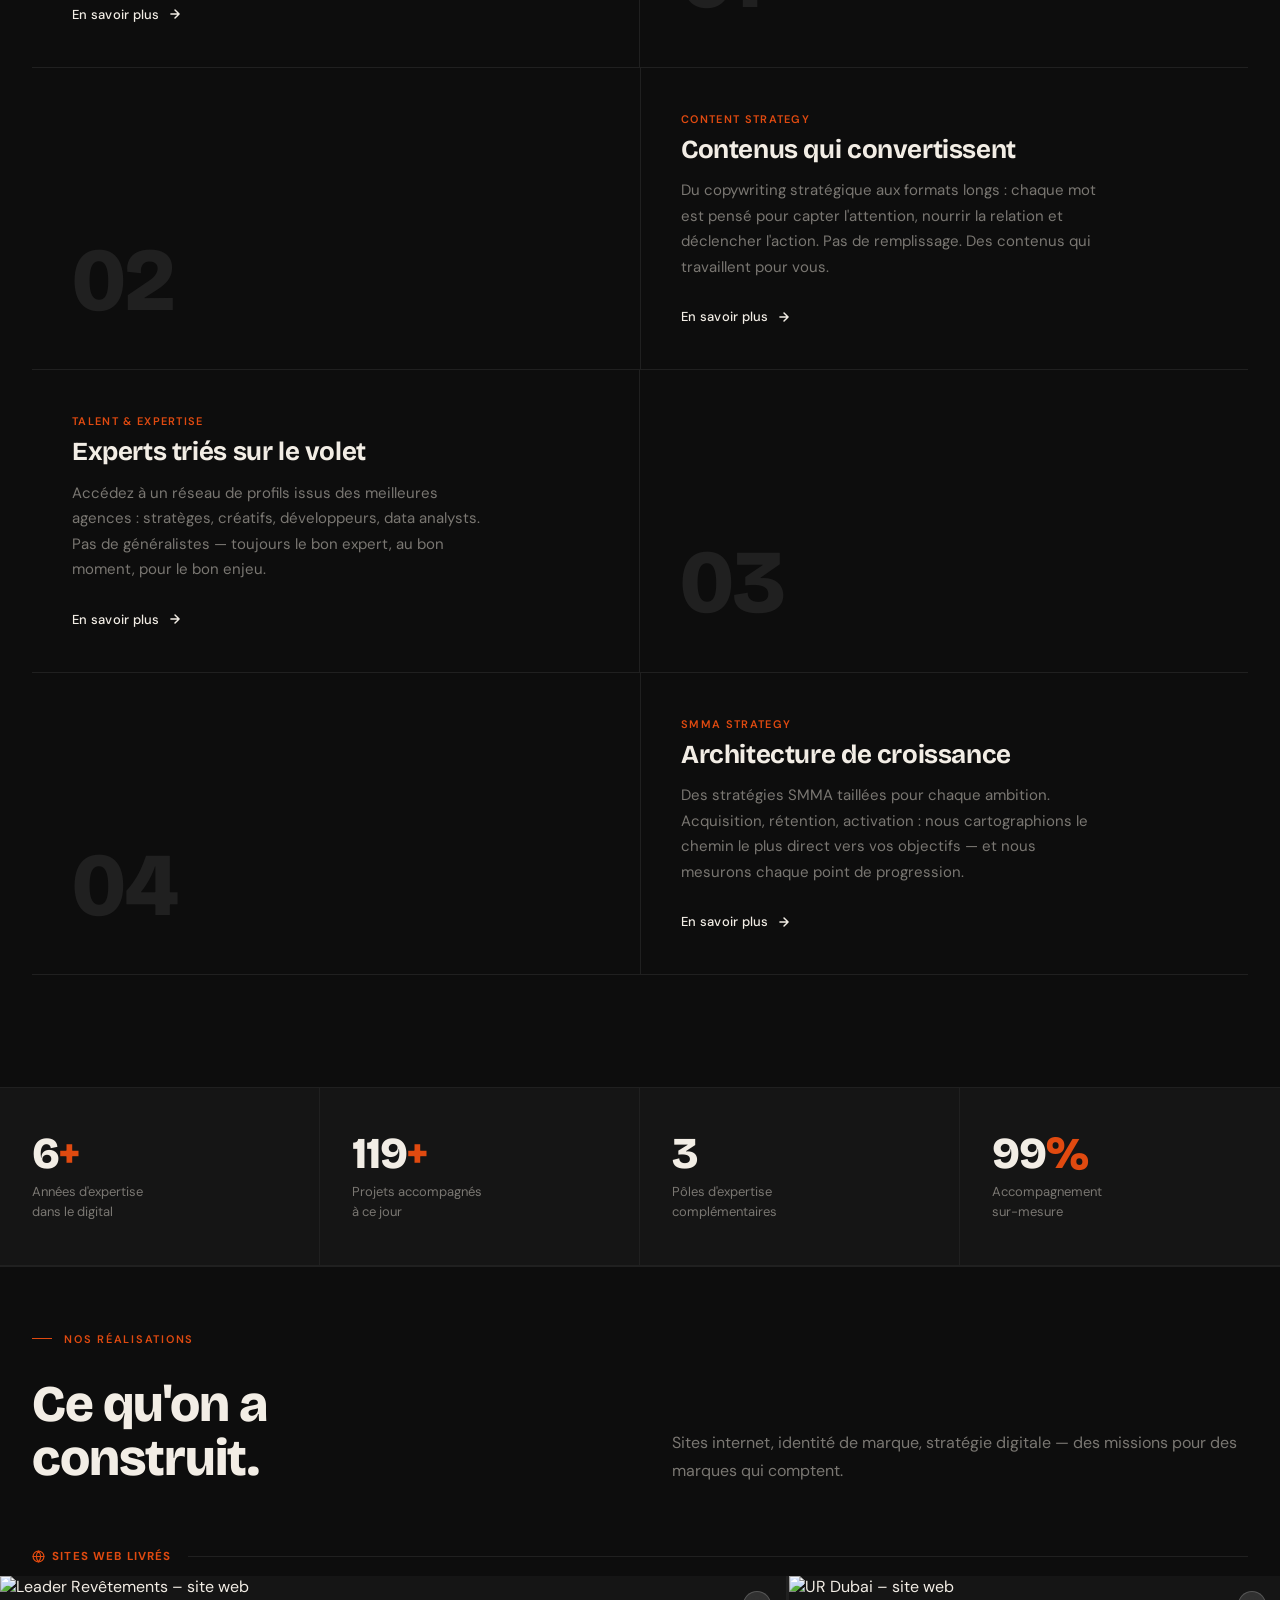
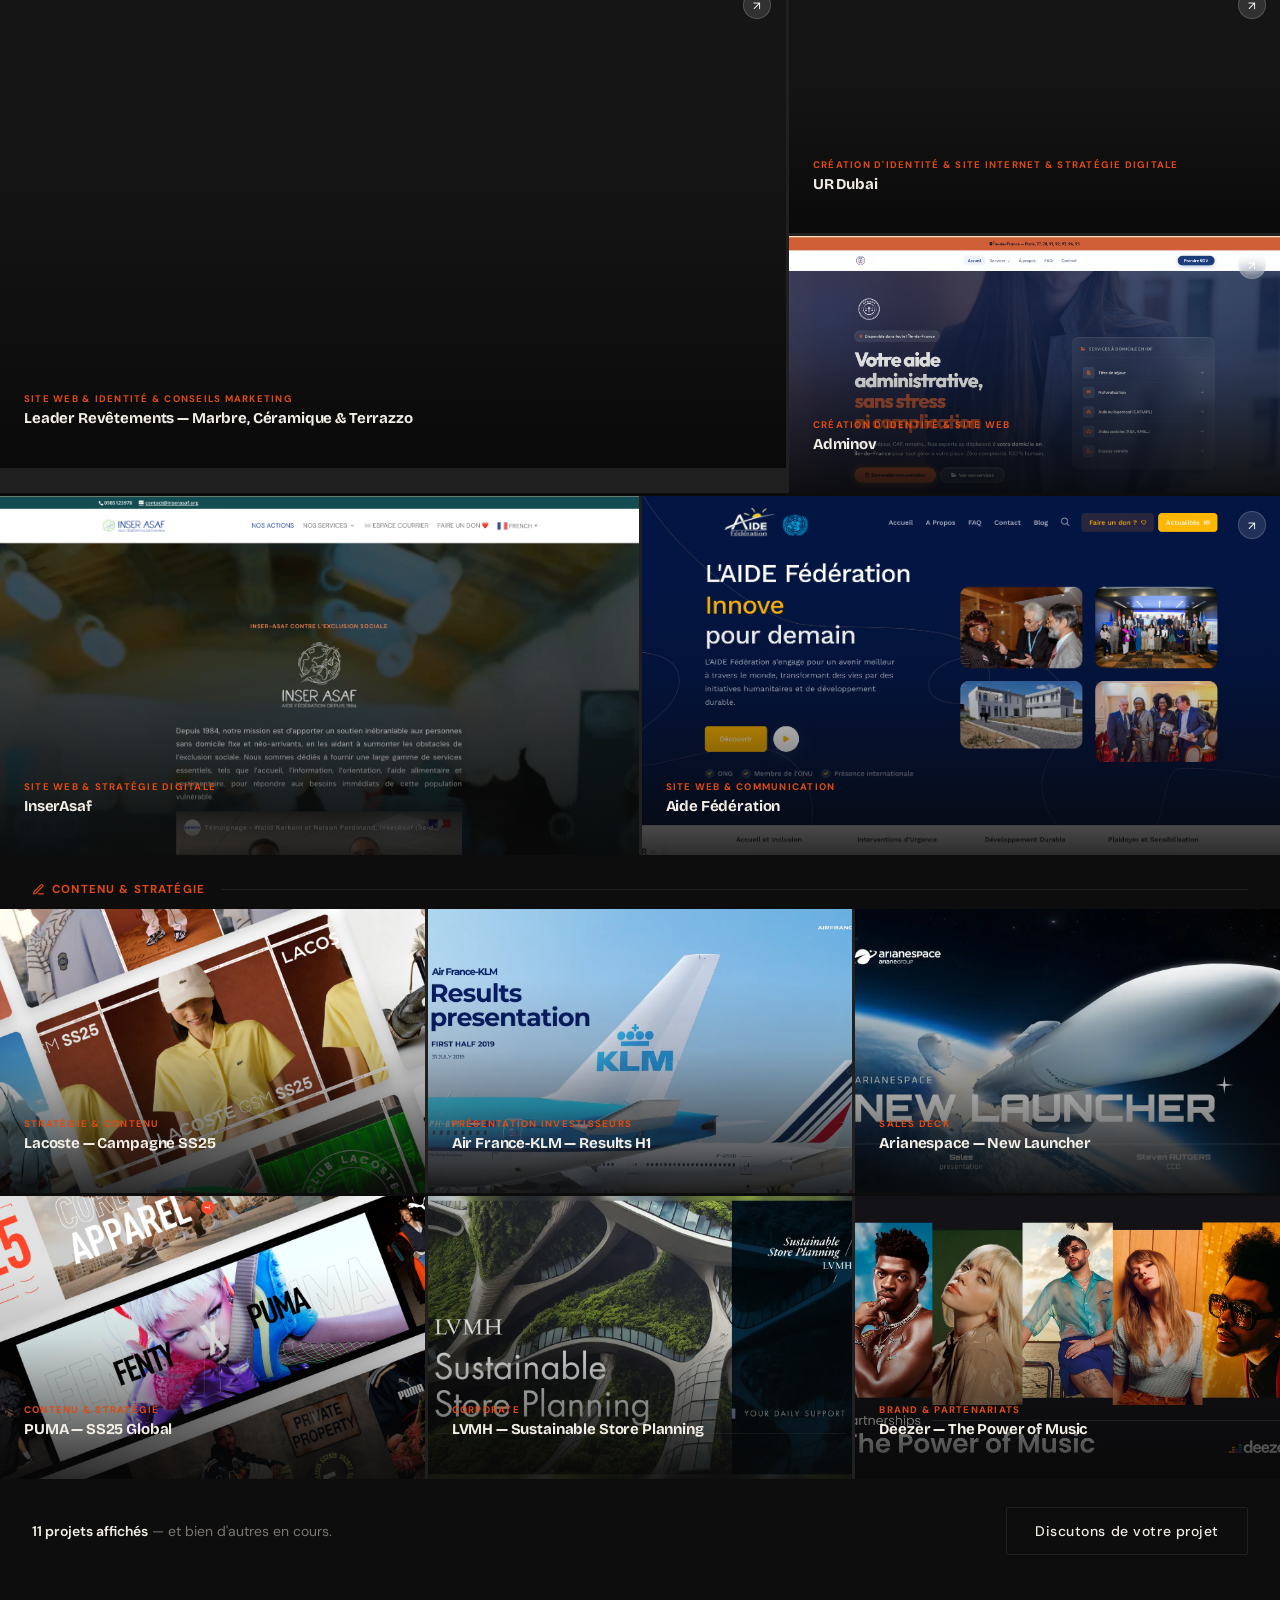
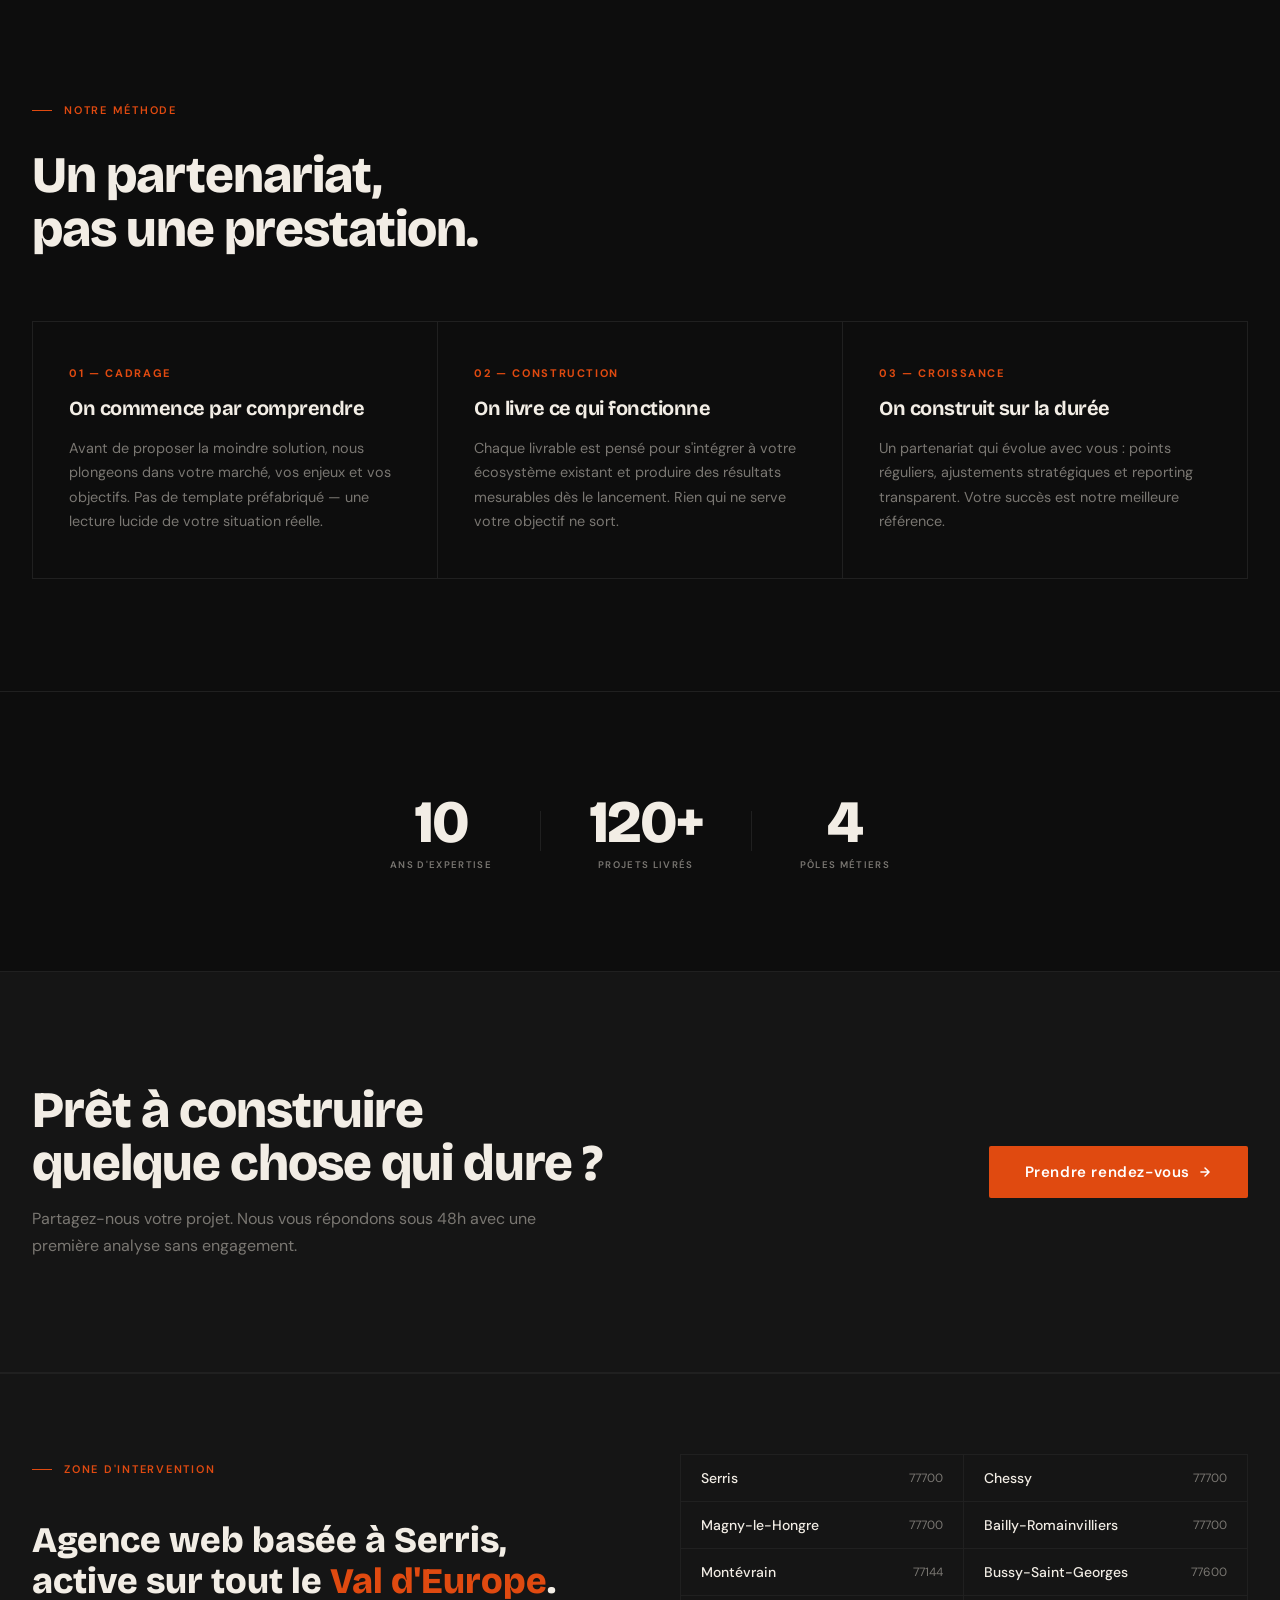
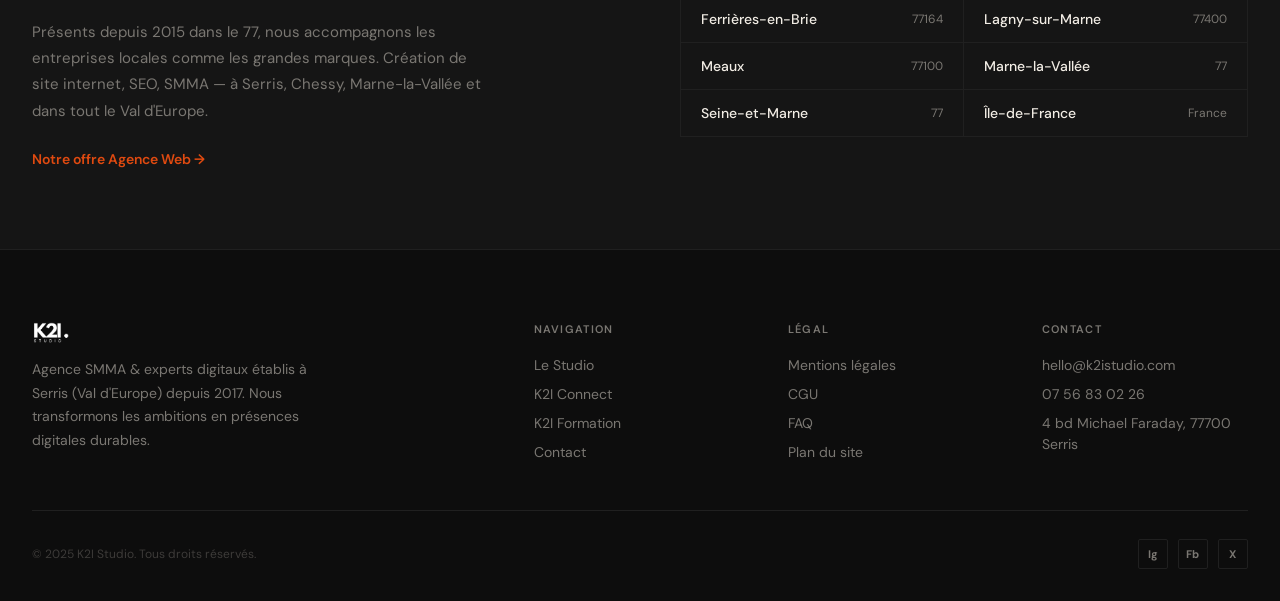
==== commit 8623c436: "Mise à jour favicon et meta image sur toutes les pages - Favicon : /favicon.png → /img/favicon-k2i.p" ====
--- a/index.html
+++ b/index.html
@@ -2,7 +2,7 @@
 <html lang="fr">
 <head>
   <meta charset="UTF-8">
-  <link rel="icon" type="image/png" sizes="32x32" href="/favicon.png">
+  <link rel="icon" type="image/png" sizes="32x32" href="/img/favicon-k2i.png">
   <link rel="apple-touch-icon" href="/apple-touch-icon.png">
   <meta name="viewport" content="width=device-width, initial-scale=1.0">
   <title>Agence Web Val d'Europe | Création Site Internet & SMMA 77 — K2I Studio Serris</title>
@@ -22,7 +22,7 @@
   <meta property="og:url" content="https://k2istudio.com/">
   <meta property="og:title" content="Agence Web Val d'Europe | Création Site Internet 77 — K2I Studio">
   <meta property="og:description" content="K2I Studio, agence web et SMMA au Val d'Europe (Serris, 77700). Création de sites internet, SEO local et stratégie digitale pour les entreprises du 77 et de Marne-la-Vallée.">
-  <meta property="og:image" content="https://k2istudio.com/img/K2I%20LOGO.png">
+  <meta property="og:image" content="https://k2istudio.com/img/meta-k2istudio.jpg">
   <meta property="og:locale" content="fr_FR">
   <meta property="og:site_name" content="K2I Studio">
 
@@ -30,7 +30,7 @@
   <meta name="twitter:card" content="summary_large_image">
   <meta name="twitter:title" content="Agence Web Val d'Europe | K2I Studio Serris 77">
   <meta name="twitter:description" content="Création de sites internet et stratégie digitale au Val d'Europe. Agence web basée à Serris (77700), intervenant sur tout le 77 et Marne-la-Vallée.">
-  <meta name="twitter:image" content="https://k2istudio.com/img/K2I%20LOGO.png">
+  <meta name="twitter:image" content="https://k2istudio.com/img/meta-k2istudio.jpg">
 
   <!-- JSON-LD : LocalBusiness + WebAgency -->
   <script type="application/ld+json">
@@ -41,8 +41,8 @@
     "alternateName": "K2i Design",
     "description": "Agence web et SMMA au Val d'Europe. Création de sites internet, SEO local, stratégie digitale et branding pour entreprises de Serris, Chessy, Marne-la-Vallée et du 77.",
     "url": "https://k2istudio.com",
-    "logo": "https://k2istudio.com/img/K2I%20LOGO.png",
-    "image": "https://k2istudio.com/img/K2I%20LOGO.png",
+    "logo": "https://k2istudio.com/img/meta-k2istudio.jpg",
+    "image": "https://k2istudio.com/img/meta-k2istudio.jpg",
     "telephone": "+33756830226",
     "email": "hello@k2istudio.com",
     "foundingDate": "2015",
--- a/style.css
+++ b/style.css
@@ -806,12 +806,18 @@
 }
 .portfolio-web-right .portfolio-item { aspect-ratio: unset; height: 100%; }
 .portfolio-item--web::after {
-  content: '↗ Site livré';
-  position: absolute; top: 0.85rem; right: 0.85rem;
-  font-size: 0.65rem; font-weight: 700; letter-spacing: 0.08em; text-transform: uppercase;
-  background: var(--accent); color: #fff;
-  padding: 0.3rem 0.6rem; border-radius: 3px;
-  z-index: 2; opacity: 1; pointer-events: none;
+  content: '↗';
+  position: absolute; top: 0.9rem; right: 0.9rem;
+  font-size: 0.75rem; line-height: 1.75rem;
+  width: 1.75rem; height: 1.75rem;
+  text-align: center;
+  display: block;
+  background: rgba(255,255,255,0.12);
+  backdrop-filter: blur(8px); -webkit-backdrop-filter: blur(8px);
+  border: 1px solid rgba(255,255,255,0.18);
+  border-radius: 50%;
+  color: #fff;
+  z-index: 2; pointer-events: none;
 }
 @media (max-width: 768px) {
   .portfolio-web { grid-template-columns: 1fr; }
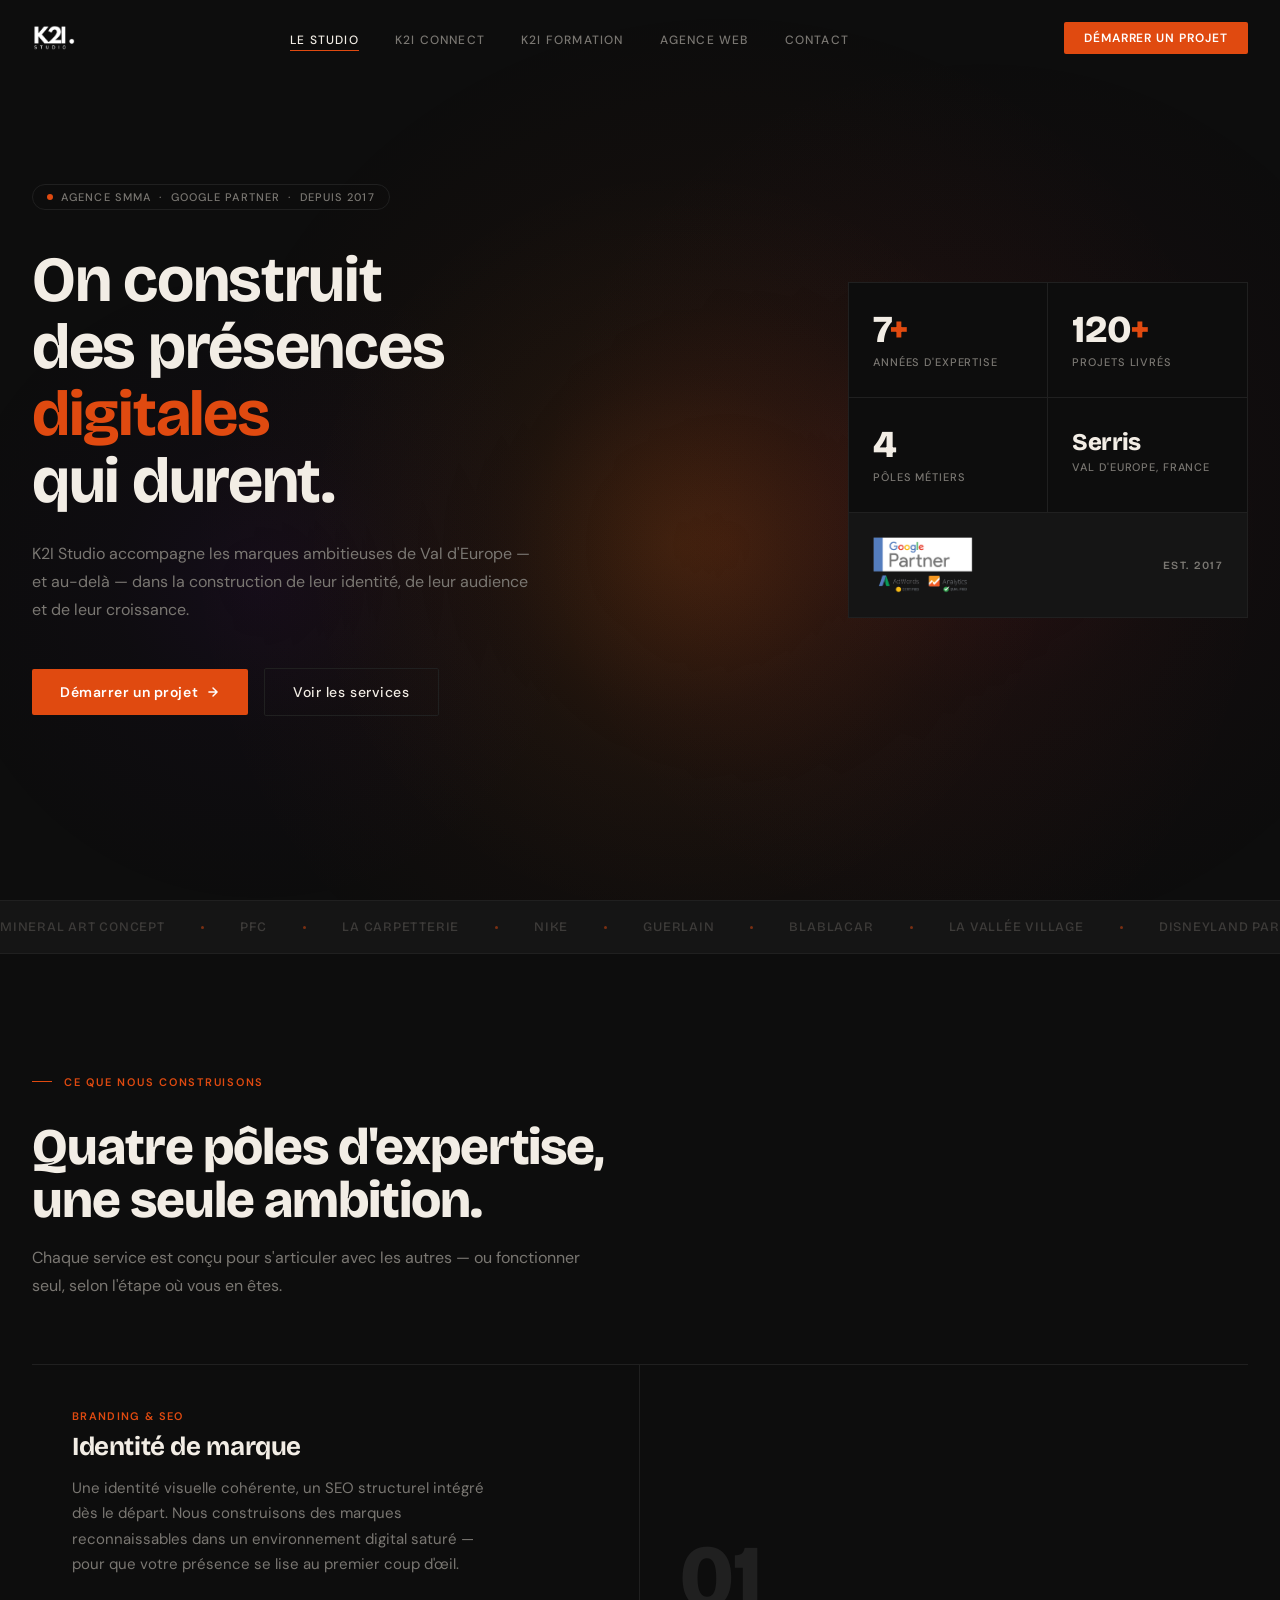
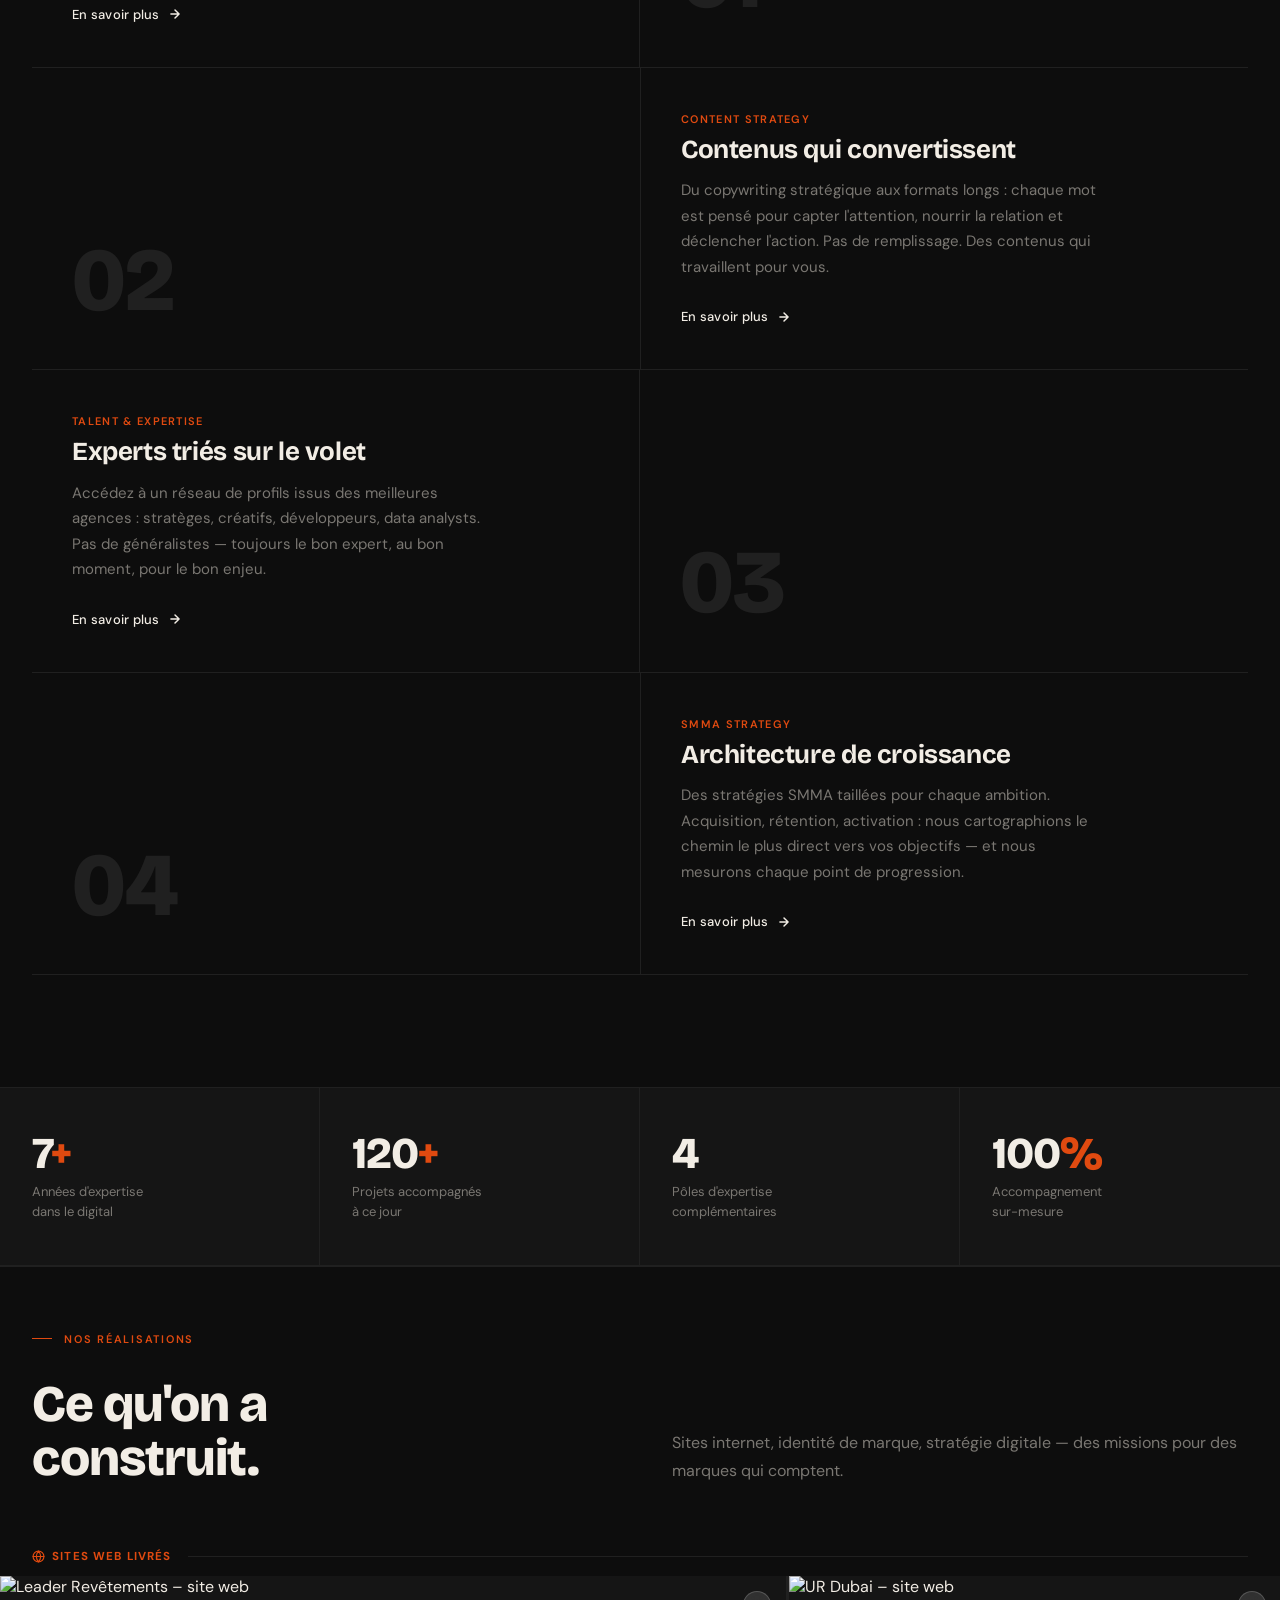
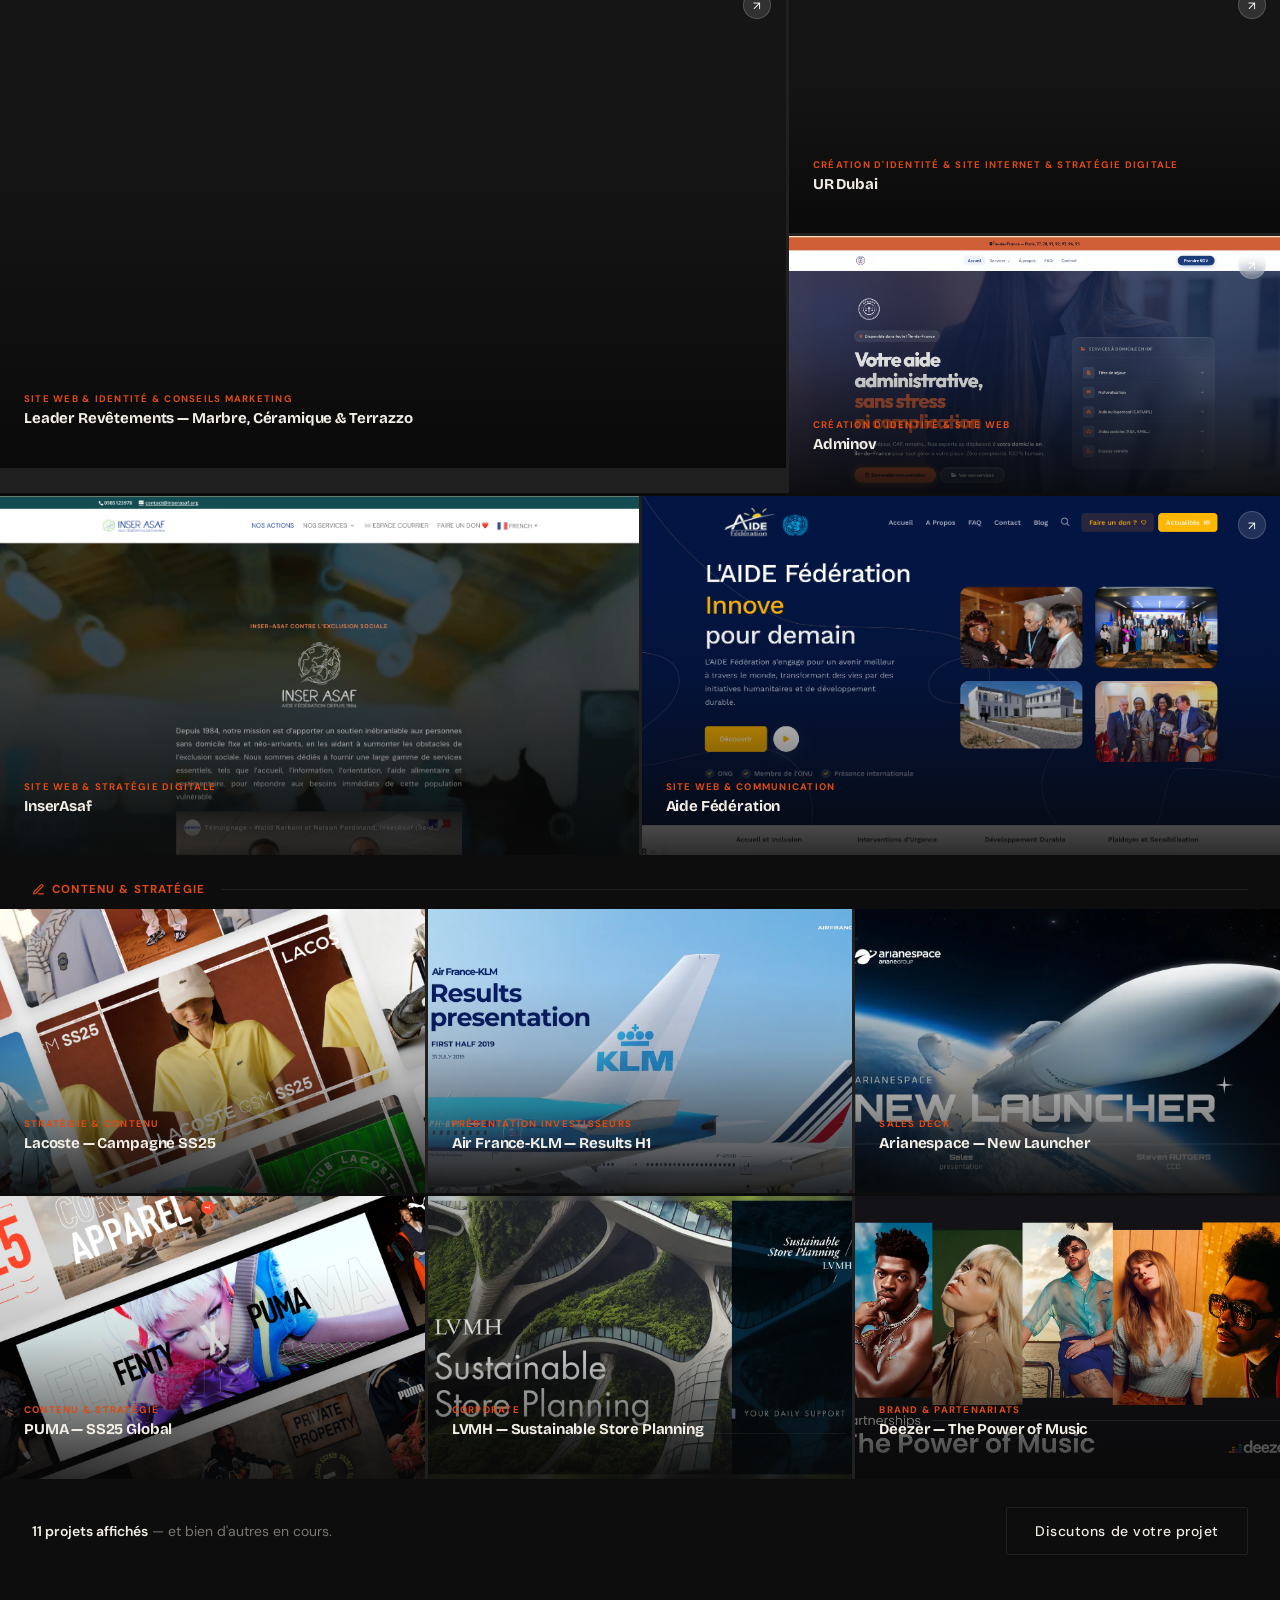
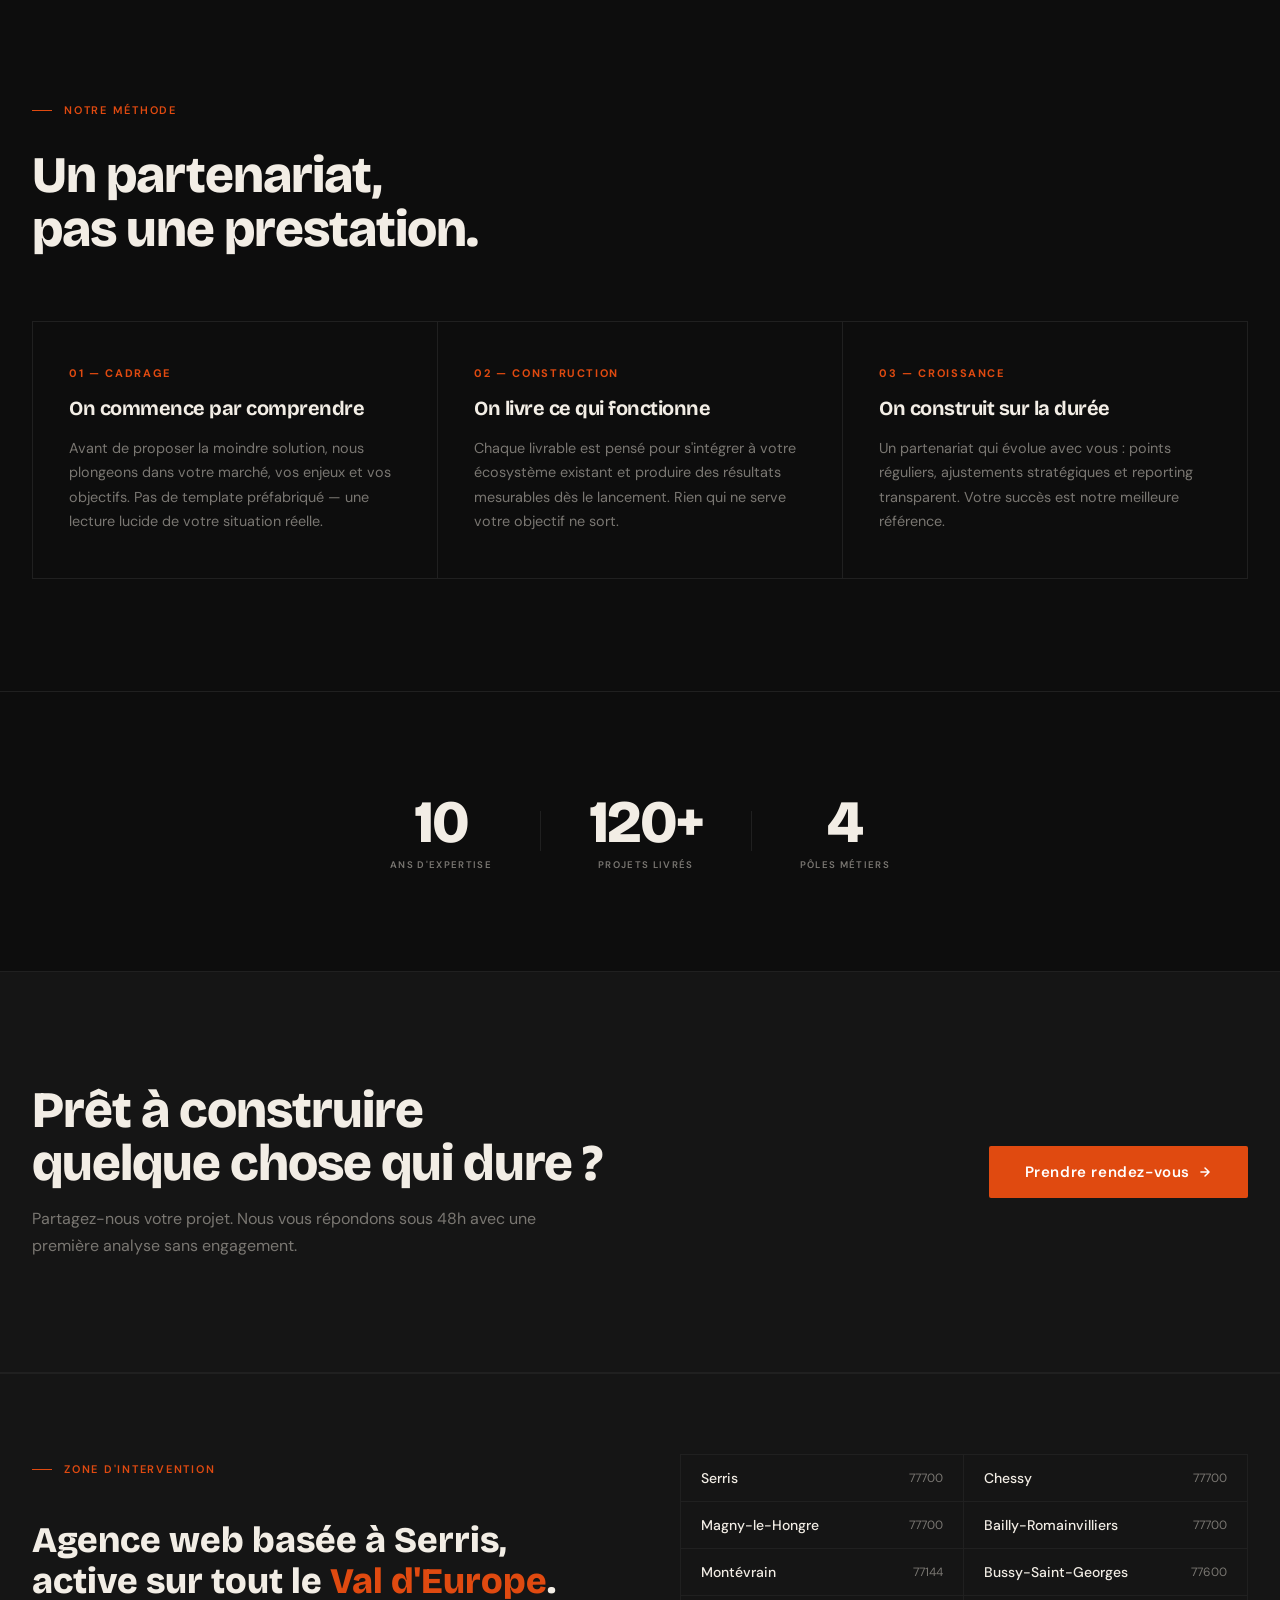
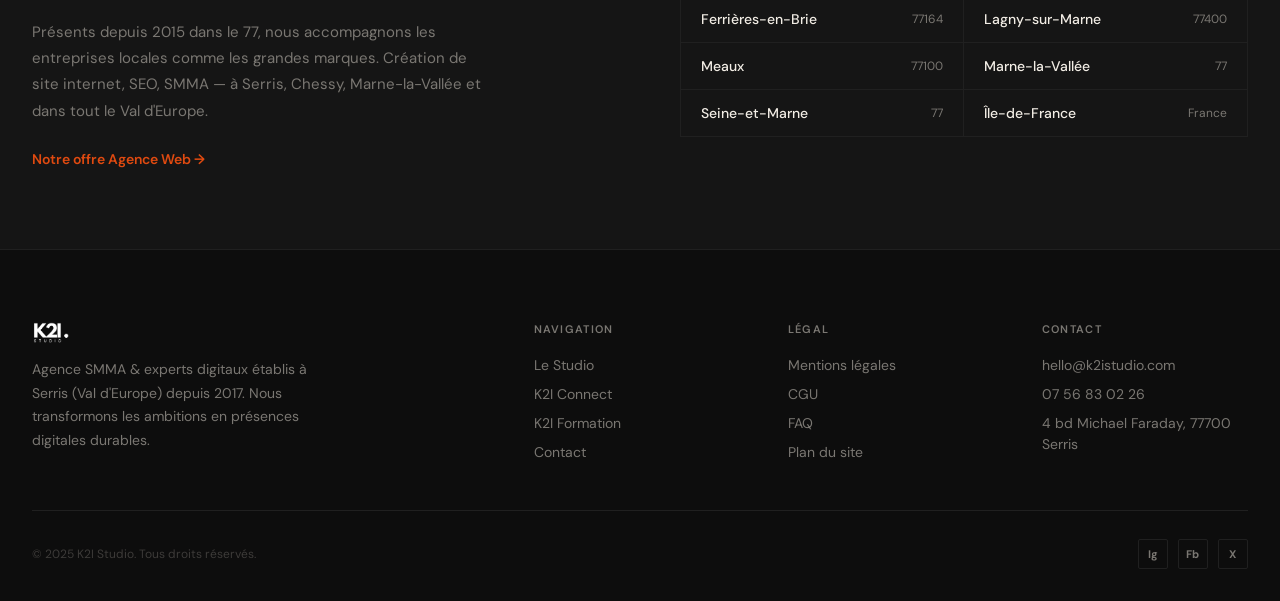
==== commit 19e7df08: "Cache-busting og:image ?v=2 pour forcer WhatsApp à re-fetcher la nouvelle image Co-Authored-By: Clau" ====
--- a/index.html
+++ b/index.html
@@ -22,7 +22,7 @@
   <meta property="og:url" content="https://k2istudio.com/">
   <meta property="og:title" content="Agence Web Val d'Europe | Création Site Internet 77 — K2I Studio">
   <meta property="og:description" content="K2I Studio, agence web et SMMA au Val d'Europe (Serris, 77700). Création de sites internet, SEO local et stratégie digitale pour les entreprises du 77 et de Marne-la-Vallée.">
-  <meta property="og:image" content="https://k2istudio.com/img/meta-k2istudio.jpg">
+  <meta property="og:image" content="https://k2istudio.com/img/meta-k2istudio.jpg?v=2">
   <meta property="og:locale" content="fr_FR">
   <meta property="og:site_name" content="K2I Studio">
 
@@ -30,7 +30,7 @@
   <meta name="twitter:card" content="summary_large_image">
   <meta name="twitter:title" content="Agence Web Val d'Europe | K2I Studio Serris 77">
   <meta name="twitter:description" content="Création de sites internet et stratégie digitale au Val d'Europe. Agence web basée à Serris (77700), intervenant sur tout le 77 et Marne-la-Vallée.">
-  <meta name="twitter:image" content="https://k2istudio.com/img/meta-k2istudio.jpg">
+  <meta name="twitter:image" content="https://k2istudio.com/img/meta-k2istudio.jpg?v=2">
 
   <!-- JSON-LD : LocalBusiness + WebAgency -->
   <script type="application/ld+json">
@@ -41,8 +41,8 @@
     "alternateName": "K2i Design",
     "description": "Agence web et SMMA au Val d'Europe. Création de sites internet, SEO local, stratégie digitale et branding pour entreprises de Serris, Chessy, Marne-la-Vallée et du 77.",
     "url": "https://k2istudio.com",
-    "logo": "https://k2istudio.com/img/meta-k2istudio.jpg",
-    "image": "https://k2istudio.com/img/meta-k2istudio.jpg",
+    "logo": "https://k2istudio.com/img/meta-k2istudio.jpg?v=2",
+    "image": "https://k2istudio.com/img/meta-k2istudio.jpg?v=2",
     "telephone": "+33756830226",
     "email": "hello@k2istudio.com",
     "foundingDate": "2015",
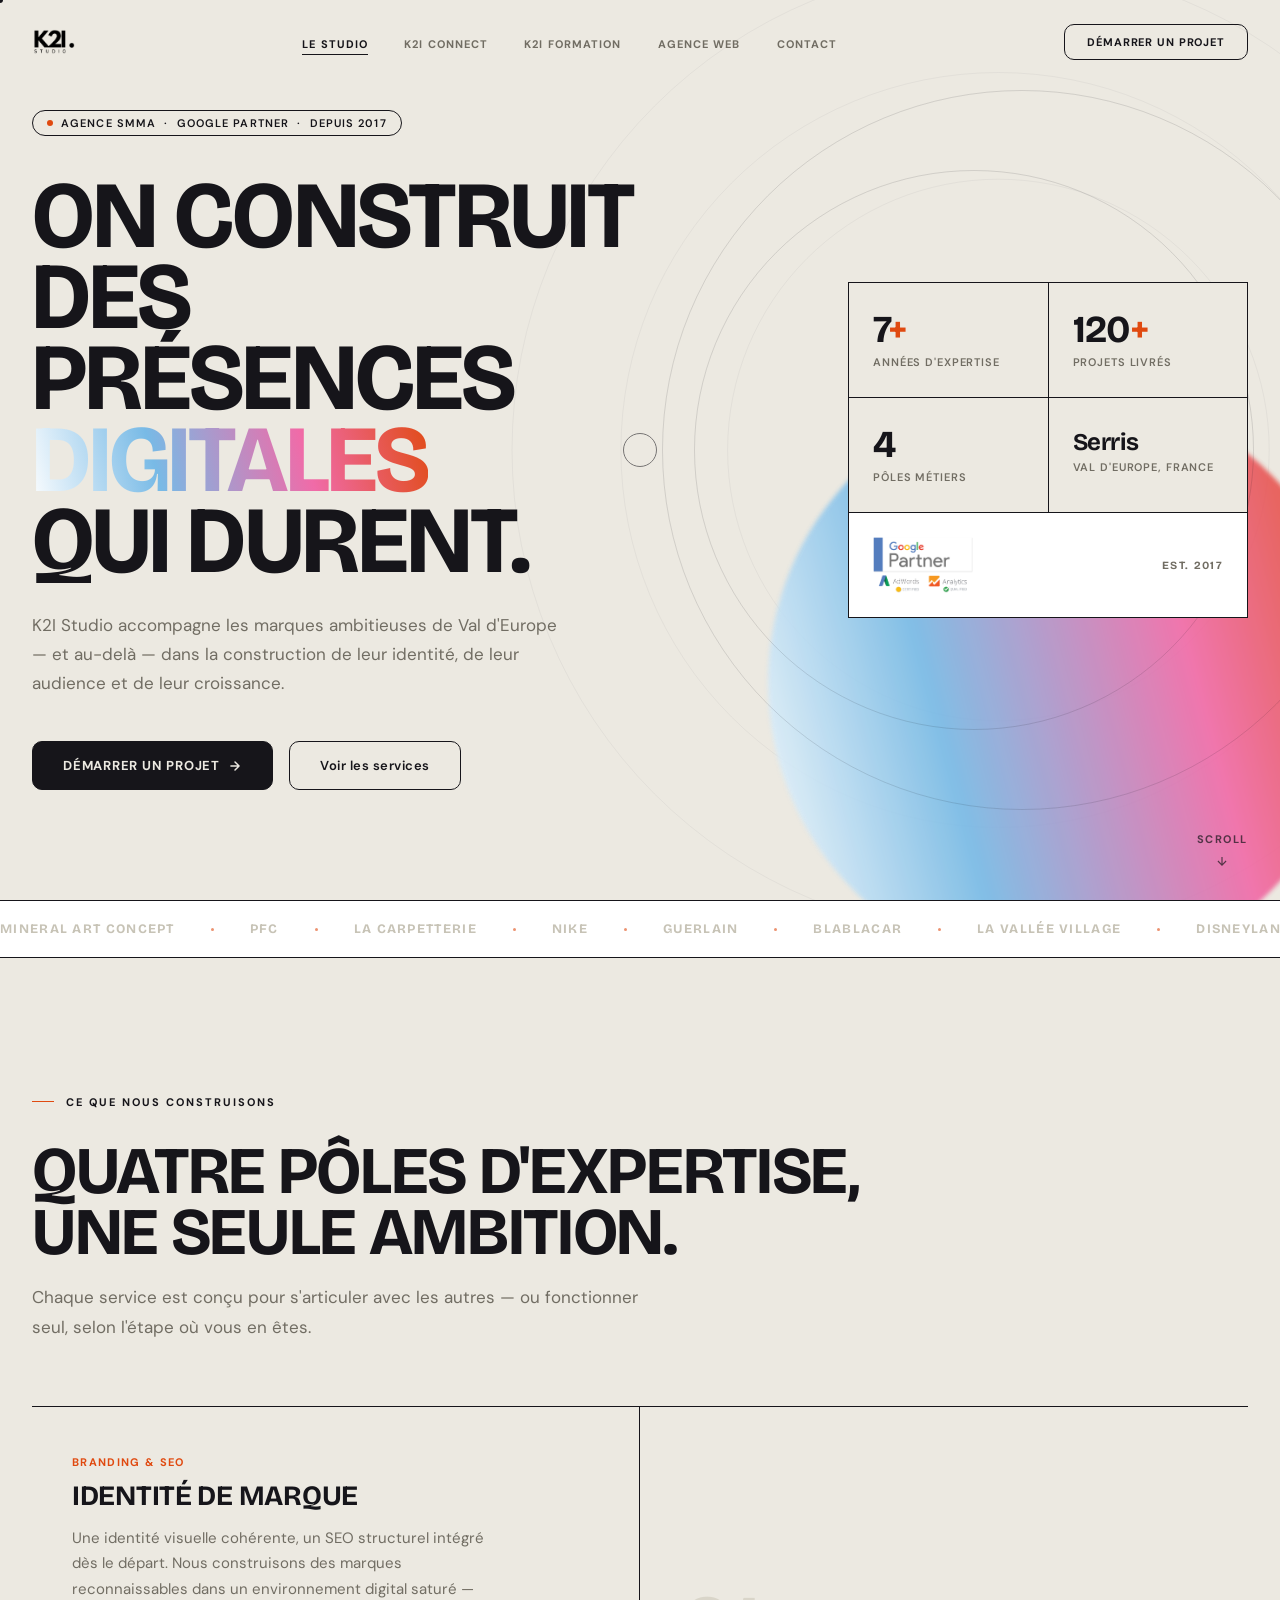
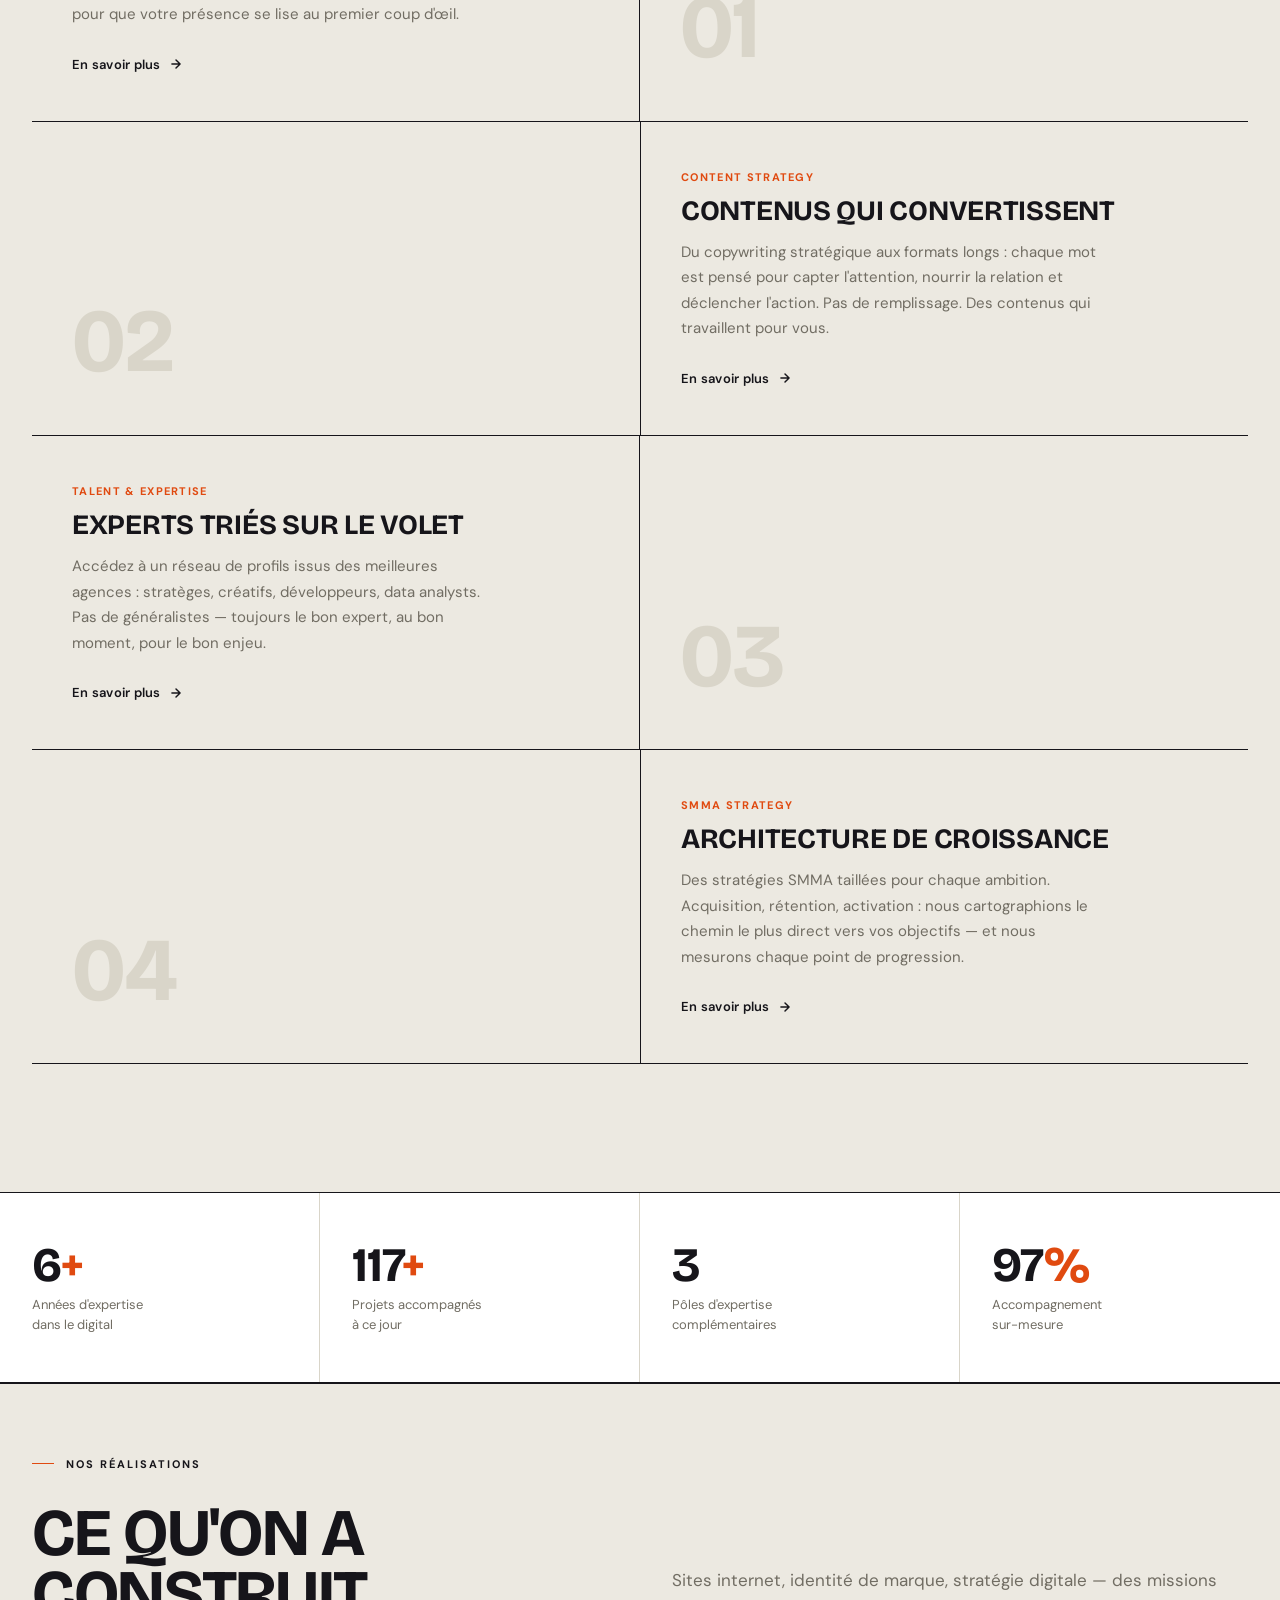
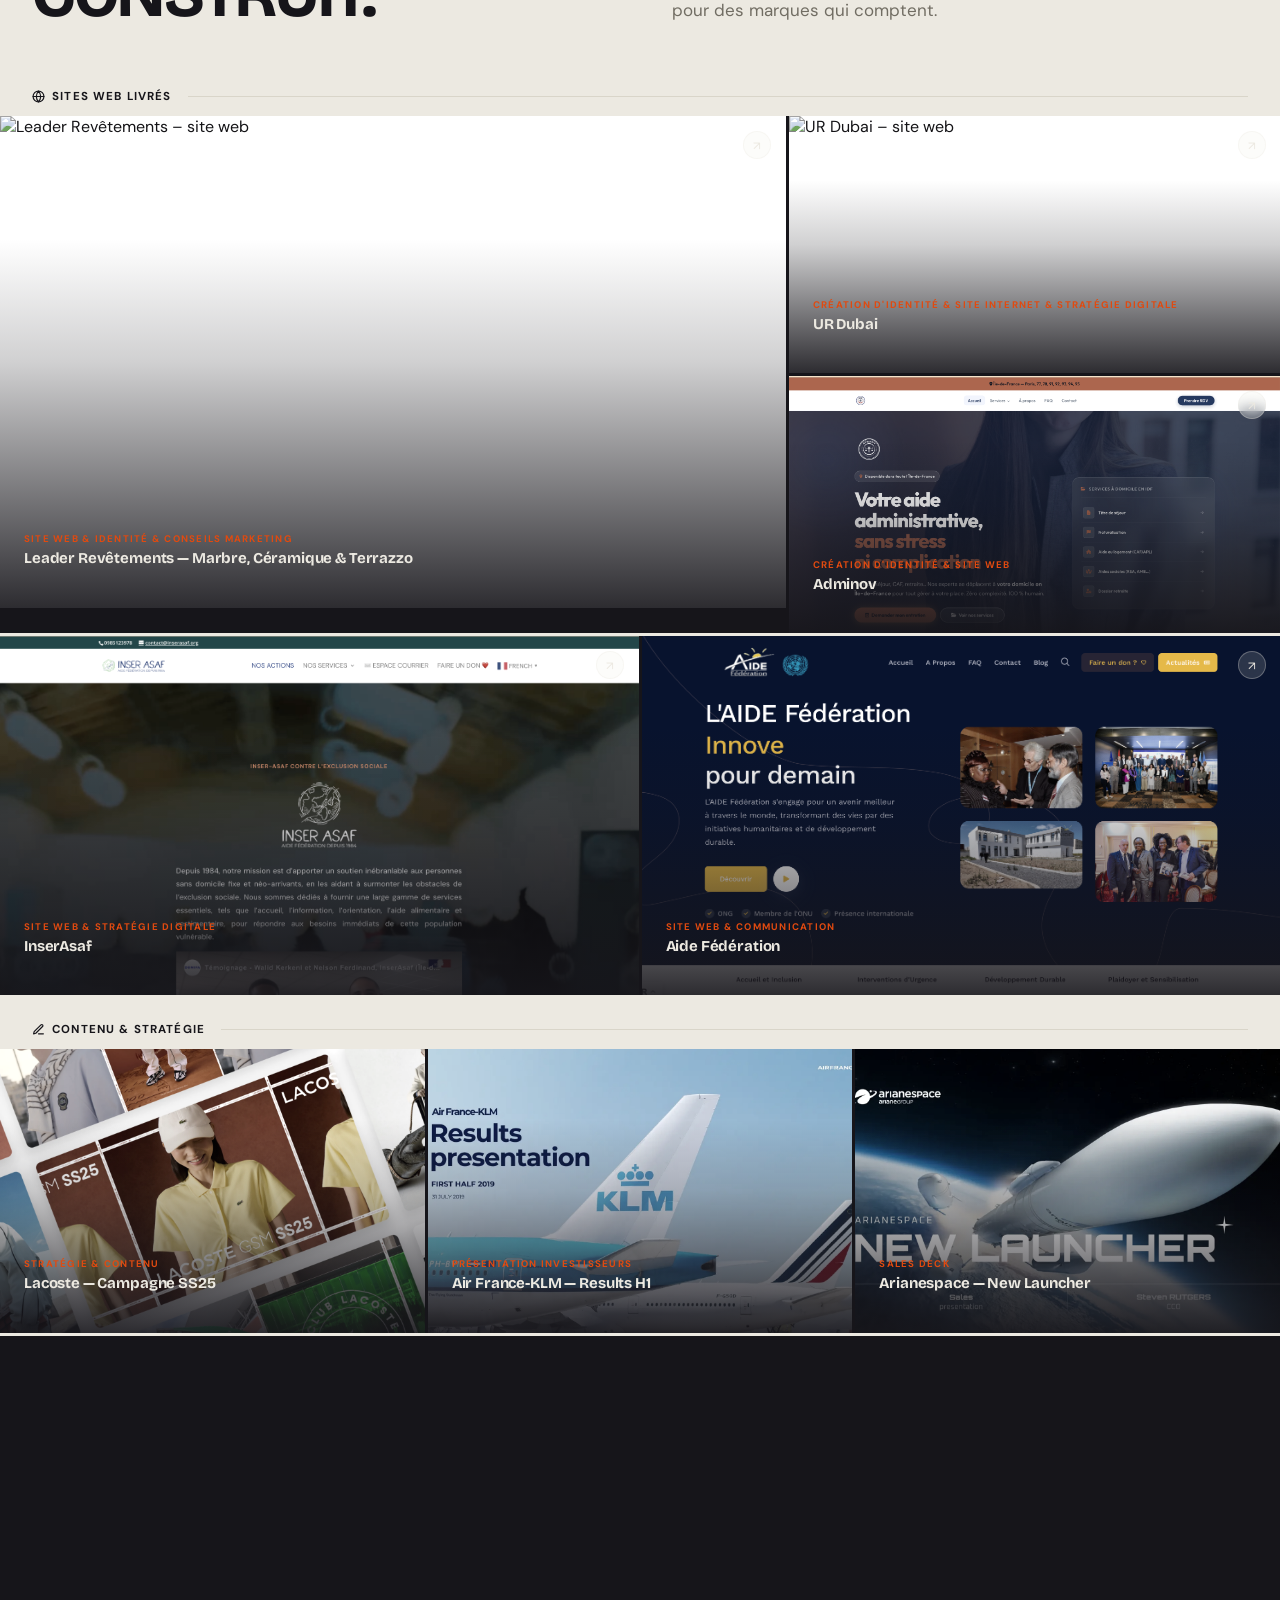
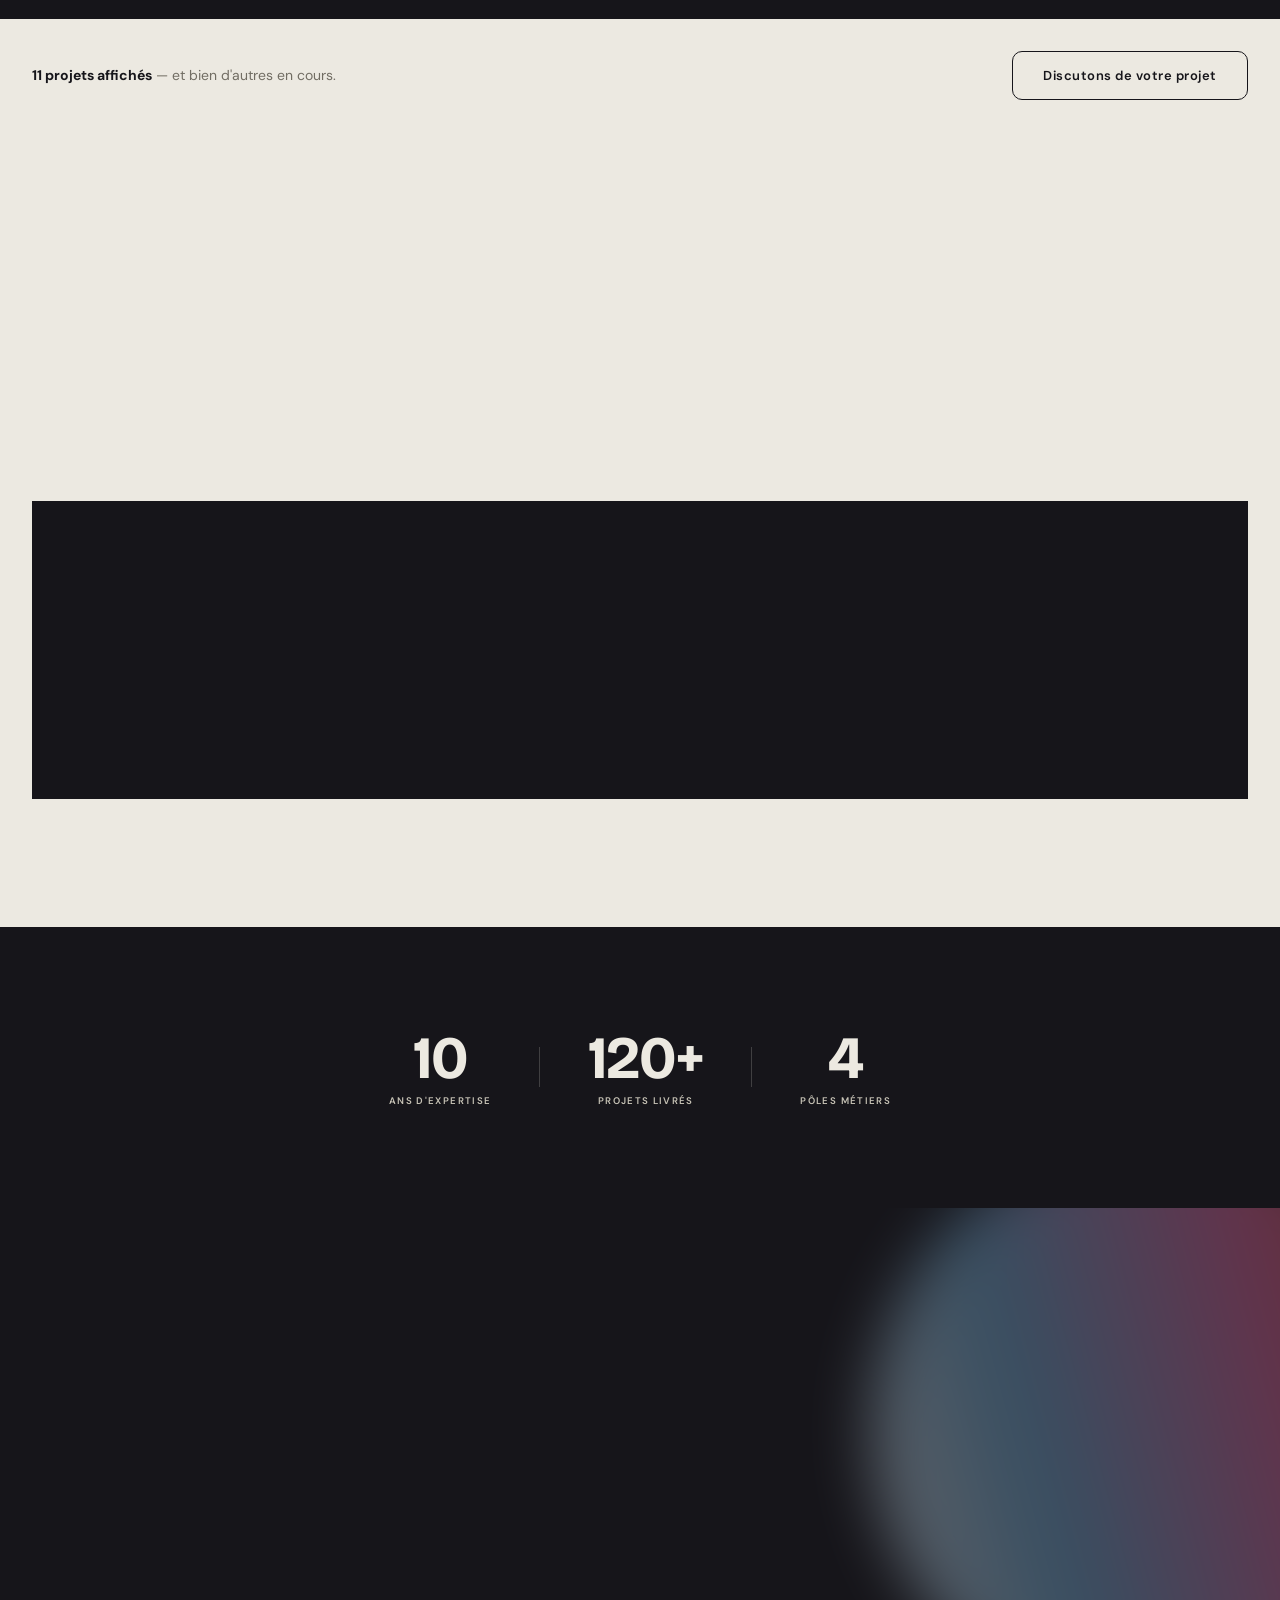
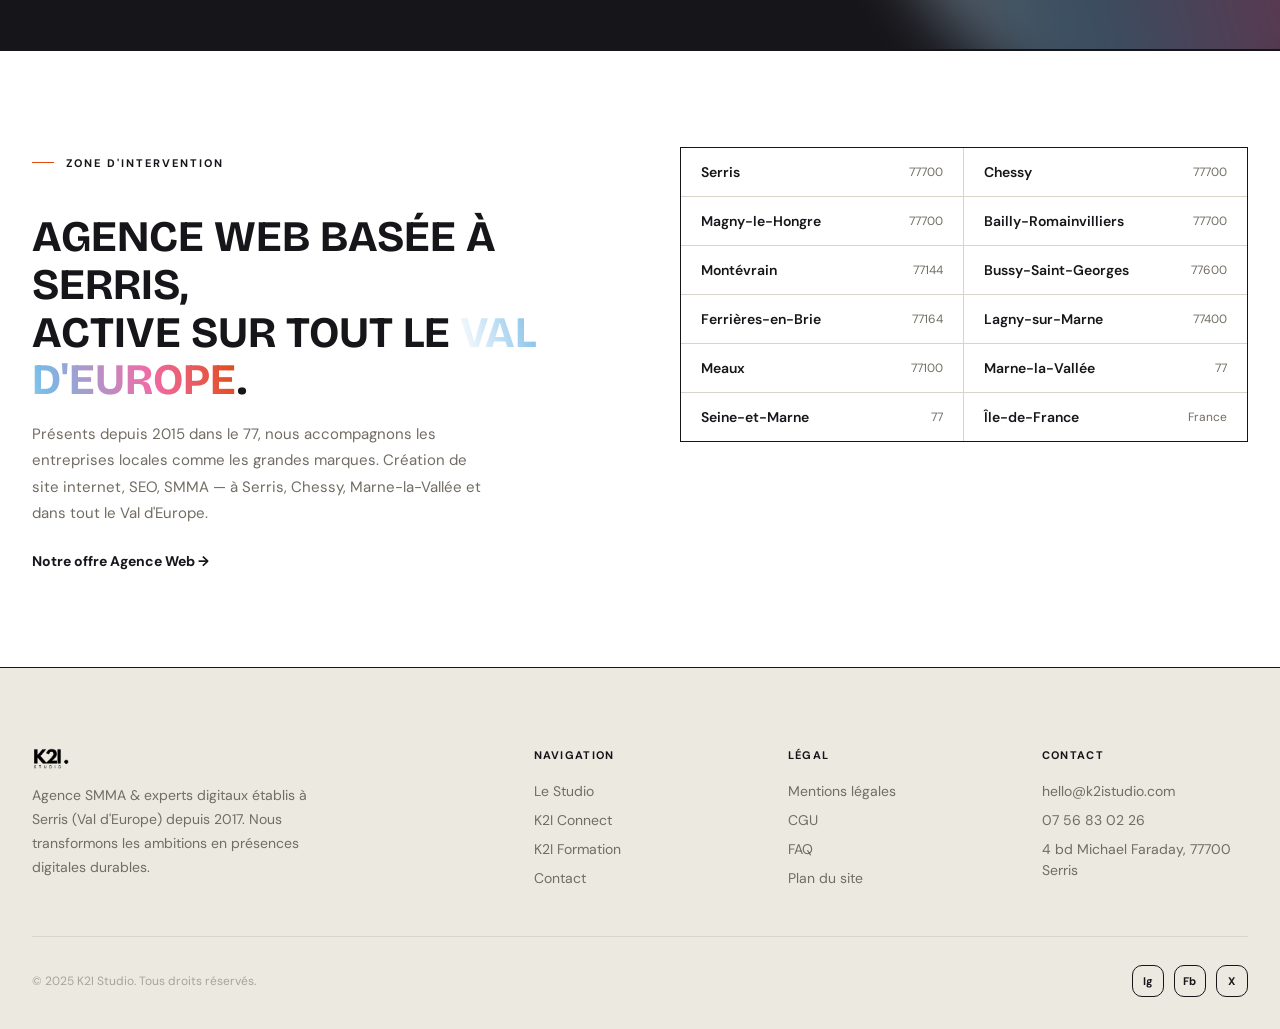
==== commit f7bffade: "Refonte visuelle complète : thème clair ultra-animé façon OFF+BRAND Bascule du dark theme vers un fo" ====
--- a/index.html
+++ b/index.html
@@ -92,6 +92,10 @@
     <img src="/img/K2I%20LOGO.png" class="page-intro-logo" alt="K2I Studio">
   </div>
 
+  <!-- ─── CUSTOM CURSOR ────────────────────────────────────────── -->
+  <div class="cursor-ring" aria-hidden="true"></div>
+  <div class="cursor-dot" aria-hidden="true"></div>
+
   <!-- ─── SCROLL PROGRESS ──────────────────────────────────────── -->
   <div class="scroll-progress" aria-hidden="true"></div>
 
@@ -126,6 +130,9 @@
   <section aria-label="Introduction" class="hero-section">
 
     <canvas id="hero-canvas" aria-hidden="true"></canvas>
+    <div class="hero-sphere" data-parallax="0.08" aria-hidden="true"></div>
+    <div class="ring-ornament" style="width:720px; height:720px; top:50%; right:-8%; transform:translateY(-50%);" aria-hidden="true"></div>
+    <div class="ring-ornament" style="width:560px; height:560px; top:50%; right:2%; transform:translateY(-50%);" aria-hidden="true"></div>
 
     <div class="hero">
       <div class="hero-left">
@@ -134,10 +141,10 @@
           Agence SMMA &nbsp;·&nbsp; Google Partner &nbsp;·&nbsp; Depuis 2017
         </div>
         <h1 class="hero-title">
-          On construit<br>
-          des présences<br>
-          <em>digitales</em><br>
-          qui durent.
+          <span class="split-line"><span class="split-inner">On construit</span></span>
+          <span class="split-line"><span class="split-inner">des présences</span></span>
+          <span class="split-line"><span class="split-inner"><em>digitales</em></span></span>
+          <span class="split-line"><span class="split-inner">qui durent.</span></span>
         </h1>
         <p class="hero-sub">
           K2I Studio accompagne les marques ambitieuses de Val d'Europe — et au-delà —
@@ -178,6 +185,11 @@
           </div>
         </div>
       </div>
+    </div>
+
+    <div class="scroll-indicator" aria-hidden="true">
+      Scroll
+      <svg width="14" height="14" viewBox="0 0 24 24" fill="none" stroke="currentColor" stroke-width="2"><path d="M12 5v14M5 12l7 7 7-7"/></svg>
     </div>
   </section>
 
--- a/style.css
+++ b/style.css
@@ -1,91 +1,131 @@
 /* ─── DESIGN TOKENS ─────────────────────────────────────────────── */
 :root {
-  --bg:        #0d0d0d;
-  --surface:   #151515;
-  --surface-2: #1a1a1a;
-  --border:    #202020;
-  --text:      #f2ede5;
-  --muted:     #7a7772;
-  --dim:       #3d3b39;
-  --accent:    #e04a10;
-  --accent-h:  #f05520;
-  --radius:    2px;
+  --parchment:  #ece9e1;
+  --parchment-2:#e2ded3;
+  --ink:        #16151a;
+  --paper:      #ffffff;
+  --ash:        #d9d5c9;
+  --stone:      #c7c3b6;
+  --muted:      #716d63;
+  --dim:        #a9a496;
+  --accent:     #e04a10;
+  --accent-h:   #c93e0a;
+  --gradient-sphere: linear-gradient(255deg, #e04a10 0%, #f06ba8 32%, #78bae6 68%, #ffffff 100%);
+  --radius:     0px;
+  --radius-lk:  10px;
+  --ease: cubic-bezier(0.16,1,0.3,1);
+
+  /* legacy token aliases (older inline page styles reference these names) */
+  --bg:      var(--parchment);
+  --text:    var(--ink);
+  --border:  var(--ash);
+  --surface: var(--paper);
 }
 
 /* ─── BASE ───────────────────────────────────────────────────────── */
 *, *::before, *::after { box-sizing: border-box; margin: 0; padding: 0; }
 html { scroll-behavior: smooth; font-size: 16px; }
 body {
-  background: var(--bg);
-  color: var(--text);
+  background: var(--parchment);
+  color: var(--ink);
   font-family: 'DM Sans', sans-serif;
   font-weight: 400;
   -webkit-font-smoothing: antialiased;
   overflow-x: hidden;
-}
-::selection { background: var(--accent); color: #fff; }
+  cursor: none;
+}
+@media (hover: none), (max-width: 900px) { body { cursor: auto; } }
+::selection { background: var(--ink); color: var(--parchment); }
+
+/* ─── CUSTOM CURSOR ──────────────────────────────────────────────── */
+.cursor-dot, .cursor-ring {
+  position: fixed; top: 0; left: 0; pointer-events: none; z-index: 999;
+  transform: translate(-50%, -50%);
+  will-change: transform;
+}
+.cursor-dot {
+  width: 6px; height: 6px; border-radius: 50%;
+  background: var(--ink);
+}
+.cursor-ring {
+  width: 34px; height: 34px; border-radius: 50%;
+  border: 1px solid var(--ink);
+  transition: width 0.3s var(--ease), height 0.3s var(--ease), opacity 0.3s ease, border-color 0.3s ease, background 0.3s ease;
+  opacity: 0.55;
+}
+.cursor-ring.is-active {
+  width: 64px; height: 64px;
+  background: var(--ink); opacity: 1;
+  mix-blend-mode: normal;
+}
+.cursor-ring.is-active ~ .cursor-dot,
+body.cursor-hover .cursor-dot { opacity: 0; }
+@media (hover: none), (max-width: 900px) { .cursor-dot, .cursor-ring { display: none; } }
 
 /* ─── SCROLLBAR ──────────────────────────────────────────────────── */
 ::-webkit-scrollbar { width: 3px; }
-::-webkit-scrollbar-track { background: var(--bg); }
-::-webkit-scrollbar-thumb { background: var(--dim); border-radius: 2px; }
+::-webkit-scrollbar-track { background: var(--parchment); }
+::-webkit-scrollbar-thumb { background: var(--stone); border-radius: 2px; }
 
 /* ─── NAVIGATION ─────────────────────────────────────────────────── */
 .nav {
   position: fixed; top: 0; left: 0; right: 0; z-index: 100;
-  padding: 1.375rem 2rem;
+  padding: 1.5rem 2rem;
   display: flex; align-items: center; justify-content: space-between;
-  transition: background 0.4s ease, border-color 0.4s ease;
+  transition: background 0.4s ease, border-color 0.4s ease, padding 0.4s ease;
   border-bottom: 1px solid transparent;
 }
 .nav.scrolled {
-  background: rgba(13,13,13,0.94);
-  backdrop-filter: blur(20px);
-  -webkit-backdrop-filter: blur(20px);
-  border-bottom-color: var(--border);
+  background: rgba(236,233,225,0.88);
+  backdrop-filter: blur(16px);
+  -webkit-backdrop-filter: blur(16px);
+  border-bottom-color: var(--ash);
+  padding: 1.125rem 2rem;
 }
 .nav-logo {
   font-family: 'Bricolage Grotesque', sans-serif;
   font-weight: 800; font-size: 0.9375rem;
   letter-spacing: -0.02em;
-  color: var(--text); text-decoration: none;
+  color: var(--ink); text-decoration: none;
 }
 .nav-logo .accent { color: var(--accent); }
 .nav-links { display: flex; align-items: center; gap: 2.25rem; list-style: none; }
 .nav-links a {
-  font-size: 0.75rem; font-weight: 500;
+  font-size: 0.6875rem; font-weight: 700;
   letter-spacing: 0.1em; text-transform: uppercase;
   color: var(--muted); text-decoration: none;
   transition: color 0.2s ease;
   position: relative;
 }
 .nav-links a::after {
-  content: ''; position: absolute; bottom: -3px; left: 0; right: 0;
-  height: 1px; background: var(--accent);
+  content: ''; position: absolute; bottom: -4px; left: 0; right: 0;
+  height: 1px; background: var(--ink);
   transform: scaleX(0); transform-origin: left;
-  transition: transform 0.3s cubic-bezier(0.16,1,0.3,1);
-}
-.nav-links a:hover, .nav-links a.active { color: var(--text); }
+  transition: transform 0.35s var(--ease);
+}
+.nav-links a:hover, .nav-links a.active { color: var(--ink); }
 .nav-links a:hover::after, .nav-links a.active::after { transform: scaleX(1); }
 
 .nav-cta {
-  padding: 0.5rem 1.25rem;
-  background: var(--accent); color: #fff;
-  font-size: 0.75rem; font-weight: 600;
+  display: inline-flex; align-items: center; gap: 0.5rem;
+  padding: 0.625rem 1.375rem;
+  background: transparent; color: var(--ink);
+  font-size: 0.6875rem; font-weight: 700;
   letter-spacing: 0.08em; text-transform: uppercase;
-  text-decoration: none; border-radius: var(--radius);
-  transition: background 0.2s ease, transform 0.1s ease;
-  border: none; cursor: pointer;
-}
-.nav-cta:hover { background: var(--accent-h); }
-.nav-cta:active { transform: scale(0.98) translateY(1px); }
+  text-decoration: none; border-radius: var(--radius-lk);
+  border: 1px solid var(--ink);
+  transition: background 0.3s var(--ease), color 0.3s var(--ease), transform 0.15s ease;
+  cursor: pointer;
+}
+.nav-cta:hover { background: var(--ink); color: var(--parchment); }
+.nav-cta:active { transform: scale(0.97); }
 
 .nav-toggle { display: none; flex-direction: column; gap: 5px; cursor: pointer; padding: 4px; background: none; border: none; }
-.nav-toggle span { display: block; width: 22px; height: 1.5px; background: var(--text); transition: transform 0.3s ease, opacity 0.3s ease; }
+.nav-toggle span { display: block; width: 22px; height: 1.5px; background: var(--ink); transition: transform 0.3s ease, opacity 0.3s ease; }
 
 .nav-mobile {
   display: none; position: fixed; inset: 0;
-  background: var(--bg); z-index: 99;
+  background: var(--parchment); z-index: 99;
   flex-direction: column; align-items: flex-start; justify-content: center;
   padding: 2rem; gap: 0;
 }
@@ -93,15 +133,22 @@
 .nav-mobile a {
   font-family: 'Bricolage Grotesque', sans-serif;
   font-size: clamp(2rem, 8vw, 3.5rem);
-  font-weight: 800; color: var(--text);
-  text-decoration: none; letter-spacing: -0.02em;
+  font-weight: 700; color: var(--ink);
+  text-decoration: none; letter-spacing: -0.01em;
   padding: 0.375rem 0;
-  border-bottom: 1px solid var(--border);
+  border-bottom: 1px solid var(--ash);
   width: 100%;
   transition: color 0.2s ease, padding-left 0.3s ease;
 }
-.nav-mobile a:first-child { border-top: 1px solid var(--border); }
+.nav-mobile a:first-child { border-top: 1px solid var(--ash); }
 .nav-mobile a:hover { color: var(--accent); padding-left: 0.5rem; }
+.nav-mobile a.btn-primary, .nav-mobile a.btn-ghost {
+  font-family: 'DM Sans', sans-serif; font-size: 0.8125rem; font-weight: 700;
+  border-bottom: none; width: fit-content; padding: 0.9375rem 1.875rem;
+  text-transform: none; letter-spacing: 0.06em;
+}
+.nav-mobile a.btn-primary { color: var(--parchment); }
+.nav-mobile a.btn-primary:hover { color: var(--ink); padding-left: 1.875rem; }
 
 @media (max-width: 768px) {
   .nav-links, .nav-cta { display: none; }
@@ -109,57 +156,72 @@
   .nav { padding: 1.125rem 1.25rem; }
 }
 
-/* ─── BUTTONS ────────────────────────────────────────────────────── */
+/* ─── GHOST LINK / BUTTONS ───────────────────────────────────────── */
 .btn-primary {
   display: inline-flex; align-items: center; gap: 0.5rem;
-  padding: 0.875rem 1.75rem;
-  background: var(--accent); color: #fff;
+  padding: 0.9375rem 1.875rem;
+  background: var(--ink); color: var(--parchment);
   font-family: 'DM Sans', sans-serif;
-  font-size: 0.875rem; font-weight: 600; letter-spacing: 0.04em;
-  text-decoration: none; border-radius: var(--radius);
-  transition: background 0.2s ease, transform 0.1s ease;
-  border: none; cursor: pointer;
-}
-.btn-primary:hover { background: var(--accent-h); }
-.btn-primary:active { transform: scale(0.98) translateY(1px); }
+  font-size: 0.8125rem; font-weight: 700; letter-spacing: 0.06em; text-transform: uppercase;
+  text-decoration: none; border-radius: var(--radius-lk);
+  transition: background 0.3s var(--ease), color 0.3s var(--ease), transform 0.15s ease, gap 0.3s var(--ease);
+  border: 1px solid var(--ink); cursor: pointer;
+}
+.btn-primary:hover { background: transparent; color: var(--ink); gap: 0.75rem; }
+.btn-primary:active { transform: scale(0.97); }
 
 .btn-ghost {
   display: inline-flex; align-items: center; gap: 0.5rem;
-  padding: 0.875rem 1.75rem;
-  background: transparent; color: var(--text);
+  padding: 0.9375rem 1.875rem;
+  background: transparent; color: var(--ink);
   font-family: 'DM Sans', sans-serif;
-  font-size: 0.875rem; font-weight: 500; letter-spacing: 0.04em;
-  text-decoration: none; border: 1px solid var(--border);
-  border-radius: var(--radius);
-  transition: border-color 0.2s ease, color 0.2s ease, transform 0.1s ease;
+  font-size: 0.8125rem; font-weight: 600; letter-spacing: 0.04em;
+  text-decoration: none; border: 1px solid var(--ink);
+  border-radius: var(--radius-lk);
+  transition: background 0.3s var(--ease), color 0.3s var(--ease), transform 0.15s ease, gap 0.3s var(--ease);
   cursor: pointer;
 }
-.btn-ghost:hover { border-color: var(--muted); }
-.btn-ghost:active { transform: scale(0.98) translateY(1px); }
+.btn-ghost:hover { background: var(--ink); color: var(--parchment); gap: 0.75rem; }
+.btn-ghost:active { transform: scale(0.97); }
+
+/* generic ghost text link used inline across pages */
+a.link-ghost, .link-ghost {
+  display: inline-flex; align-items: center; gap: 0.4rem;
+  font-size: 0.875rem; font-weight: 600; color: var(--ink);
+  text-decoration: none; padding: 0.3125rem 0; border-radius: var(--radius-lk);
+  transition: gap 0.3s var(--ease), color 0.2s ease;
+  position: relative;
+}
+.link-ghost::after {
+  content: ''; position: absolute; left: 0; right: 0; bottom: 0;
+  height: 1px; background: currentColor; transform: scaleX(1); transform-origin: left;
+}
+.link-ghost:hover { gap: 0.7rem; color: var(--accent); }
 
 /* ─── HERO ───────────────────────────────────────────────────────── */
 .hero {
   min-height: 100dvh;
   padding: 0 2rem;
   display: grid;
-  grid-template-columns: 55fr 45fr;
+  grid-template-columns: 1.1fr 0.9fr;
   align-items: center;
   max-width: 1400px;
   margin: 0 auto;
-  gap: 5rem;
-}
-@media (max-width: 1024px) { .hero { gap: 3rem; } }
+  gap: 3rem;
+  position: relative;
+}
+@media (max-width: 1024px) { .hero { gap: 2rem; } }
 @media (max-width: 768px) {
-  .hero { grid-template-columns: 1fr; padding: 6.5rem 1.25rem 3rem; gap: 3rem; }
+  .hero { grid-template-columns: 1fr; padding: 7.5rem 1.25rem 3.5rem; gap: 2.5rem; min-height: unset; }
 }
 
 .hero-badge {
   display: inline-flex; align-items: center; gap: 0.5rem;
   padding: 0.3125rem 0.875rem;
-  border: 1px solid var(--border); border-radius: 999px;
-  font-size: 0.6875rem; font-weight: 500;
-  letter-spacing: 0.1em; text-transform: uppercase; color: var(--muted);
-  margin-bottom: 2.25rem;
+  border: 1px solid var(--ink); border-radius: 999px;
+  font-size: 0.6875rem; font-weight: 600;
+  letter-spacing: 0.1em; text-transform: uppercase; color: var(--ink);
+  margin-bottom: 2.5rem;
 }
 .hero-badge-dot {
   width: 6px; height: 6px; border-radius: 50%;
@@ -169,22 +231,59 @@
 
 .hero-title {
   font-family: 'Bricolage Grotesque', sans-serif;
-  font-size: clamp(2.75rem, 5vw, 4.75rem);
-  font-weight: 700; line-height: 1.05; letter-spacing: -0.02em;
-  color: var(--text); margin-bottom: 1.625rem;
-}
-.hero-title em { font-style: normal; color: var(--accent); }
+  font-size: clamp(3.25rem, 7.4vw, 6.75rem);
+  font-weight: 700; line-height: 0.86; letter-spacing: -0.02em;
+  color: var(--ink); margin-bottom: 1.75rem;
+  text-transform: uppercase;
+}
+.hero-title em { font-style: normal; background: var(--gradient-sphere); -webkit-background-clip: text; background-clip: text; color: transparent; }
+.hero-title .split-line { display: block; overflow: hidden; }
+.hero-title .split-inner { display: inline-block; transform: translateY(110%); animation: lineUp 0.9s var(--ease) forwards; }
+.hero-title .split-line:nth-child(1) .split-inner { animation-delay: 0.05s; }
+.hero-title .split-line:nth-child(2) .split-inner { animation-delay: 0.15s; }
+.hero-title .split-line:nth-child(3) .split-inner { animation-delay: 0.25s; }
+.hero-title .split-line:nth-child(4) .split-inner { animation-delay: 0.35s; }
+@keyframes lineUp { to { transform: translateY(0); } }
 
 .hero-sub {
-  font-size: 1rem; line-height: 1.75; color: var(--muted);
-  max-width: 46ch; margin-bottom: 2.75rem;
+  font-size: 1.0625rem; line-height: 1.7; color: var(--muted);
+  max-width: 44ch; margin-bottom: 2.75rem;
 }
 
 .hero-actions { display: flex; align-items: center; gap: 1rem; flex-wrap: wrap; }
 
-/* ─── HERO VISUAL ────────────────────────────────────────────────── */
+/* ─── HERO SPHERE ────────────────────────────────────────────────── */
+.hero-sphere {
+  position: absolute; top: 50%; right: -6%;
+  width: min(46vw, 620px); height: min(46vw, 620px);
+  transform: translateY(-50%);
+  border-radius: 50%;
+  background: var(--gradient-sphere);
+  filter: blur(2px);
+  z-index: 0;
+  opacity: 0.92;
+  animation: sphereFloat 10s ease-in-out infinite;
+  will-change: transform;
+}
+@keyframes sphereFloat {
+  0%, 100% { transform: translateY(-50%) scale(1); }
+  50% { transform: translateY(calc(-50% - 18px)) scale(1.015); }
+}
+@media (max-width: 1024px) { .hero-sphere { right: -18%; opacity: 0.75; } }
+@media (max-width: 768px) {
+  .hero-sphere { width: 82vw; height: 82vw; right: -30%; top: 16%; transform: none; opacity: 0.55; }
+  @keyframes sphereFloat { 0%,100%{transform:translateY(0);} 50%{transform:translateY(-10px);} }
+}
+
+.ring-ornament {
+  position: absolute; border: 1px solid var(--ink); border-radius: 50%;
+  opacity: 0.12; pointer-events: none; z-index: 0;
+}
+
+/* ─── HERO VISUAL / STATS MOSAIC ─────────────────────────────────── */
 .hero-visual {
   display: flex; align-items: center; justify-content: flex-end;
+  position: relative; z-index: 1;
 }
 @media (max-width: 768px) { .hero-visual { justify-content: center; } }
 
@@ -192,115 +291,116 @@
   display: grid;
   grid-template-columns: 1fr 1fr;
   gap: 1px;
-  background: var(--border);
-  border: 1px solid var(--border);
+  background: var(--ink);
+  border: 1px solid var(--ink);
   width: 100%;
   max-width: 400px;
 }
 .stat-tile {
-  background: var(--bg);
+  background: var(--parchment);
   padding: 1.75rem 1.5rem;
   display: flex; flex-direction: column; gap: 0.375rem;
-  transition: background 0.3s ease;
-}
-.stat-tile:hover { background: var(--surface); }
+  transition: background 0.3s ease, transform 0.3s var(--ease);
+}
+.stat-tile:hover { background: var(--paper); transform: translateY(-3px); }
 .stat-tile-wide {
   grid-column: 1 / -1;
-  background: var(--surface);
+  background: var(--paper);
   padding: 1.5rem;
   display: flex; align-items: center; justify-content: space-between;
   gap: 1rem;
 }
 .stat-num {
   font-family: 'Bricolage Grotesque', sans-serif;
-  font-size: 2.375rem; font-weight: 800;
-  letter-spacing: -0.025em; line-height: 1; color: var(--text);
+  font-size: 2.375rem; font-weight: 700;
+  letter-spacing: -0.015em; line-height: 1; color: var(--ink);
 }
 .stat-num .a { color: var(--accent); }
-.stat-lbl { font-size: 0.6875rem; font-weight: 500; letter-spacing: 0.08em; text-transform: uppercase; color: var(--muted); }
-.partner-badge-inner {
-  display: flex; align-items: center; gap: 0.75rem;
-}
-.partner-icon {
-  width: 36px; height: 36px;
-  border: 1px solid rgba(224,74,16,0.3);
-  background: rgba(224,74,16,0.1);
-  border-radius: var(--radius);
-  display: flex; align-items: center; justify-content: center;
-  flex-shrink: 0;
-}
-.partner-text-label { font-size: 0.625rem; font-weight: 600; letter-spacing: 0.12em; text-transform: uppercase; color: var(--muted); }
-.partner-text-name { font-family: 'Bricolage Grotesque', sans-serif; font-size: 1rem; font-weight: 700; color: var(--text); letter-spacing: -0.02em; margin-top: 0.125rem; }
-.established { font-family: 'Bricolage Grotesque', sans-serif; font-size: 0.6875rem; font-weight: 600; letter-spacing: 0.12em; text-transform: uppercase; color: var(--muted); margin-left: auto; }
+.stat-lbl { font-size: 0.6875rem; font-weight: 600; letter-spacing: 0.08em; text-transform: uppercase; color: var(--muted); }
+.partner-badge-inner { display: flex; align-items: center; gap: 0.75rem; }
+.established { font-family: 'Bricolage Grotesque', sans-serif; font-size: 0.6875rem; font-weight: 700; letter-spacing: 0.12em; text-transform: uppercase; color: var(--muted); margin-left: auto; }
 
 /* ─── MARQUEE ────────────────────────────────────────────────────── */
 .marquee-wrap {
-  border-top: 1px solid var(--border);
-  border-bottom: 1px solid var(--border);
-  overflow: hidden; padding: 1.125rem 0;
-  background: var(--surface);
+  border-top: 1px solid var(--ink);
+  border-bottom: 1px solid var(--ink);
+  overflow: hidden; padding: 1.25rem 0;
+  background: var(--paper);
+  position: relative; z-index: 1;
 }
 .marquee-track {
-  display: flex; gap: 0;
+  display: flex; gap: 0; align-items: center;
   width: max-content;
   animation: marquee 32s linear infinite;
   will-change: transform;
 }
 .marquee-wrap:hover .marquee-track { animation-play-state: paused; }
-.marquee-item {
-  font-family: 'Bricolage Grotesque', sans-serif;
-  font-size: 0.6875rem; font-weight: 700;
-  letter-spacing: 0.18em; text-transform: uppercase; color: var(--muted);
-  white-space: nowrap; padding: 0 3rem;
-  display: flex; align-items: center; gap: 3rem;
-}
-.marquee-sep { color: var(--accent); font-size: 0.5rem; }
+.marquee-name {
+  font-family: 'Bricolage Grotesque', sans-serif;
+  font-size: 0.8125rem; font-weight: 700; letter-spacing: 0.1em;
+  text-transform: uppercase; white-space: nowrap;
+  color: var(--stone); flex-shrink: 0;
+  transition: color 0.25s ease, -webkit-text-stroke 0.25s ease;
+}
+.marquee-wrap:hover .marquee-name { color: var(--dim); }
+.marquee-name:hover { color: var(--ink) !important; }
+.marquee-sep-dot { width: 3px; height: 3px; border-radius: 50%; background: var(--accent); opacity: 0.6; flex-shrink: 0; }
+.marquee-track { gap: 2.25rem; }
 
 /* ─── SECTIONS ───────────────────────────────────────────────────── */
 .section {
-  padding: 7rem 2rem;
+  padding: 8rem 2rem;
   max-width: 1400px; margin: 0 auto;
-}
-@media (max-width: 768px) { .section { padding: 4.5rem 1.25rem; } }
+  position: relative;
+}
+@media (max-width: 768px) { .section { padding: 5rem 1.25rem; } }
 
 .section-label {
   display: inline-flex; align-items: center; gap: 0.75rem;
-  font-size: 0.6875rem; font-weight: 600;
-  letter-spacing: 0.16em; text-transform: uppercase; color: var(--accent);
+  font-size: 0.6875rem; font-weight: 700;
+  letter-spacing: 0.18em; text-transform: uppercase; color: var(--ink);
   margin-bottom: 2rem;
 }
 .section-label::before {
   content: ''; display: block;
-  width: 20px; height: 1px; background: var(--accent);
+  width: 22px; height: 1px; background: var(--accent);
 }
 .section-title {
   font-family: 'Bricolage Grotesque', sans-serif;
-  font-size: clamp(2rem, 4vw, 3.375rem);
-  font-weight: 800; letter-spacing: -0.02em; line-height: 1.05;
-  color: var(--text);
+  font-size: clamp(2.25rem, 5.2vw, 4.25rem);
+  font-weight: 700; letter-spacing: -0.02em; line-height: 0.92;
+  color: var(--ink); text-transform: uppercase;
 }
 .section-sub {
-  font-size: 1rem; line-height: 1.75; color: var(--muted);
-  max-width: 52ch; margin-top: 1rem;
+  font-size: 1.0625rem; line-height: 1.75; color: var(--muted);
+  max-width: 52ch; margin-top: 1.25rem;
 }
 
 /* ─── SERVICES ZIG-ZAG ───────────────────────────────────────────── */
 .services-list { margin-top: 4rem; }
 .service-row {
   display: grid; grid-template-columns: 1fr 1fr;
-  border-top: 1px solid var(--border);
-}
-.service-row:last-child { border-bottom: 1px solid var(--border); }
+  border-top: 1px solid var(--ink);
+  position: relative; overflow: hidden;
+}
+.service-row::before {
+  content: ''; position: absolute; top: 0; bottom: 0; left: -100%; width: 100%;
+  background: var(--ink); z-index: 0;
+  transition: left 0.6s var(--ease);
+}
+.service-row:hover::before { left: 0; }
+.service-row:last-child { border-bottom: 1px solid var(--ink); }
 @media (max-width: 768px) { .service-row { grid-template-columns: 1fr; } }
 
 .service-content {
-  padding: 2.75rem 2.5rem;
+  padding: 3rem 2.5rem;
   display: flex; flex-direction: column; justify-content: space-between;
-  transition: background 0.35s ease;
-  border-right: 1px solid var(--border);
-}
-.service-content:hover { background: var(--surface); }
-.service-row.odd .service-content { order: 2; border-right: none; border-left: 1px solid var(--border); }
+  border-right: 1px solid var(--ink);
+  position: relative; z-index: 1;
+  transition: color 0.4s ease;
+}
+.service-row:hover .service-content { color: var(--parchment); }
+.service-row.odd .service-content { order: 2; border-right: none; border-left: 1px solid var(--ink); }
 .service-row.odd .service-index { order: 1; }
 @media (max-width: 768px) {
   .service-row.odd .service-content { order: 1; border-left: none; }
@@ -309,60 +409,67 @@
 }
 
 .service-index {
-  padding: 2.75rem 2.5rem;
+  padding: 3rem 2.5rem;
   display: flex; flex-direction: column; justify-content: flex-end; align-items: flex-start;
+  position: relative; z-index: 1;
 }
 .service-num {
   font-family: 'Bricolage Grotesque', sans-serif;
   font-size: clamp(4rem, 7vw, 6.5rem);
-  font-weight: 800; color: var(--border);
+  font-weight: 700; color: var(--ash);
   letter-spacing: -0.015em; line-height: 1;
-  transition: color 0.35s ease;
-}
-.service-row:hover .service-num { color: var(--dim); }
+  transition: color 0.4s ease;
+}
+.service-row:hover .service-num { color: rgba(236,233,225,0.25); }
 .service-tag {
-  font-size: 0.6875rem; font-weight: 600;
+  font-size: 0.6875rem; font-weight: 700;
   letter-spacing: 0.12em; text-transform: uppercase; color: var(--accent);
-  margin-bottom: 0.625rem;
+  margin-bottom: 0.75rem;
 }
 .service-name {
   font-family: 'Bricolage Grotesque', sans-serif;
-  font-size: 1.625rem; font-weight: 700;
-  letter-spacing: -0.015em; color: var(--text);
-  margin-bottom: 0.875rem; line-height: 1.1;
-}
+  font-size: 1.75rem; font-weight: 700;
+  letter-spacing: -0.01em; color: var(--ink);
+  margin-bottom: 0.875rem; line-height: 1.08;
+  text-transform: uppercase;
+  transition: color 0.4s ease;
+}
+.service-row:hover .service-name { color: var(--parchment); }
 .service-desc {
   font-size: 0.9375rem; line-height: 1.7; color: var(--muted); max-width: 42ch;
-}
+  transition: color 0.4s ease;
+}
+.service-row:hover .service-desc { color: var(--stone); }
 .service-link {
   margin-top: 1.75rem;
   display: inline-flex; align-items: center; gap: 0.5rem;
-  font-size: 0.8125rem; font-weight: 500; color: var(--text);
+  font-size: 0.8125rem; font-weight: 600; color: var(--ink);
   text-decoration: none; letter-spacing: 0.02em;
-  transition: gap 0.25s cubic-bezier(0.16,1,0.3,1), color 0.2s ease;
-}
-.service-link:hover { gap: 0.875rem; color: var(--accent); }
-.service-link svg { transition: transform 0.25s cubic-bezier(0.16,1,0.3,1); }
+  transition: gap 0.3s var(--ease), color 0.3s ease;
+}
+.service-row:hover .service-link { color: var(--parchment); }
+.service-link:hover { gap: 0.875rem; }
+.service-link svg { transition: transform 0.3s var(--ease); }
 .service-link:hover svg { transform: translateX(3px); }
 
 /* ─── STATS STRIP ────────────────────────────────────────────────── */
 .stats-strip {
-  border-top: 1px solid var(--border); border-bottom: 1px solid var(--border);
+  border-top: 1px solid var(--ink); border-bottom: 1px solid var(--ink);
   display: grid; grid-template-columns: repeat(4, 1fr);
-  background: var(--surface);
+  background: var(--paper);
 }
 @media (max-width: 768px) { .stats-strip { grid-template-columns: repeat(2, 1fr); } }
 .stat-cell {
-  padding: 2.75rem 2rem; border-right: 1px solid var(--border);
+  padding: 3rem 2rem; border-right: 1px solid var(--ash);
   display: flex; flex-direction: column; gap: 0.375rem;
   transition: background 0.3s ease;
 }
 .stat-cell:last-child { border-right: none; }
-.stat-cell:hover { background: var(--surface-2); }
+.stat-cell:hover { background: var(--parchment); }
 .stat-big {
   font-family: 'Bricolage Grotesque', sans-serif;
-  font-size: 2.75rem; font-weight: 800; letter-spacing: -0.025em; line-height: 1;
-  color: var(--text);
+  font-size: 3rem; font-weight: 700; letter-spacing: -0.02em; line-height: 1;
+  color: var(--ink);
 }
 .stat-big .a { color: var(--accent); }
 .stat-info { font-size: 0.8125rem; color: var(--muted); line-height: 1.5; }
@@ -371,134 +478,141 @@
 .approach-grid {
   margin-top: 4rem;
   display: grid; grid-template-columns: repeat(3, 1fr);
-  gap: 1px; background: var(--border); border: 1px solid var(--border);
+  gap: 1px; background: var(--ink); border: 1px solid var(--ink);
 }
 @media (max-width: 768px) { .approach-grid { grid-template-columns: 1fr; } }
 .approach-cell {
-  background: var(--bg); padding: 2.75rem 2.25rem;
+  background: var(--parchment); padding: 3rem 2.25rem;
   display: flex; flex-direction: column; gap: 1rem;
-  transition: background 0.3s ease;
-}
-.approach-cell:hover { background: var(--surface); }
+  transition: background 0.35s ease, transform 0.35s var(--ease);
+}
+.approach-cell:hover { background: var(--paper); transform: translateY(-4px); }
 .approach-step { font-size: 0.6875rem; font-weight: 700; letter-spacing: 0.15em; text-transform: uppercase; color: var(--accent); }
-.approach-name { font-family: 'Bricolage Grotesque', sans-serif; font-size: 1.25rem; font-weight: 700; letter-spacing: -0.025em; color: var(--text); }
-.approach-desc { font-size: 0.9rem; line-height: 1.7; color: var(--muted); }
+.approach-name { font-family: 'Bricolage Grotesque', sans-serif; font-size: 1.375rem; font-weight: 700; letter-spacing: -0.015em; color: var(--ink); text-transform: uppercase; }
+.approach-desc { font-size: 0.9375rem; line-height: 1.7; color: var(--muted); }
 
 /* ─── CTA SECTION ────────────────────────────────────────────────── */
 .cta-band {
-  padding: 7rem 2rem; background: var(--surface);
-  border-top: 1px solid var(--border);
-  border-bottom: 1px solid var(--border);
+  padding: 8rem 2rem; background: var(--ink); color: var(--parchment);
+  border-top: 1px solid var(--ink);
+  border-bottom: 1px solid var(--ink);
+  position: relative; overflow: hidden;
+}
+.cta-band::before {
+  content: ''; position: absolute; width: 46vw; height: 46vw; max-width: 620px; max-height: 620px;
+  border-radius: 50%; background: var(--gradient-sphere);
+  right: -14%; top: 50%; transform: translateY(-50%);
+  opacity: 0.35; filter: blur(30px); pointer-events: none;
 }
 .cta-band-inner {
   max-width: 1400px; margin: 0 auto;
   display: grid; grid-template-columns: 1fr auto;
-  align-items: center; gap: 3rem;
-}
-@media (max-width: 768px) { .cta-band-inner { grid-template-columns: 1fr; } .cta-band { padding: 4.5rem 1.25rem; } }
+  align-items: center; gap: 3rem; position: relative; z-index: 1;
+}
+@media (max-width: 768px) { .cta-band-inner { grid-template-columns: 1fr; } .cta-band { padding: 5rem 1.25rem; } }
 .cta-title {
   font-family: 'Bricolage Grotesque', sans-serif;
-  font-size: clamp(2rem, 4vw, 3.25rem);
-  font-weight: 800; letter-spacing: -0.02em; line-height: 1.05; color: var(--text);
-}
-.cta-sub { font-size: 1rem; line-height: 1.7; color: var(--muted); max-width: 48ch; margin-top: 0.875rem; }
-
-/* ─── FOOTER ─────────────────────────────────────────────────────── */
+  font-size: clamp(2.25rem, 4.6vw, 3.75rem);
+  font-weight: 700; letter-spacing: -0.02em; line-height: 0.95; color: var(--parchment);
+  text-transform: uppercase;
+}
+.cta-sub { font-size: 1.0625rem; line-height: 1.7; color: var(--stone); max-width: 48ch; margin-top: 1rem; }
+.cta-band .btn-primary { background: var(--parchment); color: var(--ink); border-color: var(--parchment); }
+.cta-band .btn-primary:hover { background: transparent; color: var(--parchment); }
+
 /* ─── ZONES SEO ──────────────────────────────────────────────────── */
-.zones-seo-wrap {
-  border-top: 1px solid var(--border);
-  background: var(--surface);
-}
+.zones-seo-wrap { border-top: 1px solid var(--ink); background: var(--paper); }
 .zones-seo-inner {
   max-width: 1400px; margin: 0 auto;
-  padding: 5rem 2rem;
+  padding: 6rem 2rem;
   display: grid; grid-template-columns: 1fr 1fr; gap: 5rem; align-items: start;
 }
 .zones-seo-title {
   font-family: 'Bricolage Grotesque', sans-serif;
-  font-size: clamp(1.5rem, 3vw, 2.25rem); font-weight: 800;
-  line-height: 1.15; color: var(--text); margin: 0.75rem 0 1rem;
-}
-.zones-seo-title em { font-style: normal; color: var(--accent); }
+  font-size: clamp(1.75rem, 3.4vw, 2.75rem); font-weight: 700;
+  line-height: 1.1; color: var(--ink); margin: 0.75rem 0 1rem;
+  text-transform: uppercase;
+}
+.zones-seo-title em { font-style: normal; background: var(--gradient-sphere); -webkit-background-clip: text; background-clip: text; color: transparent; }
 .zones-seo-sub { font-size: 0.9375rem; line-height: 1.75; color: var(--muted); margin: 0 0 1.5rem; max-width: 46ch; }
-.zones-seo-cta { font-size: 0.875rem; font-weight: 600; color: var(--accent); text-decoration: none; }
-.zones-seo-cta:hover { text-decoration: underline; }
+.zones-seo-cta { font-size: 0.875rem; font-weight: 700; color: var(--ink); text-decoration: none; }
+.zones-seo-cta:hover { color: var(--accent); }
 .zones-seo-grid {
   list-style: none; margin: 0; padding: 0;
   display: grid; grid-template-columns: 1fr 1fr; gap: 0;
-  border: 1px solid var(--border);
+  border: 1px solid var(--ink);
 }
 .zones-seo-grid li {
   display: flex; align-items: center; justify-content: space-between;
-  padding: 0.875rem 1.25rem;
-  border-bottom: 1px solid var(--border);
-  border-right: 1px solid var(--border);
-  transition: background 0.2s;
-}
-.zones-seo-grid li:hover { background: rgba(224,74,16,0.04); }
+  padding: 0.9375rem 1.25rem;
+  border-bottom: 1px solid var(--ash);
+  border-right: 1px solid var(--ash);
+  transition: background 0.2s ease;
+}
+.zones-seo-grid li:hover { background: var(--parchment); }
 .zones-seo-grid li:nth-child(2n) { border-right: none; }
 .zones-seo-grid li:nth-last-child(-n+2) { border-bottom: none; }
-.zones-seo-city { font-size: 0.875rem; font-weight: 500; color: var(--text); }
+.zones-seo-city { font-size: 0.875rem; font-weight: 600; color: var(--ink); }
 .zones-seo-cp { font-size: 0.75rem; color: var(--muted); font-variant-numeric: tabular-nums; }
 @media (max-width: 900px) {
-  .zones-seo-inner { grid-template-columns: 1fr; gap: 2.5rem; padding: 3.5rem 1.25rem; }
+  .zones-seo-inner { grid-template-columns: 1fr; gap: 2.5rem; padding: 4rem 1.25rem; }
 }
 
 /* ─── FOOTER ─────────────────────────────────────────────────────── */
-.footer-wrap { border-top: 1px solid var(--border); }
-.footer { padding: 4.5rem 2rem 2rem; max-width: 1400px; margin: 0 auto; }
-@media (max-width: 768px) { .footer { padding: 3rem 1.25rem 1.5rem; } }
+.footer-wrap { border-top: 1px solid var(--ink); background: var(--parchment); }
+.footer { padding: 5rem 2rem 2rem; max-width: 1400px; margin: 0 auto; }
+@media (max-width: 768px) { .footer { padding: 3.5rem 1.25rem 1.5rem; } }
 .footer-top {
   display: grid; grid-template-columns: 2.2fr 1fr 1fr 1fr; gap: 3rem;
-  padding-bottom: 3rem; border-bottom: 1px solid var(--border);
+  padding-bottom: 3rem; border-bottom: 1px solid var(--ash);
 }
 @media (max-width: 900px) { .footer-top { grid-template-columns: 1fr 1fr; gap: 2.5rem; } }
 @media (max-width: 480px) { .footer-top { grid-template-columns: 1fr; gap: 2rem; } }
-.footer-logo { font-family: 'Bricolage Grotesque', sans-serif; font-weight: 800; font-size: 0.9375rem; letter-spacing: -0.02em; color: var(--text); text-decoration: none; display: block; margin-bottom: 0.875rem; }
+.footer-logo { font-family: 'Bricolage Grotesque', sans-serif; font-weight: 800; font-size: 0.9375rem; letter-spacing: -0.02em; color: var(--ink); text-decoration: none; display: block; margin-bottom: 0.875rem; }
 .footer-logo .a { color: var(--accent); }
 .footer-brand p { font-size: 0.875rem; line-height: 1.7; color: var(--muted); max-width: 30ch; }
-.footer-col-title { font-size: 0.6875rem; font-weight: 600; letter-spacing: 0.12em; text-transform: uppercase; color: var(--muted); margin-bottom: 1.125rem; }
+.footer-col-title { font-size: 0.6875rem; font-weight: 700; letter-spacing: 0.12em; text-transform: uppercase; color: var(--ink); margin-bottom: 1.125rem; }
 .footer-links { list-style: none; display: flex; flex-direction: column; gap: 0.5rem; }
-.footer-links a { font-size: 0.875rem; color: var(--muted); text-decoration: none; transition: color 0.2s ease; }
-.footer-links a:hover { color: var(--text); }
+.footer-links a { font-size: 0.875rem; color: var(--muted); text-decoration: none; transition: color 0.2s ease, padding-left 0.25s ease; }
+.footer-links a:hover { color: var(--ink); padding-left: 0.25rem; }
 .footer-bottom { padding-top: 1.75rem; display: flex; align-items: center; justify-content: space-between; flex-wrap: wrap; gap: 1rem; }
 .footer-copy { font-size: 0.75rem; color: var(--dim); }
 .footer-social { display: flex; gap: 0.625rem; list-style: none; }
 .footer-social a {
-  width: 30px; height: 30px; display: flex; align-items: center; justify-content: center;
-  border: 1px solid var(--border); border-radius: var(--radius); color: var(--muted);
+  width: 32px; height: 32px; display: flex; align-items: center; justify-content: center;
+  border: 1px solid var(--ink); border-radius: var(--radius-lk); color: var(--ink);
   text-decoration: none; font-size: 0.6875rem; font-weight: 700; letter-spacing: 0.02em;
-  transition: border-color 0.2s ease, color 0.2s ease;
-}
-.footer-social a:hover { border-color: var(--muted); color: var(--text); }
+  transition: background 0.25s ease, color 0.25s ease;
+}
+.footer-social a:hover { background: var(--ink); color: var(--parchment); }
 
 /* ─── INNER PAGE HERO ────────────────────────────────────────────── */
 .page-hero {
-  padding: 9rem 2rem 5rem;
+  padding: 10rem 2rem 5rem;
   max-width: 1400px; margin: 0 auto;
-  border-bottom: 1px solid var(--border);
-}
-@media (max-width: 768px) { .page-hero { padding: 7.5rem 1.25rem 3.5rem; } }
-.page-hero-grid { display: grid; grid-template-columns: 1fr 1fr; gap: 5rem; align-items: end; }
+  border-bottom: 1px solid var(--ink);
+  position: relative; overflow: hidden;
+}
+@media (max-width: 768px) { .page-hero { padding: 8rem 1.25rem 3.5rem; } }
+.page-hero-grid { display: grid; grid-template-columns: 1fr 1fr; gap: 5rem; align-items: end; position: relative; z-index: 1; }
 @media (max-width: 768px) { .page-hero-grid { grid-template-columns: 1fr; gap: 2rem; } }
 
 /* ─── CONNECT IMPACT ────────────────────────────────────────────── */
 .connect-impact-wrap {
   position: relative; overflow: hidden;
-  border-top: 1px solid var(--border);
-  border-bottom: 1px solid var(--border);
-  background: var(--surface);
+  border-top: 1px solid var(--ink);
+  border-bottom: 1px solid var(--ink);
+  background: var(--ink); color: var(--parchment);
 }
 .connect-impact-glow {
   position: absolute; inset: 0; pointer-events: none;
-  background:
-    radial-gradient(ellipse 60% 80% at 15% 50%, rgba(224,74,16,0.12) 0%, transparent 70%),
-    radial-gradient(ellipse 40% 60% at 80% 20%, rgba(224,74,16,0.07) 0%, transparent 70%);
+  background: var(--gradient-sphere);
+  opacity: 0.18; filter: blur(60px);
 }
 .connect-impact-inner {
   position: relative; z-index: 1;
   max-width: 1400px; margin: 0 auto;
-  padding: 6rem 2rem;
+  padding: 6.5rem 2rem;
   display: grid; grid-template-columns: 1fr 1fr; gap: 6rem; align-items: center;
 }
 .connect-impact-eyebrow {
@@ -508,60 +622,49 @@
 .connect-impact-stat {
   font-family: 'Bricolage Grotesque', sans-serif;
   font-size: clamp(3rem, 7vw, 5.5rem);
-  font-weight: 800; line-height: 1.05;
-  color: var(--text); margin: 0;
-}
-.connect-impact-stat em {
-  font-style: normal; color: var(--accent);
-}
-.connect-impact-right {
-  display: flex; flex-direction: column; gap: 0;
-}
+  font-weight: 700; line-height: 0.95;
+  color: var(--parchment); margin: 0; text-transform: uppercase;
+}
+.connect-impact-stat em { font-style: normal; background: var(--gradient-sphere); -webkit-background-clip: text; background-clip: text; color: transparent; }
+.connect-impact-right, .connect-impact-left { display: flex; flex-direction: column; gap: 0; }
 .connect-impact-card {
   display: flex; align-items: flex-start; gap: 1.25rem;
   padding: 1.75rem 0;
-  border-bottom: 1px solid var(--border);
-}
-.connect-impact-card:first-child { border-top: 1px solid var(--border); }
-.connect-impact-icon {
-  color: var(--accent); font-size: 0.45rem; margin-top: 0.5rem; flex-shrink: 0;
-}
-.connect-impact-card-title {
-  font-family: 'Bricolage Grotesque', sans-serif;
-  font-size: 1rem; font-weight: 700; color: var(--text); margin-bottom: 0.35rem;
-}
-.connect-impact-card-sub {
-  font-size: 0.875rem; color: var(--muted); line-height: 1.6;
-}
+  border-bottom: 1px solid rgba(236,233,225,0.15);
+}
+.connect-impact-card:first-child { border-top: 1px solid rgba(236,233,225,0.15); }
+.connect-impact-icon { color: var(--accent); font-size: 0.45rem; margin-top: 0.5rem; flex-shrink: 0; }
+.connect-impact-card-title { font-family: 'Bricolage Grotesque', sans-serif; font-size: 1rem; font-weight: 700; color: var(--parchment); margin-bottom: 0.35rem; }
+.connect-impact-card-sub { font-size: 0.875rem; color: var(--stone); line-height: 1.6; }
 @media (max-width: 768px) {
-  .connect-impact-inner { grid-template-columns: 1fr; gap: 3rem; padding: 4rem 1.25rem; }
+  .connect-impact-inner { grid-template-columns: 1fr; gap: 3rem; padding: 4.5rem 1.25rem; }
   .connect-impact-stat { font-size: clamp(2.5rem, 12vw, 4rem); }
 }
 
-/* ─── CONNECT PAGE ───────────────────────────────────────────────── */
+/* ─── OFFERS / GRID CELLS (Connect page) ─────────────────────────── */
 .offers-grid {
   margin-top: 4rem;
   display: grid;
   grid-template-columns: 2fr 1fr;
   grid-template-rows: 1fr 1fr;
-  gap: 1px; background: var(--border); border: 1px solid var(--border);
+  gap: 1px; background: var(--ink); border: 1px solid var(--ink);
 }
 @media (max-width: 768px) { .offers-grid { grid-template-columns: 1fr; grid-template-rows: auto; } }
 .offer-cell {
-  background: var(--bg); padding: 2.75rem 2.25rem;
+  background: var(--parchment); padding: 3rem 2.25rem;
   display: flex; flex-direction: column; gap: 1rem;
   transition: background 0.3s ease;
 }
-.offer-cell:hover { background: var(--surface); }
+.offer-cell:hover { background: var(--paper); }
 .offer-cell-tall { grid-row: 1 / 3; grid-column: 2 / 3; }
 @media (max-width: 768px) { .offer-cell-tall { grid-row: auto; grid-column: auto; } }
 .offer-icon {
-  width: 38px; height: 38px; border: 1px solid var(--border);
-  border-radius: var(--radius); display: flex; align-items: center; justify-content: center;
-  margin-bottom: 0.25rem;
-}
-.offer-name { font-family: 'Bricolage Grotesque', sans-serif; font-size: 1.25rem; font-weight: 700; letter-spacing: -0.025em; color: var(--text); line-height: 1.15; }
-.offer-desc { font-size: 0.9rem; line-height: 1.7; color: var(--muted); }
+  width: 40px; height: 40px; border: 1px solid var(--ink);
+  border-radius: var(--radius-lk); display: flex; align-items: center; justify-content: center;
+  margin-bottom: 0.25rem; color: var(--ink);
+}
+.offer-name { font-family: 'Bricolage Grotesque', sans-serif; font-size: 1.375rem; font-weight: 700; letter-spacing: -0.015em; color: var(--ink); line-height: 1.1; text-transform: uppercase; }
+.offer-desc { font-size: 0.9375rem; line-height: 1.7; color: var(--muted); }
 .offer-list { list-style: none; display: flex; flex-direction: column; gap: 0.5rem; margin-top: 0.25rem; }
 .offer-list li { display: flex; align-items: flex-start; gap: 0.625rem; font-size: 0.875rem; color: var(--muted); line-height: 1.5; }
 .offer-list li::before { content: '—'; color: var(--accent); flex-shrink: 0; }
@@ -570,40 +673,42 @@
 .process-track { margin-top: 4rem; display: flex; flex-direction: column; }
 .process-step {
   display: grid; grid-template-columns: 80px 1fr;
-  padding: 2rem 0; border-top: 1px solid var(--border); gap: 2rem;
-  transition: background 0.3s ease;
-}
-.process-step:last-child { border-bottom: 1px solid var(--border); }
+  padding: 2.25rem 0; border-top: 1px solid var(--ash); gap: 2rem;
+  transition: background 0.3s ease, padding-left 0.3s var(--ease);
+}
+.process-step:hover { padding-left: 0.75rem; }
+.process-step:last-child { border-bottom: 1px solid var(--ash); }
 @media (max-width: 768px) { .process-step { grid-template-columns: 1fr; gap: 0.75rem; } }
 .process-step-num { font-family: 'Bricolage Grotesque', sans-serif; font-size: 0.75rem; font-weight: 700; letter-spacing: 0.1em; text-transform: uppercase; color: var(--accent); padding-top: 0.25rem; }
-.process-step-name { font-family: 'Bricolage Grotesque', sans-serif; font-size: 1.125rem; font-weight: 700; letter-spacing: -0.02em; color: var(--text); margin-bottom: 0.5rem; }
-.process-step-desc { font-size: 0.9rem; line-height: 1.7; color: var(--muted); max-width: 56ch; }
+.process-step-name { font-family: 'Bricolage Grotesque', sans-serif; font-size: 1.25rem; font-weight: 700; letter-spacing: -0.015em; color: var(--ink); margin-bottom: 0.5rem; text-transform: uppercase; }
+.process-step-desc { font-size: 0.9375rem; line-height: 1.7; color: var(--muted); max-width: 56ch; }
 
 /* ─── FORMATION PAGE ─────────────────────────────────────────────── */
 .formation-grid {
   margin-top: 4rem;
   display: grid; grid-template-columns: 1fr 1fr;
-  gap: 1px; background: var(--border); border: 1px solid var(--border);
+  gap: 1px; background: var(--ink); border: 1px solid var(--ink);
 }
 @media (max-width: 768px) { .formation-grid { grid-template-columns: 1fr; } }
 .formation-cell {
-  background: var(--bg); padding: 3rem 2.5rem;
+  background: var(--parchment); padding: 3.25rem 2.5rem;
   display: flex; flex-direction: column; gap: 1.5rem;
   transition: background 0.3s ease;
 }
-.formation-cell:hover { background: var(--surface); }
+.formation-cell:hover { background: var(--paper); }
 .formation-tag {
-  display: inline-block; font-size: 0.6875rem; font-weight: 600;
-  letter-spacing: 0.12em; text-transform: uppercase; color: var(--accent);
-  background: rgba(224,74,16,0.12); padding: 0.25rem 0.625rem; border-radius: var(--radius);
-}
-.formation-title { font-family: 'Bricolage Grotesque', sans-serif; font-size: 1.875rem; font-weight: 700; letter-spacing: -0.02em; color: var(--text); line-height: 1.05; }
+  display: inline-block; font-size: 0.6875rem; font-weight: 700;
+  letter-spacing: 0.12em; text-transform: uppercase; color: var(--ink);
+  border: 1px solid var(--ink); padding: 0.3rem 0.75rem; border-radius: var(--radius-lk);
+  width: fit-content;
+}
+.formation-title { font-family: 'Bricolage Grotesque', sans-serif; font-size: 2rem; font-weight: 700; letter-spacing: -0.015em; color: var(--ink); line-height: 1; text-transform: uppercase; }
 .formation-desc { font-size: 0.9375rem; line-height: 1.7; color: var(--muted); }
 .formation-modules { list-style: none; display: flex; flex-direction: column; gap: 0.75rem; }
 .formation-module { display: flex; align-items: flex-start; gap: 0.75rem; }
 .formation-module-dot { width: 4px; height: 4px; border-radius: 50%; background: var(--accent); margin-top: 0.55rem; flex-shrink: 0; }
 .formation-module-text { font-size: 0.9rem; color: var(--muted); line-height: 1.5; }
-.formation-module-title { font-weight: 600; color: var(--text); display: block; font-size: 0.9rem; }
+.formation-module-title { font-weight: 700; color: var(--ink); display: block; font-size: 0.9rem; }
 
 /* ─── CONTACT PAGE ───────────────────────────────────────────────── */
 .contact-layout {
@@ -612,13 +717,15 @@
 }
 @media (max-width: 900px) { .contact-layout { grid-template-columns: 1fr; gap: 3rem; } }
 .contact-detail {
-  padding: 1.375rem 0;
-  border-top: 1px solid var(--border);
+  padding: 1.5rem 0;
+  border-top: 1px solid var(--ash);
   display: grid; grid-template-columns: 120px 1fr; gap: 1rem; align-items: start;
-}
-.contact-detail:last-child { border-bottom: 1px solid var(--border); }
-.contact-detail-label { font-size: 0.6875rem; font-weight: 600; letter-spacing: 0.1em; text-transform: uppercase; color: var(--muted); padding-top: 0.125rem; }
-.contact-detail-value { font-size: 0.9375rem; color: var(--text); text-decoration: none; transition: color 0.2s ease; line-height: 1.5; }
+  transition: padding-left 0.3s var(--ease);
+}
+.contact-detail:hover { padding-left: 0.5rem; }
+.contact-detail:last-child { border-bottom: 1px solid var(--ash); }
+.contact-detail-label { font-size: 0.6875rem; font-weight: 700; letter-spacing: 0.1em; text-transform: uppercase; color: var(--muted); padding-top: 0.125rem; }
+.contact-detail-value { font-size: 0.9375rem; color: var(--ink); text-decoration: none; transition: color 0.2s ease; line-height: 1.5; }
 a.contact-detail-value:hover { color: var(--accent); }
 
 /* ─── FORMS ──────────────────────────────────────────────────────── */
@@ -626,27 +733,27 @@
 .form-row { display: grid; grid-template-columns: 1fr 1fr; gap: 1rem; }
 @media (max-width: 600px) { .form-row { grid-template-columns: 1fr; } }
 .form-group { display: flex; flex-direction: column; gap: 0.5rem; }
-.form-label { font-size: 0.6875rem; font-weight: 600; letter-spacing: 0.1em; text-transform: uppercase; color: var(--muted); }
+.form-label { font-size: 0.6875rem; font-weight: 700; letter-spacing: 0.1em; text-transform: uppercase; color: var(--muted); }
 .form-input, .form-textarea, .form-select {
-  background: var(--surface); border: 1px solid var(--border);
-  border-radius: var(--radius); padding: 0.875rem 1rem;
-  color: var(--text); font-family: 'DM Sans', sans-serif;
+  background: var(--paper); border: 1px solid var(--ink);
+  border-radius: var(--radius-lk); padding: 0.9375rem 1rem;
+  color: var(--ink); font-family: 'DM Sans', sans-serif;
   font-size: 0.9375rem; outline: none; width: 100%;
-  transition: border-color 0.2s ease;
+  transition: border-color 0.2s ease, box-shadow 0.2s ease;
   -webkit-appearance: none;
 }
-.form-input:focus, .form-textarea:focus, .form-select:focus { border-color: var(--accent); }
+.form-input:focus, .form-textarea:focus, .form-select:focus { border-color: var(--accent); box-shadow: 0 0 0 3px rgba(224,74,16,0.12); }
 .form-input::placeholder, .form-textarea::placeholder { color: var(--dim); }
 .form-textarea { resize: vertical; min-height: 130px; }
 .form-select { cursor: pointer; }
-.form-select option { background: #1a1a1a; color: var(--text); }
+.form-select option { background: var(--paper); color: var(--ink); }
 .form-helper { font-size: 0.75rem; color: var(--muted); margin-top: 0.25rem; }
 
 /* ─── FULL WIDTH BG SECTION ──────────────────────────────────────── */
-.bg-surface { background: var(--surface); border-top: 1px solid var(--border); border-bottom: 1px solid var(--border); }
+.bg-surface { background: var(--paper); border-top: 1px solid var(--ink); border-bottom: 1px solid var(--ink); }
 
 /* ─── SCROLL REVEAL ──────────────────────────────────────────────── */
-.reveal { opacity: 0; transform: translateY(28px); transition: opacity 0.75s cubic-bezier(0.16,1,0.3,1), transform 0.75s cubic-bezier(0.16,1,0.3,1); }
+.reveal { opacity: 0; transform: translateY(32px); transition: opacity 0.85s var(--ease), transform 0.85s var(--ease); }
 .reveal.visible { opacity: 1; transform: translateY(0); }
 .reveal-d1 { transition-delay: 0.1s; }
 .reveal-d2 { transition-delay: 0.2s; }
@@ -658,53 +765,32 @@
 @keyframes marquee { from { transform: translateX(0); } to { transform: translateX(-50%); } }
 @keyframes pulse { 0%,100% { opacity:1; transform:scale(1); } 50% { opacity:0.4; transform:scale(0.8); } }
 @keyframes float { 0%,100% { transform:translateY(0); } 50% { transform:translateY(-6px); } }
-@keyframes fadeIn { from { opacity:0; transform:translateY(12px); } to { opacity:1; transform:translateY(0); } }
+@keyframes fadeIn { from { opacity:0; transform:translateY(14px); } to { opacity:1; transform:translateY(0); } }
 
 /* ─── INLINE HERO ANIM ───────────────────────────────────────────── */
-.hero-left > * {
-  animation: fadeIn 0.9s cubic-bezier(0.16,1,0.3,1) both;
-}
+.hero-left > * { animation: fadeIn 0.9s var(--ease) both; }
 .hero-left > *:nth-child(1) { animation-delay: 0.1s; }
-.hero-left > *:nth-child(2) { animation-delay: 0.2s; }
-.hero-left > *:nth-child(3) { animation-delay: 0.3s; }
-.hero-left > *:nth-child(4) { animation-delay: 0.4s; }
-.hero-visual { animation: fadeIn 1s cubic-bezier(0.16,1,0.3,1) 0.35s both; }
+.hero-left > *:nth-child(2) { animation-delay: 0.15s; }
+.hero-left > *:nth-child(3) { animation-delay: 0.45s; }
+.hero-left > *:nth-child(4) { animation-delay: 0.55s; }
+.hero-visual { animation: fadeIn 1s var(--ease) 0.5s both; }
 
 /* ─── SCROLL PROGRESS ────────────────────────────────────────────── */
 .scroll-progress {
   position: fixed; top: 0; left: 0; z-index: 200;
-  height: 2px; background: var(--accent);
+  height: 2px; background: var(--gradient-sphere);
   transform-origin: left; transform: scaleX(0);
   width: 100%; pointer-events: none;
 }
 
 /* ─── NAV LOGO IMAGE ─────────────────────────────────────────────── */
-.nav-logo-img {
-  height: 26px; width: auto; object-fit: contain;
-  filter: invert(1) brightness(1.05);
-  transition: opacity 0.2s ease; display: block;
-}
-.nav-logo:hover .nav-logo-img { opacity: 0.75; }
-
-/* ─── CLIENT NAMES MARQUEE ───────────────────────────────────────── */
-.marquee-name {
-  font-family: 'Bricolage Grotesque', sans-serif;
-  font-size: 0.8125rem; font-weight: 500; letter-spacing: 0.06em;
-  text-transform: uppercase; white-space: nowrap;
-  color: var(--dim); flex-shrink: 0;
-  transition: color 0.25s;
-}
-.marquee-wrap:hover .marquee-name { color: var(--text); }
-.marquee-sep-dot {
-  width: 3px; height: 3px; border-radius: 50%;
-  background: var(--accent); opacity: 0.5; flex-shrink: 0;
-}
-.marquee-track { align-items: center; gap: 2.25rem; }
+.nav-logo-img { height: 26px; width: auto; object-fit: contain; transition: opacity 0.2s ease; display: block; }
+.nav-logo:hover .nav-logo-img { opacity: 0.6; }
 
 /* ─── PORTFOLIO ──────────────────────────────────────────────────── */
-.portfolio-wrap { border-top: 1px solid var(--border); }
+.portfolio-wrap { border-top: 1px solid var(--ink); }
 .portfolio-header {
-  padding: 3.5rem 2rem 2.5rem;
+  padding: 4rem 2rem 2.5rem;
   max-width: 1400px; margin: 0 auto;
   display: grid; grid-template-columns: 1fr 1fr; gap: 4rem; align-items: end;
 }
@@ -712,185 +798,111 @@
   .portfolio-header { grid-template-columns: 1fr; gap: 1.5rem; padding: 3.5rem 1.25rem 2rem; }
 }
 
-/* Uniform 3-column bento grid */
 .portfolio-grid {
   display: grid;
   grid-template-columns: repeat(3, 1fr);
-  gap: 3px; background: var(--border);
+  gap: 3px; background: var(--ink);
 }
 @media (max-width: 768px) { .portfolio-grid { grid-template-columns: 1fr 1fr; } }
 @media (max-width: 480px) { .portfolio-grid { grid-template-columns: 1fr; } }
 
 .portfolio-item {
-  position: relative; overflow: hidden; background: var(--surface);
+  position: relative; overflow: hidden; background: var(--paper);
   cursor: pointer; aspect-ratio: 3/2;
 }
-/* No tall class used in uniform layout */
 .portfolio-item.tall { grid-row: auto; aspect-ratio: 3/2; }
 
 .portfolio-item img {
   width: 100%; height: 100%; object-fit: cover; display: block;
-  transition: transform 0.8s cubic-bezier(0.16, 1, 0.3, 1);
-}
-.portfolio-item:hover img { transform: scale(1.05); }
-
-/* Overlay always present at bottom — title always readable */
+  transition: transform 0.9s var(--ease), filter 0.6s ease;
+  filter: grayscale(0.4) contrast(1.02);
+}
+.portfolio-item:hover img { transform: scale(1.06); filter: grayscale(0) contrast(1.02); }
+
 .portfolio-overlay {
   position: absolute; inset: 0; z-index: 2;
-  background: linear-gradient(to top, rgba(8,8,8,0.85) 0%, rgba(8,8,8,0.15) 50%, transparent 75%);
+  background: linear-gradient(to top, rgba(22,21,26,0.9) 0%, rgba(22,21,26,0.2) 50%, transparent 75%);
   display: flex; flex-direction: column; justify-content: flex-end;
   padding: 1.25rem 1.5rem;
 }
 .portfolio-item:hover .portfolio-overlay {
-  background: linear-gradient(to top, rgba(8,8,8,0.95) 0%, rgba(8,8,8,0.55) 60%, rgba(8,8,8,0.15) 100%);
-}
-
-.portfolio-client {
-  font-size: 0.6rem; font-weight: 700; letter-spacing: 0.13em;
-  text-transform: uppercase; color: var(--accent); margin-bottom: 0.25rem;
-}
-.portfolio-name {
-  font-family: 'Bricolage Grotesque', sans-serif;
-  font-size: 0.9375rem; font-weight: 700; letter-spacing: -0.01em;
-  color: var(--text); line-height: 1.2;
-}
+  background: linear-gradient(to top, rgba(22,21,26,0.96) 0%, rgba(22,21,26,0.6) 60%, rgba(22,21,26,0.2) 100%);
+}
+
+.portfolio-client { font-size: 0.6rem; font-weight: 700; letter-spacing: 0.13em; text-transform: uppercase; color: var(--accent); margin-bottom: 0.25rem; }
+.portfolio-name { font-family: 'Bricolage Grotesque', sans-serif; font-size: 0.9375rem; font-weight: 700; letter-spacing: -0.01em; color: var(--parchment); line-height: 1.2; }
 .portfolio-arrow {
   margin-top: 0.4rem; display: inline-flex; align-items: center; gap: 0.35rem;
-  font-size: 0.7rem; color: rgba(242,237,229,0.5);
+  font-size: 0.7rem; color: rgba(236,233,225,0.6);
   transform: translateY(6px); opacity: 0;
-  transition: transform 0.4s cubic-bezier(0.16,1,0.3,1), opacity 0.35s ease;
-}
-.portfolio-item:hover .portfolio-arrow { transform: translateY(0); opacity: 1; color: var(--text); }
-
-/* Bottom row merged into main grid — no separate element needed */
-.portfolio-bottom {
-  display: grid; grid-template-columns: repeat(3, 1fr);
-  gap: 3px; background: var(--border); margin-top: 3px;
-}
+  transition: transform 0.4s var(--ease), opacity 0.35s ease;
+}
+.portfolio-item:hover .portfolio-arrow { transform: translateY(0); opacity: 1; color: var(--parchment); }
+
+.portfolio-bottom { display: grid; grid-template-columns: repeat(3, 1fr); gap: 3px; background: var(--ink); margin-top: 3px; }
 @media (max-width: 768px) { .portfolio-bottom { grid-template-columns: 1fr 1fr; } }
 @media (max-width: 480px) { .portfolio-bottom { grid-template-columns: 1fr; } }
 .portfolio-bottom .portfolio-item { aspect-ratio: 3/2; }
 
-.portfolio-pair {
-  display: grid; grid-template-columns: 1fr 1fr;
-  gap: 3px; background: var(--border); margin-top: 3px;
-}
+.portfolio-pair { display: grid; grid-template-columns: 1fr 1fr; gap: 3px; background: var(--ink); margin-top: 3px; }
 .portfolio-pair .portfolio-item { aspect-ratio: 16/9; }
 @media (max-width: 768px) { .portfolio-pair { grid-template-columns: 1fr; } }
 
-/* ── Portfolio web section label ─────────────────────────────── */
-.portfolio-web-label {
-  display: flex; align-items: center; gap: 1rem;
-  padding: 1.5rem 2rem 0.75rem;
-  max-width: 1400px; margin: 0 auto;
-}
-.pwl-tag {
-  display: inline-flex; align-items: center; gap: 0.45rem;
-  font-size: 0.72rem; font-weight: 700; letter-spacing: 0.1em; text-transform: uppercase;
-  color: var(--accent); white-space: nowrap;
-}
-.pwl-line {
-  flex: 1; height: 1px; background: var(--border);
-}
-
-/* ── Portfolio web bento (featured websites) ─────────────────── */
-.portfolio-web {
-  display: grid;
-  grid-template-columns: 1.6fr 1fr;
-  gap: 3px; background: var(--border);
-}
+.portfolio-web-label { display: flex; align-items: center; gap: 1rem; padding: 1.5rem 2rem 0.75rem; max-width: 1400px; margin: 0 auto; }
+.pwl-tag { display: inline-flex; align-items: center; gap: 0.45rem; font-size: 0.72rem; font-weight: 700; letter-spacing: 0.1em; text-transform: uppercase; color: var(--ink); white-space: nowrap; }
+.pwl-line { flex: 1; height: 1px; background: var(--ash); }
+
+.portfolio-web { display: grid; grid-template-columns: 1.6fr 1fr; gap: 3px; background: var(--ink); }
 .portfolio-web > .portfolio-item { aspect-ratio: 16/10; }
-.portfolio-web-right {
-  display: grid; grid-template-rows: 1fr 1fr;
-  gap: 3px; background: var(--border);
-}
+.portfolio-web-right { display: grid; grid-template-rows: 1fr 1fr; gap: 3px; background: var(--ink); }
 .portfolio-web-right .portfolio-item { aspect-ratio: unset; height: 100%; }
 .portfolio-item--web::after {
-  content: '↗';
-  position: absolute; top: 0.9rem; right: 0.9rem;
-  font-size: 0.75rem; line-height: 1.75rem;
-  width: 1.75rem; height: 1.75rem;
-  text-align: center;
-  display: block;
-  background: rgba(255,255,255,0.12);
+  content: '↗'; position: absolute; top: 0.9rem; right: 0.9rem;
+  font-size: 0.75rem; line-height: 1.75rem; width: 1.75rem; height: 1.75rem;
+  text-align: center; display: block;
+  background: rgba(236,233,225,0.16);
   backdrop-filter: blur(8px); -webkit-backdrop-filter: blur(8px);
-  border: 1px solid rgba(255,255,255,0.18);
-  border-radius: 50%;
-  color: #fff;
+  border: 1px solid rgba(236,233,225,0.3);
+  border-radius: 50%; color: var(--parchment);
   z-index: 2; pointer-events: none;
-}
+  transition: transform 0.35s var(--ease);
+}
+.portfolio-item--web:hover::after { transform: rotate(45deg); }
 @media (max-width: 768px) {
   .portfolio-web { grid-template-columns: 1fr; }
   .portfolio-web-right { grid-template-rows: unset; grid-template-columns: 1fr 1fr; }
 }
-@media (max-width: 480px) {
-  .portfolio-web-right { grid-template-columns: 1fr; }
-}
+@media (max-width: 480px) { .portfolio-web-right { grid-template-columns: 1fr; } }
 
 .portfolio-arrow a { color: inherit; text-decoration: none; display: inline-flex; align-items: center; gap: 0.35rem; }
 
-.portfolio-cta-row {
-  padding: 1.75rem 2rem;
-  max-width: 1400px; margin: 0 auto;
-  display: flex; align-items: center; justify-content: space-between; gap: 1.5rem; flex-wrap: wrap;
-}
+.portfolio-cta-row { padding: 2rem 2rem; max-width: 1400px; margin: 0 auto; display: flex; align-items: center; justify-content: space-between; gap: 1.5rem; flex-wrap: wrap; }
 .portfolio-cta-label { font-size: 0.875rem; color: var(--muted); }
-.portfolio-cta-label strong { color: var(--text); font-weight: 600; }
+.portfolio-cta-label strong { color: var(--ink); font-weight: 700; }
 
 /* ─── PARTICLE STRIP ─────────────────────────────────────────────── */
-.anim-strip {
-  position: relative; height: 280px;
-  border-top: 1px solid var(--border);
-  overflow: hidden; background: var(--bg);
-}
+.anim-strip { position: relative; height: 280px; border-top: 1px solid var(--ink); overflow: hidden; background: var(--ink); }
 @media (max-width: 768px) { .anim-strip { height: 200px; } }
-#anim-canvas {
-  position: absolute; inset: 0;
-  width: 100%; height: 100%;
-}
-.anim-strip-stats {
-  position: absolute; inset: 0;
-  display: flex; align-items: center; justify-content: center;
-  gap: 3rem; z-index: 1;
-  pointer-events: none;
-}
+#anim-canvas { position: absolute; inset: 0; width: 100%; height: 100%; }
+.anim-strip-stats { position: absolute; inset: 0; display: flex; align-items: center; justify-content: center; gap: 3rem; z-index: 1; pointer-events: none; }
 .anim-stat { text-align: center; }
-.anim-num {
-  display: block;
-  font-family: 'Bricolage Grotesque', sans-serif;
-  font-size: clamp(2.25rem, 5vw, 3.75rem);
-  font-weight: 800; letter-spacing: -0.035em; color: var(--text);
-  line-height: 1;
-}
-.anim-lbl {
-  display: block; margin-top: 0.375rem;
-  font-size: 0.6rem; font-weight: 600;
-  letter-spacing: 0.14em; text-transform: uppercase; color: var(--muted);
-}
-.anim-divider {
-  width: 1px; height: 40px; background: var(--border); flex-shrink: 0;
-}
+.anim-num { display: block; font-family: 'Bricolage Grotesque', sans-serif; font-size: clamp(2.25rem, 5vw, 3.75rem); font-weight: 700; letter-spacing: -0.02em; color: var(--parchment); line-height: 1; }
+.anim-lbl { display: block; margin-top: 0.375rem; font-size: 0.6rem; font-weight: 600; letter-spacing: 0.14em; text-transform: uppercase; color: var(--stone); }
+.anim-divider { width: 1px; height: 40px; background: rgba(236,233,225,0.2); flex-shrink: 0; }
 @media (max-width: 480px) { .anim-divider { display: none; } .anim-strip-stats { gap: 2rem; } }
 
 /* ─── SPOTLIGHT BORDER ───────────────────────────────────────────── */
 .spotlight { position: relative; }
 .spotlight::after {
-  content: '';
-  position: absolute; inset: 0;
-  background: radial-gradient(
-    600px circle at var(--mx, -9999px) var(--my, -9999px),
-    rgba(224, 74, 16, 0.09), transparent 60%
-  );
+  content: ''; position: absolute; inset: 0;
+  background: radial-gradient(600px circle at var(--mx, -9999px) var(--my, -9999px), rgba(224,74,16,0.08), transparent 60%);
   opacity: 0; pointer-events: none; z-index: 2;
   transition: opacity 0.4s ease;
 }
 .spotlight:hover::after { opacity: 1; }
 
 /* ─── CLIP-PATH REVEAL ───────────────────────────────────────────── */
-.clip-up {
-  clip-path: inset(0 0 110% 0);
-  transition: clip-path 0.95s cubic-bezier(0.16, 1, 0.3, 1);
-}
+.clip-up { clip-path: inset(0 0 110% 0); transition: clip-path 1s var(--ease); }
 .clip-up.visible { clip-path: inset(0 0 0% 0); }
 .clip-d1 { transition-delay: 0.12s; }
 .clip-d2 { transition-delay: 0.26s; }
@@ -899,42 +911,41 @@
 /* ─── PAGE INTRO ─────────────────────────────────────────────────── */
 .page-intro {
   position: fixed; inset: 0; z-index: 500;
-  background: var(--bg);
+  background: var(--parchment);
   display: flex; align-items: center; justify-content: center;
-  animation: introExit 0.55s cubic-bezier(0.16, 1, 0.3, 1) 0.95s forwards;
+  animation: introExit 0.6s var(--ease) 0.95s forwards;
   pointer-events: none;
 }
-.page-intro-logo {
-  height: 42px; width: auto;
-  filter: invert(1);
-  animation: introScale 0.65s cubic-bezier(0.16, 1, 0.3, 1) 0.1s both;
-}
+.page-intro-logo { height: 42px; width: auto; animation: introScale 0.65s var(--ease) 0.1s both; }
 @keyframes introExit { to { opacity: 0; visibility: hidden; } }
 @keyframes introScale { from { opacity: 0; transform: scale(0.88); } to { opacity: 1; transform: scale(1); } }
 
 /* ─── GOOGLE BADGE IMG ───────────────────────────────────────────── */
-.google-badge-img {
-  height: 56px; width: auto; object-fit: contain;
-  filter: none; opacity: 1;
-}
+.google-badge-img { height: 56px; width: auto; object-fit: contain; }
 
 /* ─── FOOTER LOGO IMAGE ──────────────────────────────────────────── */
-.footer-logo-img {
-  height: 22px; width: auto; object-fit: contain;
-  filter: invert(1) brightness(1.05);
-  display: block; margin-bottom: 0.875rem;
-  transition: opacity 0.2s ease;
-}
-.footer-logo:hover .footer-logo-img { opacity: 0.7; }
+.footer-logo-img { height: 22px; width: auto; object-fit: contain; display: block; margin-bottom: 0.875rem; transition: opacity 0.2s ease; }
+.footer-logo:hover .footer-logo-img { opacity: 0.65; }
 .footer-logo:has(.footer-logo-img) { margin-bottom: 0; }
 
-/* ─── HERO BACKGROUND BLOBS (CSS-only, compositor thread) ───────── */
+/* ─── HERO SECTION WRAPPER ────────────────────────────────────────── */
 .hero-section { position: relative; overflow: hidden; }
-
-#hero-canvas {
-  position: absolute; inset: 0; width: 100%; height: 100%;
-  z-index: 0; pointer-events: none;
-}
-
+#hero-canvas { position: absolute; inset: 0; width: 100%; height: 100%; z-index: 0; pointer-events: none; opacity: 0.5; mix-blend-mode: multiply; }
 .hero { position: relative; z-index: 1; }
 .hero-left, .hero-visual { position: relative; z-index: 1; }
+
+/* ─── PARALLAX HOOK ──────────────────────────────────────────────── */
+[data-parallax] { will-change: transform; }
+
+/* ─── SCROLL INDICATOR ───────────────────────────────────────────── */
+.scroll-indicator {
+  position: absolute; right: 2rem; bottom: 2rem; z-index: 2;
+  display: flex; flex-direction: column; align-items: center; gap: 0.5rem;
+  font-size: 0.6875rem; font-weight: 700; letter-spacing: 0.14em; text-transform: uppercase;
+  color: var(--ink); opacity: 0.7;
+  transition: opacity 0.4s ease;
+}
+.scroll-indicator svg { animation: scrollBob 1.6s ease-in-out infinite; }
+@keyframes scrollBob { 0%,100% { transform: translateY(0); } 50% { transform: translateY(5px); } }
+body.scrolled-past .scroll-indicator { opacity: 0; pointer-events: none; }
+@media (max-width: 768px) { .scroll-indicator { display: none; } }
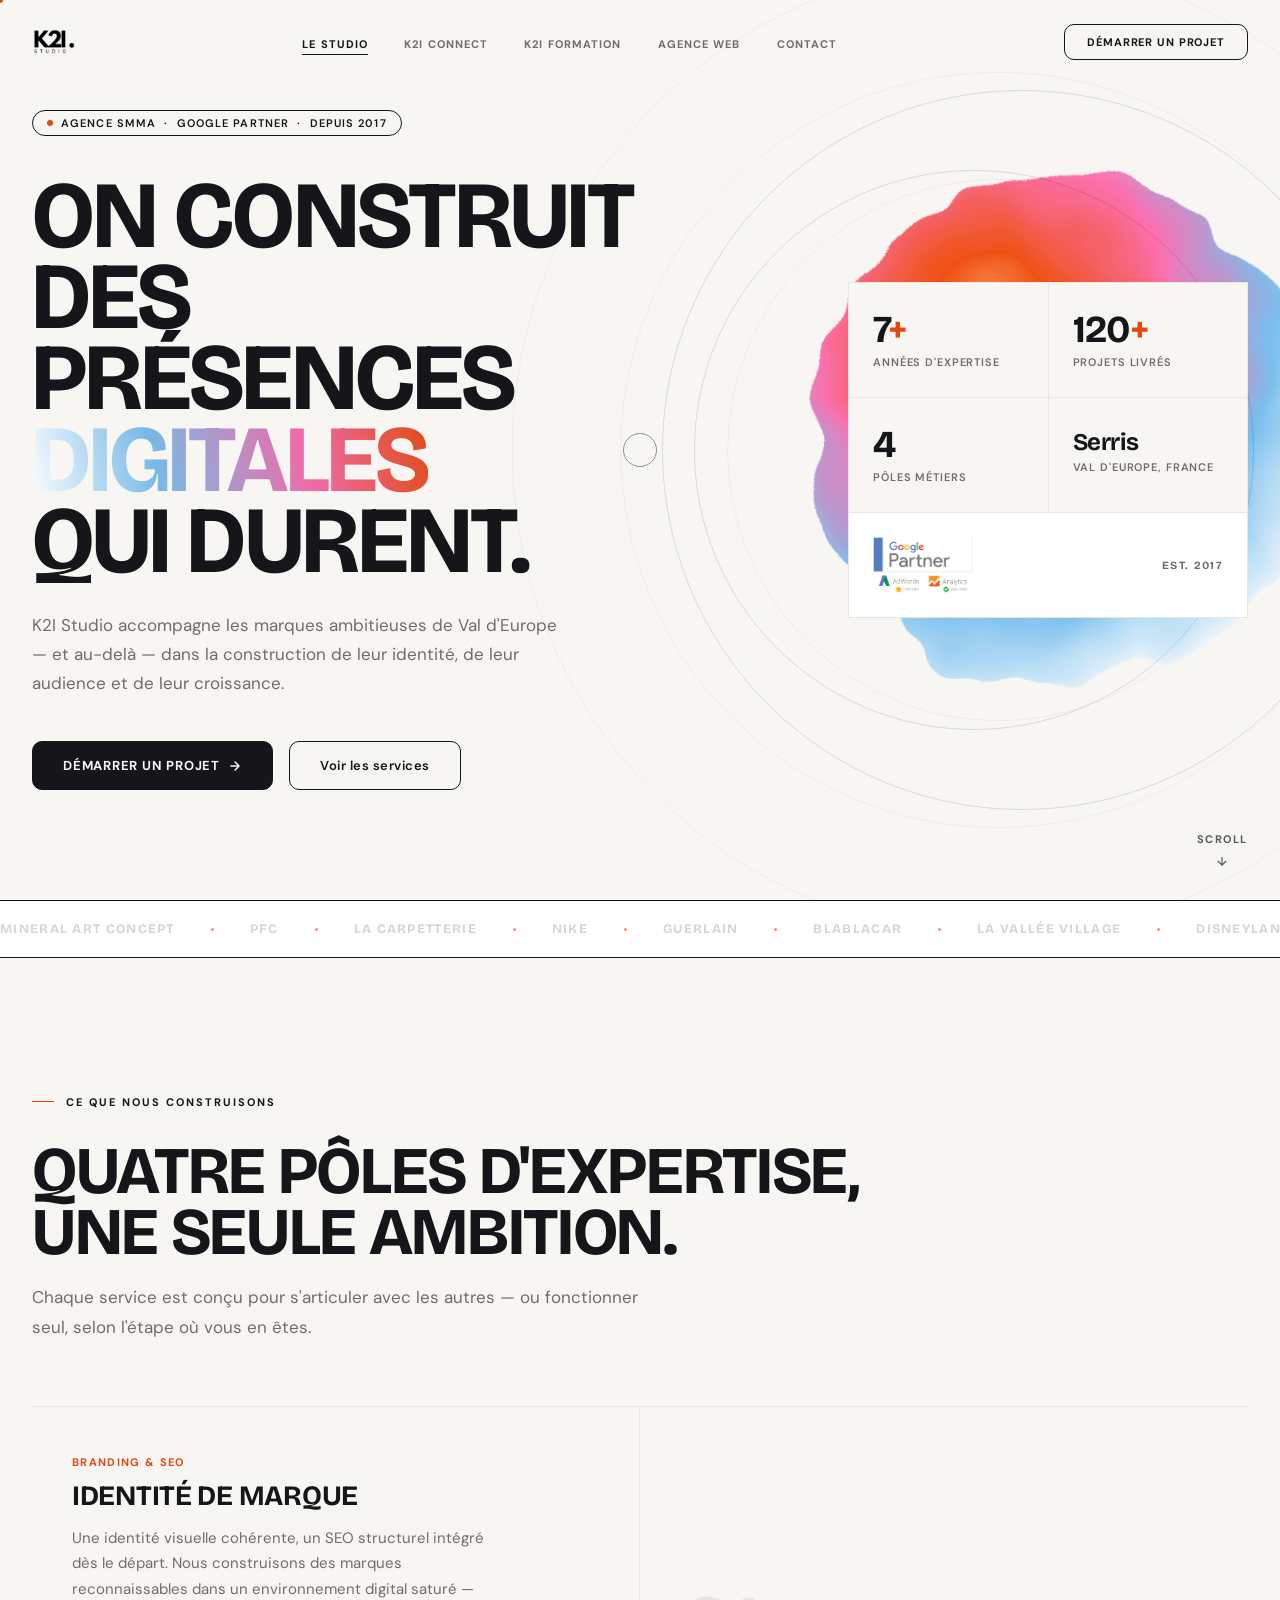
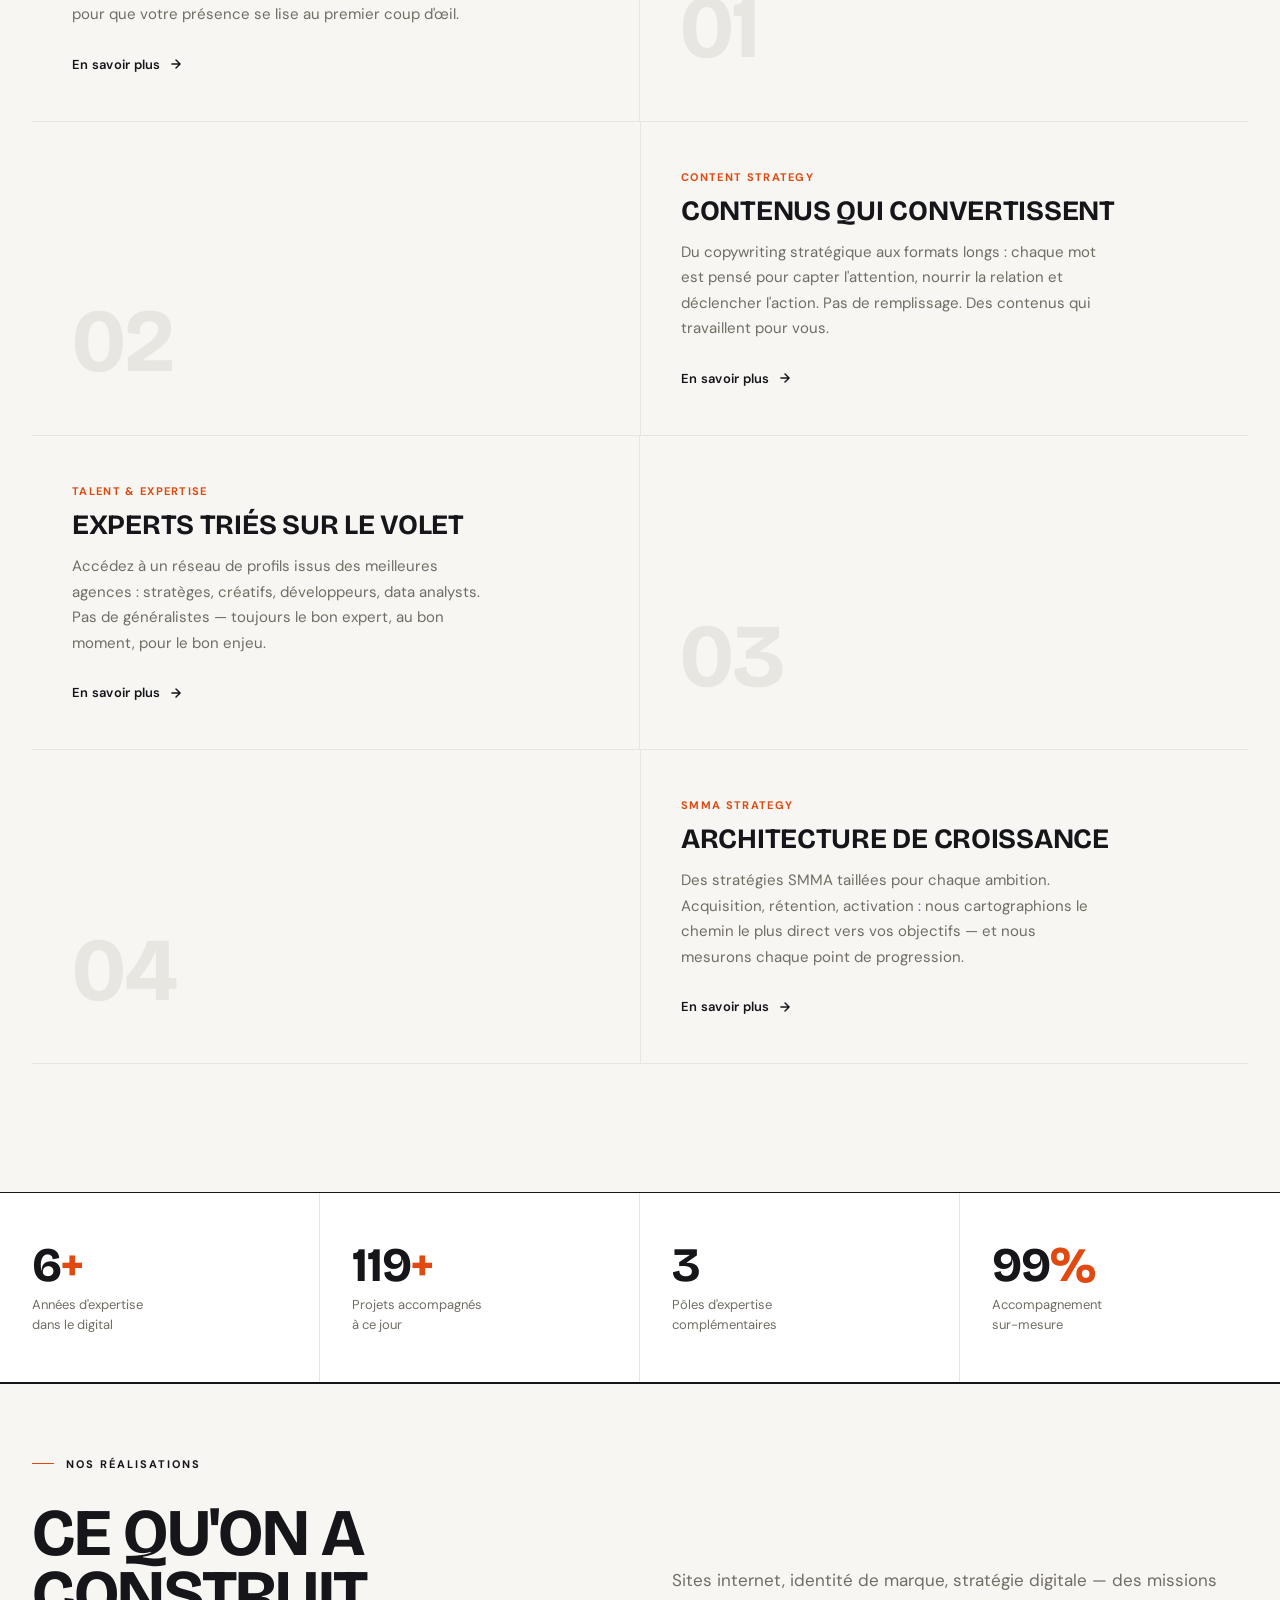
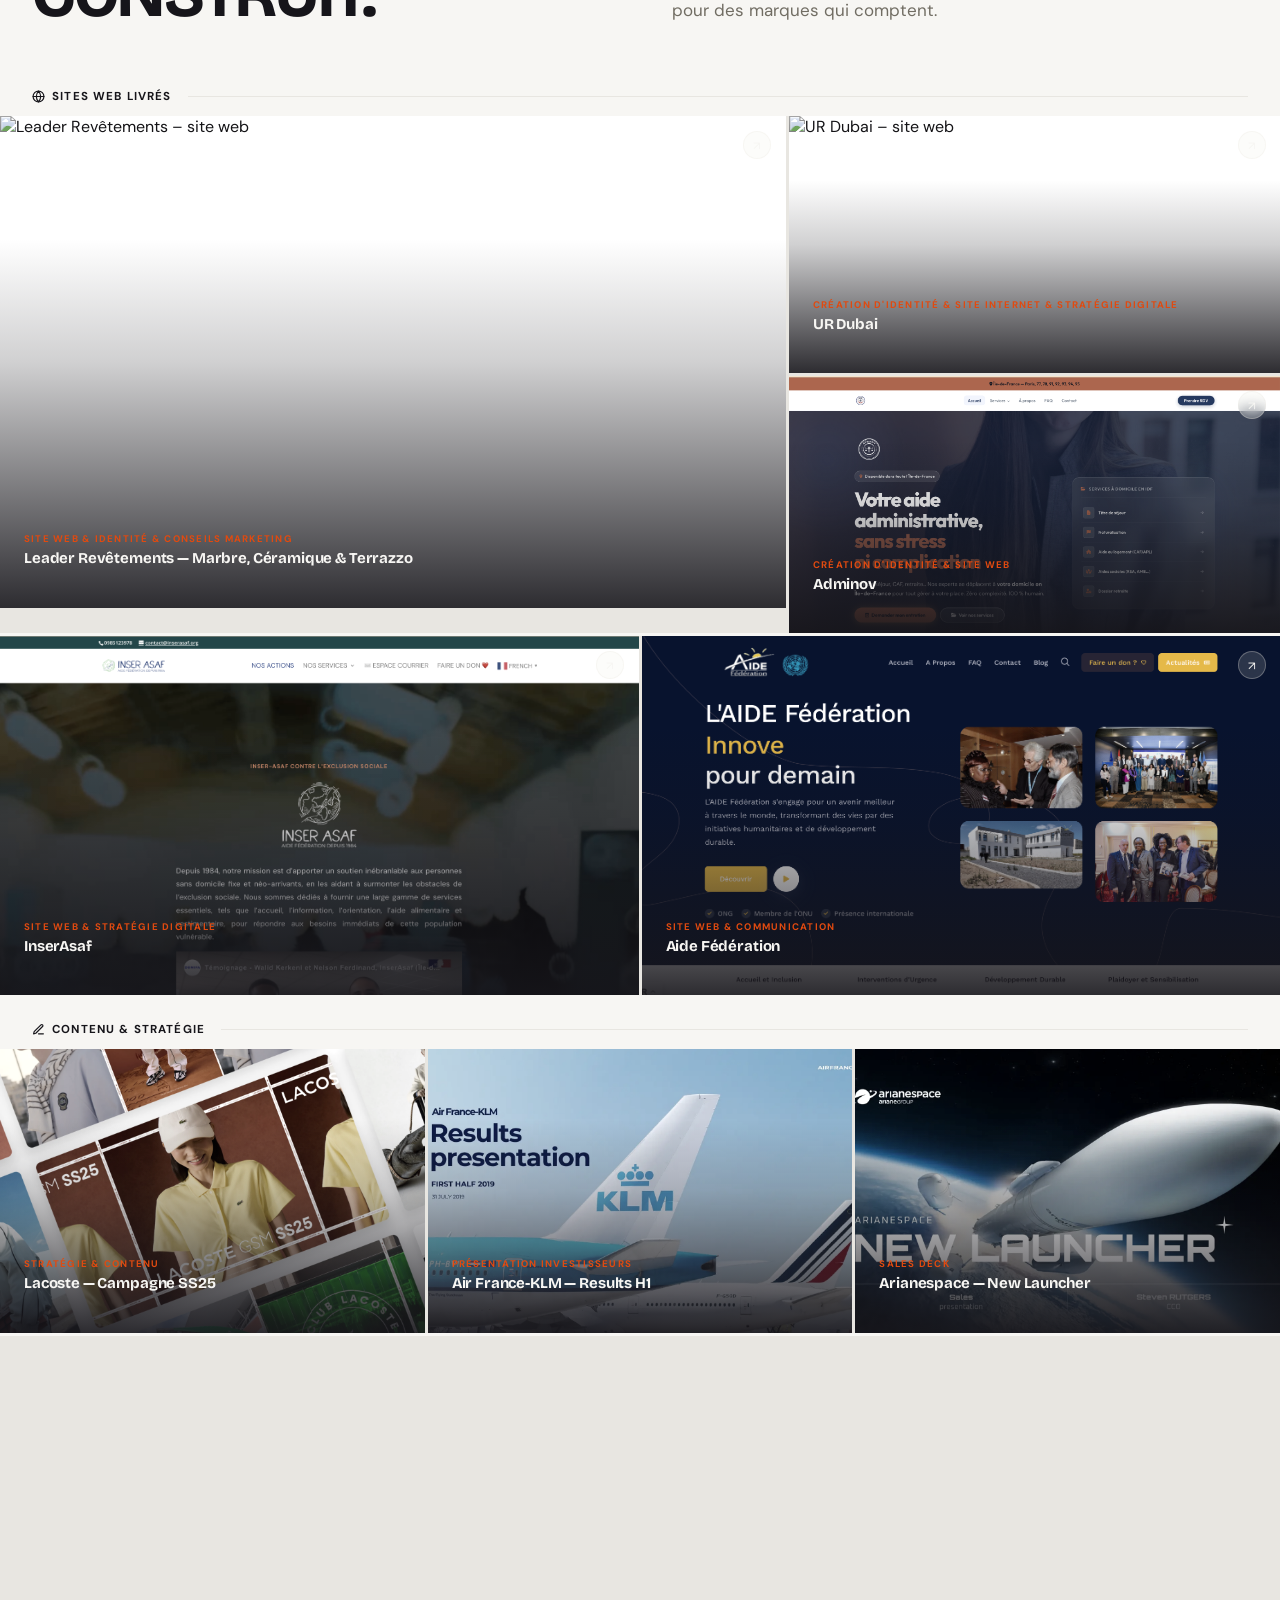
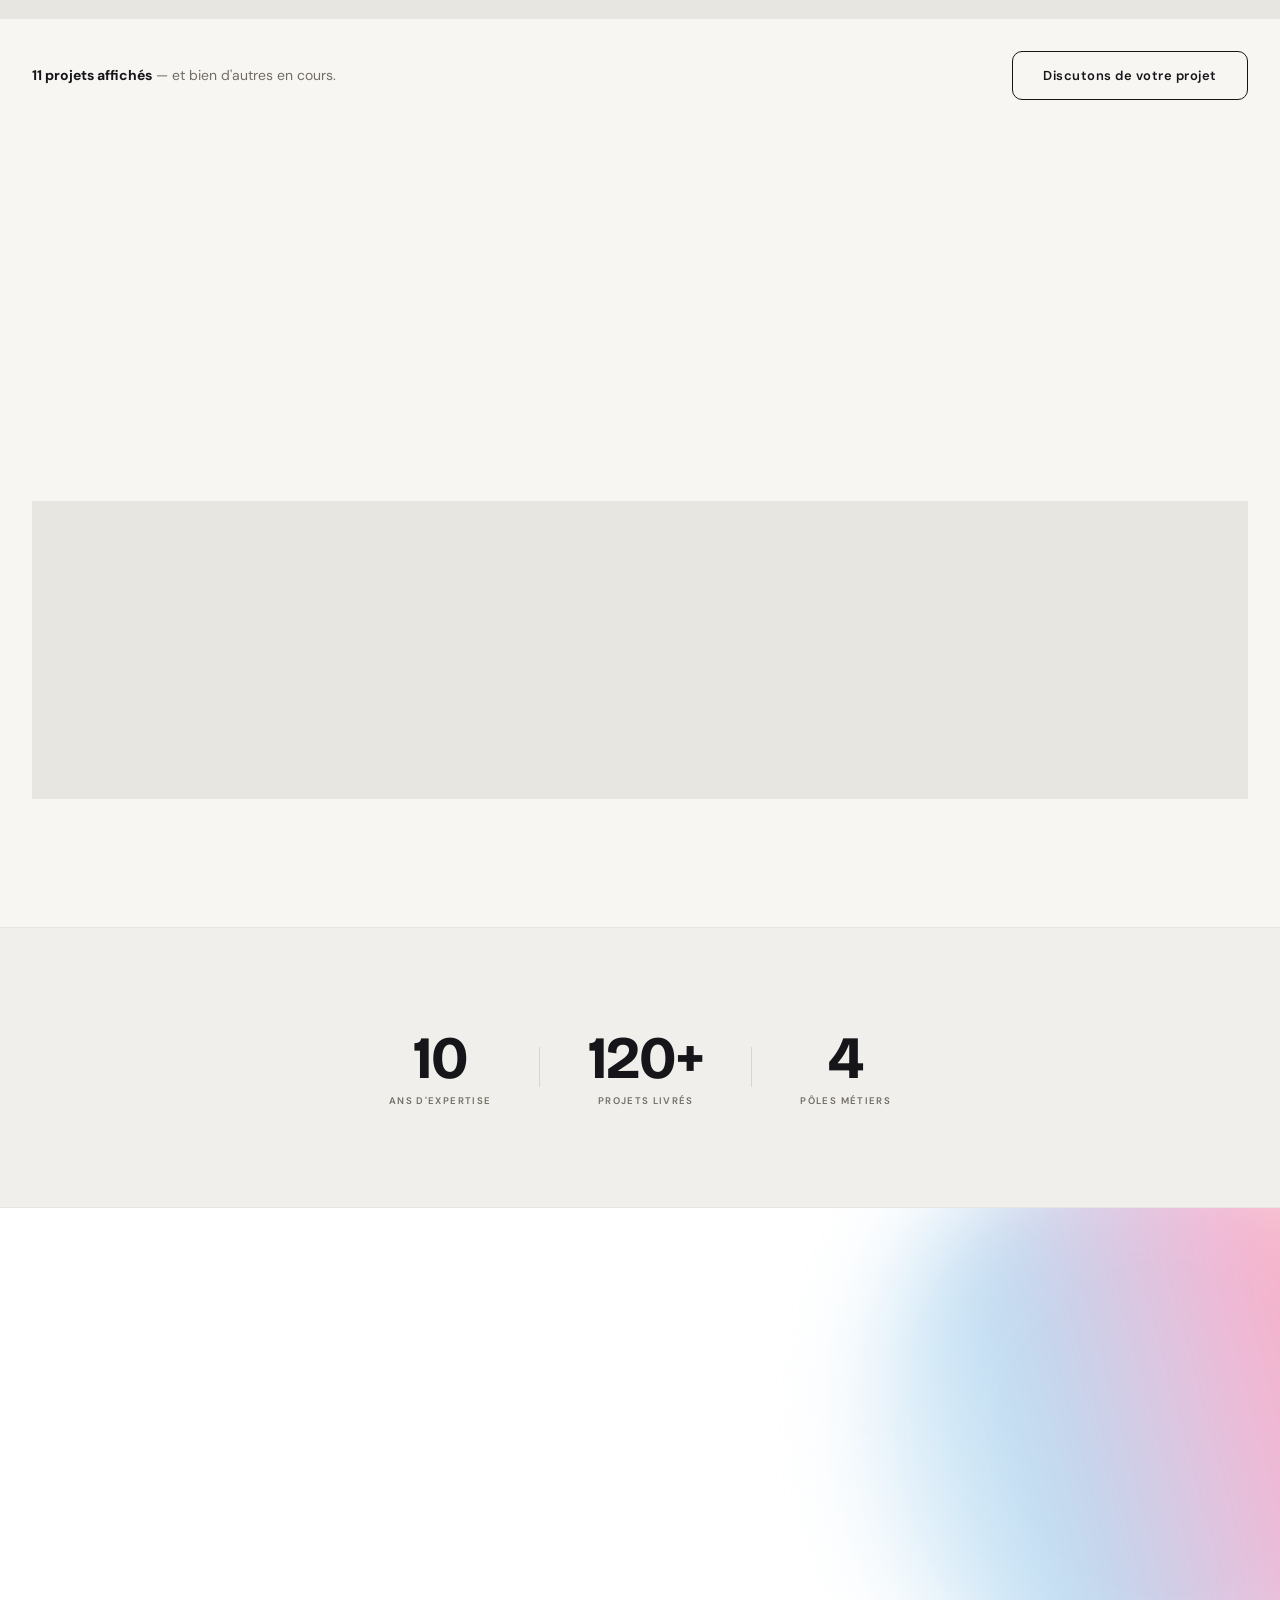
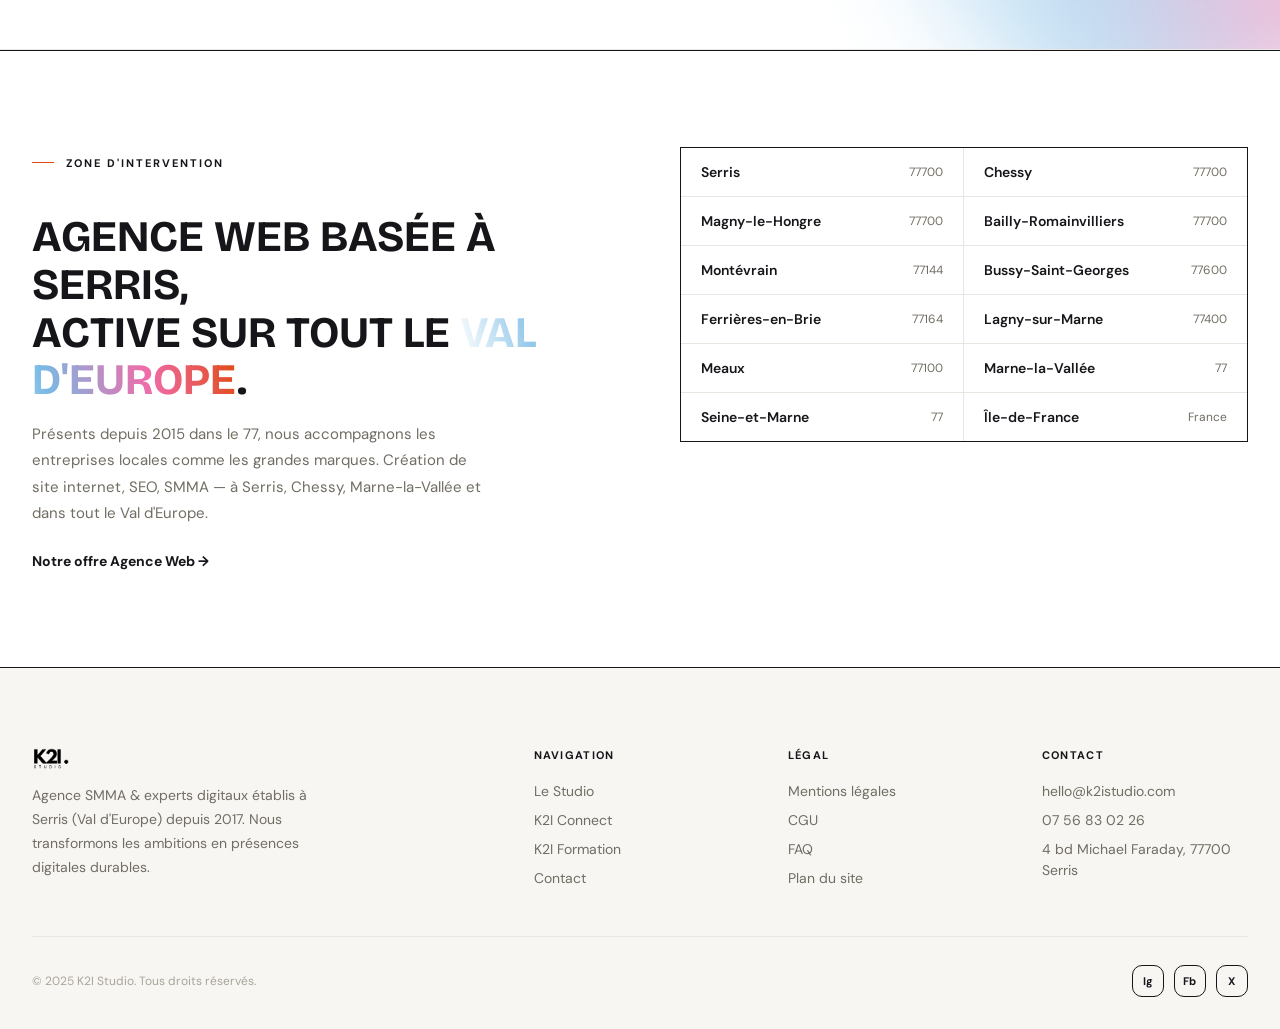
==== commit c077f285: "Refait la sphere hero en blob liquide anime (facon OFF+BRAND) Remplace le cercle plat par un SVG ave" ====
--- a/index.html
+++ b/index.html
@@ -130,7 +130,28 @@
   <section aria-label="Introduction" class="hero-section">
 
     <canvas id="hero-canvas" aria-hidden="true"></canvas>
-    <div class="hero-sphere" data-parallax="0.08" aria-hidden="true"></div>
+    <div class="hero-sphere-wrap" data-parallax="0.08" aria-hidden="true">
+      <div class="hero-sphere">
+        <svg viewBox="0 0 600 600" preserveAspectRatio="xMidYMid slice">
+          <defs>
+            <filter id="liquidNoise" x="-40%" y="-40%" width="180%" height="180%">
+              <feTurbulence type="fractalNoise" baseFrequency="0.011 0.015" numOctaves="2" seed="4" result="noise">
+                <animate attributeName="baseFrequency" dur="26s" values="0.011 0.015;0.017 0.010;0.011 0.015" repeatCount="indefinite" />
+              </feTurbulence>
+              <feDisplacementMap in="SourceGraphic" in2="noise" scale="48" xChannelSelector="R" yChannelSelector="G" />
+            </filter>
+            <radialGradient id="liquidGrad" cx="36%" cy="30%" r="78%">
+              <stop offset="0%" stop-color="#ffb37a" />
+              <stop offset="18%" stop-color="#e04a10" />
+              <stop offset="45%" stop-color="#f06ba8" />
+              <stop offset="72%" stop-color="#78bae6" />
+              <stop offset="100%" stop-color="#ffffff" />
+            </radialGradient>
+          </defs>
+          <circle cx="300" cy="300" r="260" fill="url(#liquidGrad)" filter="url(#liquidNoise)" />
+        </svg>
+      </div>
+    </div>
     <div class="ring-ornament" style="width:720px; height:720px; top:50%; right:-8%; transform:translateY(-50%);" aria-hidden="true"></div>
     <div class="ring-ornament" style="width:560px; height:560px; top:50%; right:2%; transform:translateY(-50%);" aria-hidden="true"></div>
 
--- a/style.css
+++ b/style.css
@@ -1,11 +1,11 @@
 /* ─── DESIGN TOKENS ─────────────────────────────────────────────── */
 :root {
-  --parchment:  #ece9e1;
-  --parchment-2:#e2ded3;
+  --parchment:  #f7f6f3;
+  --parchment-2:#f0efeb;
   --ink:        #16151a;
   --paper:      #ffffff;
-  --ash:        #d9d5c9;
-  --stone:      #c7c3b6;
+  --ash:        #e8e6e1;
+  --stone:      #d7d5cd;
   --muted:      #716d63;
   --dim:        #a9a496;
   --accent:     #e04a10;
@@ -45,18 +45,24 @@
 }
 .cursor-dot {
   width: 6px; height: 6px; border-radius: 50%;
-  background: var(--ink);
+  background: var(--accent);
 }
 .cursor-ring {
   width: 34px; height: 34px; border-radius: 50%;
   border: 1px solid var(--ink);
-  transition: width 0.3s var(--ease), height 0.3s var(--ease), opacity 0.3s ease, border-color 0.3s ease, background 0.3s ease;
-  opacity: 0.55;
-}
+  transition: width 0.3s var(--ease), height 0.3s var(--ease), opacity 0.3s ease, background 0.3s ease, border-color 0.3s ease;
+  opacity: 0.45;
+  background: transparent;
+}
+/* Text links: ring just highlights in accent, never fills — text stays fully legible */
+.cursor-ring.is-text {
+  width: 40px; height: 40px;
+  border-color: var(--accent); opacity: 0.9;
+}
+/* Surface elements (buttons, cards, images): soft translucent glow, never opaque */
 .cursor-ring.is-active {
-  width: 64px; height: 64px;
-  background: var(--ink); opacity: 1;
-  mix-blend-mode: normal;
+  width: 60px; height: 60px;
+  background: rgba(22,21,26,0.05); border-color: rgba(22,21,26,0.12); opacity: 1;
 }
 .cursor-ring.is-active ~ .cursor-dot,
 body.cursor-hover .cursor-dot { opacity: 0; }
@@ -252,27 +258,38 @@
 
 .hero-actions { display: flex; align-items: center; gap: 1rem; flex-wrap: wrap; }
 
-/* ─── HERO SPHERE ────────────────────────────────────────────────── */
-.hero-sphere {
+/* ─── HERO SPHERE (liquid gradient blob) ──────────────────────────
+   Two layers on purpose: the outer -wrap is the ONLY element the scroll
+   parallax script touches (data-parallax sets its transform on scroll),
+   while the inner .hero-sphere owns the continuous CSS animation. Putting
+   both transforms on one element made the parallax JS stomp the keyframe
+   animation on every scroll tick, which read as stuttery/janky. */
+.hero-sphere-wrap {
   position: absolute; top: 50%; right: -6%;
   width: min(46vw, 620px); height: min(46vw, 620px);
-  transform: translateY(-50%);
-  border-radius: 50%;
-  background: var(--gradient-sphere);
-  filter: blur(2px);
+  transform: translateY(calc(-50% + var(--parallax-y, 0px)));
   z-index: 0;
-  opacity: 0.92;
-  animation: sphereFloat 10s ease-in-out infinite;
   will-change: transform;
 }
-@keyframes sphereFloat {
-  0%, 100% { transform: translateY(-50%) scale(1); }
-  50% { transform: translateY(calc(-50% - 18px)) scale(1.015); }
-}
-@media (max-width: 1024px) { .hero-sphere { right: -18%; opacity: 0.75; } }
+.hero-sphere {
+  width: 100%; height: 100%; border-radius: 50%;
+  overflow: hidden;
+  opacity: 0.94;
+  filter: saturate(1.12);
+  -webkit-mask-image: radial-gradient(circle, #000 60%, transparent 100%);
+  mask-image: radial-gradient(circle, #000 60%, transparent 100%);
+  animation: sphereDrift 24s ease-in-out infinite;
+  will-change: transform;
+}
+.hero-sphere svg { display: block; width: 100%; height: 100%; }
+@keyframes sphereDrift {
+  0%, 100% { transform: scale(1) rotate(0deg); }
+  50%      { transform: scale(1.035) rotate(5deg); }
+}
+@media (max-width: 1024px) { .hero-sphere-wrap { right: -18%; } .hero-sphere { opacity: 0.78; } }
 @media (max-width: 768px) {
-  .hero-sphere { width: 82vw; height: 82vw; right: -30%; top: 16%; transform: none; opacity: 0.55; }
-  @keyframes sphereFloat { 0%,100%{transform:translateY(0);} 50%{transform:translateY(-10px);} }
+  .hero-sphere-wrap { width: 82vw; height: 82vw; right: -30%; top: 16%; transform: translateY(var(--parallax-y, 0px)); }
+  .hero-sphere { opacity: 0.6; }
 }
 
 .ring-ornament {
@@ -291,8 +308,8 @@
   display: grid;
   grid-template-columns: 1fr 1fr;
   gap: 1px;
-  background: var(--ink);
-  border: 1px solid var(--ink);
+  background: var(--ash);
+  border: 1px solid var(--ash);
   width: 100%;
   max-width: 400px;
 }
@@ -380,27 +397,28 @@
 .services-list { margin-top: 4rem; }
 .service-row {
   display: grid; grid-template-columns: 1fr 1fr;
-  border-top: 1px solid var(--ink);
+  border-top: 1px solid var(--ash);
   position: relative; overflow: hidden;
 }
 .service-row::before {
-  content: ''; position: absolute; top: 0; bottom: 0; left: -100%; width: 100%;
-  background: var(--ink); z-index: 0;
-  transition: left 0.6s var(--ease);
-}
-.service-row:hover::before { left: 0; }
-.service-row:last-child { border-bottom: 1px solid var(--ink); }
+  content: ''; position: absolute; top: 0; bottom: 0; left: 0; width: 4px;
+  background: var(--gradient-sphere); z-index: 0;
+  transform: scaleY(0); transform-origin: top;
+  transition: transform 0.5s var(--ease);
+}
+.service-row:hover::before { transform: scaleY(1); }
+.service-row:last-child { border-bottom: 1px solid var(--ash); }
 @media (max-width: 768px) { .service-row { grid-template-columns: 1fr; } }
 
 .service-content {
   padding: 3rem 2.5rem;
   display: flex; flex-direction: column; justify-content: space-between;
-  border-right: 1px solid var(--ink);
+  border-right: 1px solid var(--ash);
   position: relative; z-index: 1;
-  transition: color 0.4s ease;
-}
-.service-row:hover .service-content { color: var(--parchment); }
-.service-row.odd .service-content { order: 2; border-right: none; border-left: 1px solid var(--ink); }
+  transition: background 0.4s ease;
+}
+.service-row:hover .service-content { background: var(--paper); }
+.service-row.odd .service-content { order: 2; border-right: none; border-left: 1px solid var(--ash); }
 .service-row.odd .service-index { order: 1; }
 @media (max-width: 768px) {
   .service-row.odd .service-content { order: 1; border-left: none; }
@@ -412,7 +430,9 @@
   padding: 3rem 2.5rem;
   display: flex; flex-direction: column; justify-content: flex-end; align-items: flex-start;
   position: relative; z-index: 1;
-}
+  transition: background 0.4s ease;
+}
+.service-row:hover .service-index { background: var(--paper); }
 .service-num {
   font-family: 'Bricolage Grotesque', sans-serif;
   font-size: clamp(4rem, 7vw, 6.5rem);
@@ -420,7 +440,7 @@
   letter-spacing: -0.015em; line-height: 1;
   transition: color 0.4s ease;
 }
-.service-row:hover .service-num { color: rgba(236,233,225,0.25); }
+.service-row:hover .service-num { color: var(--stone); }
 .service-tag {
   font-size: 0.6875rem; font-weight: 700;
   letter-spacing: 0.12em; text-transform: uppercase; color: var(--accent);
@@ -432,14 +452,10 @@
   letter-spacing: -0.01em; color: var(--ink);
   margin-bottom: 0.875rem; line-height: 1.08;
   text-transform: uppercase;
-  transition: color 0.4s ease;
-}
-.service-row:hover .service-name { color: var(--parchment); }
+}
 .service-desc {
   font-size: 0.9375rem; line-height: 1.7; color: var(--muted); max-width: 42ch;
-  transition: color 0.4s ease;
-}
-.service-row:hover .service-desc { color: var(--stone); }
+}
 .service-link {
   margin-top: 1.75rem;
   display: inline-flex; align-items: center; gap: 0.5rem;
@@ -447,8 +463,7 @@
   text-decoration: none; letter-spacing: 0.02em;
   transition: gap 0.3s var(--ease), color 0.3s ease;
 }
-.service-row:hover .service-link { color: var(--parchment); }
-.service-link:hover { gap: 0.875rem; }
+.service-link:hover { gap: 0.875rem; color: var(--accent); }
 .service-link svg { transition: transform 0.3s var(--ease); }
 .service-link:hover svg { transform: translateX(3px); }
 
@@ -478,7 +493,7 @@
 .approach-grid {
   margin-top: 4rem;
   display: grid; grid-template-columns: repeat(3, 1fr);
-  gap: 1px; background: var(--ink); border: 1px solid var(--ink);
+  gap: 1px; background: var(--ash); border: 1px solid var(--ash);
 }
 @media (max-width: 768px) { .approach-grid { grid-template-columns: 1fr; } }
 .approach-cell {
@@ -493,16 +508,16 @@
 
 /* ─── CTA SECTION ────────────────────────────────────────────────── */
 .cta-band {
-  padding: 8rem 2rem; background: var(--ink); color: var(--parchment);
-  border-top: 1px solid var(--ink);
-  border-bottom: 1px solid var(--ink);
+  padding: 8rem 2rem; background: var(--paper); color: var(--ink);
+  border-top: 1px solid var(--ash);
+  border-bottom: 1px solid var(--ash);
   position: relative; overflow: hidden;
 }
 .cta-band::before {
   content: ''; position: absolute; width: 46vw; height: 46vw; max-width: 620px; max-height: 620px;
   border-radius: 50%; background: var(--gradient-sphere);
   right: -14%; top: 50%; transform: translateY(-50%);
-  opacity: 0.35; filter: blur(30px); pointer-events: none;
+  opacity: 0.5; filter: blur(50px); pointer-events: none;
 }
 .cta-band-inner {
   max-width: 1400px; margin: 0 auto;
@@ -513,12 +528,12 @@
 .cta-title {
   font-family: 'Bricolage Grotesque', sans-serif;
   font-size: clamp(2.25rem, 4.6vw, 3.75rem);
-  font-weight: 700; letter-spacing: -0.02em; line-height: 0.95; color: var(--parchment);
+  font-weight: 700; letter-spacing: -0.02em; line-height: 0.95; color: var(--ink);
   text-transform: uppercase;
 }
-.cta-sub { font-size: 1.0625rem; line-height: 1.7; color: var(--stone); max-width: 48ch; margin-top: 1rem; }
-.cta-band .btn-primary { background: var(--parchment); color: var(--ink); border-color: var(--parchment); }
-.cta-band .btn-primary:hover { background: transparent; color: var(--parchment); }
+.cta-sub { font-size: 1.0625rem; line-height: 1.7; color: var(--muted); max-width: 48ch; margin-top: 1rem; }
+.cta-band .btn-primary { background: var(--ink); color: var(--parchment); border-color: var(--ink); }
+.cta-band .btn-primary:hover { background: transparent; color: var(--ink); }
 
 /* ─── ZONES SEO ──────────────────────────────────────────────────── */
 .zones-seo-wrap { border-top: 1px solid var(--ink); background: var(--paper); }
@@ -600,14 +615,14 @@
 /* ─── CONNECT IMPACT ────────────────────────────────────────────── */
 .connect-impact-wrap {
   position: relative; overflow: hidden;
-  border-top: 1px solid var(--ink);
-  border-bottom: 1px solid var(--ink);
-  background: var(--ink); color: var(--parchment);
+  border-top: 1px solid var(--ash);
+  border-bottom: 1px solid var(--ash);
+  background: var(--paper); color: var(--ink);
 }
 .connect-impact-glow {
   position: absolute; inset: 0; pointer-events: none;
   background: var(--gradient-sphere);
-  opacity: 0.18; filter: blur(60px);
+  opacity: 0.14; filter: blur(70px);
 }
 .connect-impact-inner {
   position: relative; z-index: 1;
@@ -623,19 +638,19 @@
   font-family: 'Bricolage Grotesque', sans-serif;
   font-size: clamp(3rem, 7vw, 5.5rem);
   font-weight: 700; line-height: 0.95;
-  color: var(--parchment); margin: 0; text-transform: uppercase;
+  color: var(--ink); margin: 0; text-transform: uppercase;
 }
 .connect-impact-stat em { font-style: normal; background: var(--gradient-sphere); -webkit-background-clip: text; background-clip: text; color: transparent; }
 .connect-impact-right, .connect-impact-left { display: flex; flex-direction: column; gap: 0; }
 .connect-impact-card {
   display: flex; align-items: flex-start; gap: 1.25rem;
   padding: 1.75rem 0;
-  border-bottom: 1px solid rgba(236,233,225,0.15);
-}
-.connect-impact-card:first-child { border-top: 1px solid rgba(236,233,225,0.15); }
+  border-bottom: 1px solid var(--ash);
+}
+.connect-impact-card:first-child { border-top: 1px solid var(--ash); }
 .connect-impact-icon { color: var(--accent); font-size: 0.45rem; margin-top: 0.5rem; flex-shrink: 0; }
-.connect-impact-card-title { font-family: 'Bricolage Grotesque', sans-serif; font-size: 1rem; font-weight: 700; color: var(--parchment); margin-bottom: 0.35rem; }
-.connect-impact-card-sub { font-size: 0.875rem; color: var(--stone); line-height: 1.6; }
+.connect-impact-card-title { font-family: 'Bricolage Grotesque', sans-serif; font-size: 1rem; font-weight: 700; color: var(--ink); margin-bottom: 0.35rem; }
+.connect-impact-card-sub { font-size: 0.875rem; color: var(--muted); line-height: 1.6; }
 @media (max-width: 768px) {
   .connect-impact-inner { grid-template-columns: 1fr; gap: 3rem; padding: 4.5rem 1.25rem; }
   .connect-impact-stat { font-size: clamp(2.5rem, 12vw, 4rem); }
@@ -647,7 +662,7 @@
   display: grid;
   grid-template-columns: 2fr 1fr;
   grid-template-rows: 1fr 1fr;
-  gap: 1px; background: var(--ink); border: 1px solid var(--ink);
+  gap: 1px; background: var(--ash); border: 1px solid var(--ash);
 }
 @media (max-width: 768px) { .offers-grid { grid-template-columns: 1fr; grid-template-rows: auto; } }
 .offer-cell {
@@ -687,7 +702,7 @@
 .formation-grid {
   margin-top: 4rem;
   display: grid; grid-template-columns: 1fr 1fr;
-  gap: 1px; background: var(--ink); border: 1px solid var(--ink);
+  gap: 1px; background: var(--ash); border: 1px solid var(--ash);
 }
 @media (max-width: 768px) { .formation-grid { grid-template-columns: 1fr; } }
 .formation-cell {
@@ -801,7 +816,7 @@
 .portfolio-grid {
   display: grid;
   grid-template-columns: repeat(3, 1fr);
-  gap: 3px; background: var(--ink);
+  gap: 3px; background: var(--ash);
 }
 @media (max-width: 768px) { .portfolio-grid { grid-template-columns: 1fr 1fr; } }
 @media (max-width: 480px) { .portfolio-grid { grid-template-columns: 1fr; } }
@@ -839,12 +854,12 @@
 }
 .portfolio-item:hover .portfolio-arrow { transform: translateY(0); opacity: 1; color: var(--parchment); }
 
-.portfolio-bottom { display: grid; grid-template-columns: repeat(3, 1fr); gap: 3px; background: var(--ink); margin-top: 3px; }
+.portfolio-bottom { display: grid; grid-template-columns: repeat(3, 1fr); gap: 3px; background: var(--ash); margin-top: 3px; }
 @media (max-width: 768px) { .portfolio-bottom { grid-template-columns: 1fr 1fr; } }
 @media (max-width: 480px) { .portfolio-bottom { grid-template-columns: 1fr; } }
 .portfolio-bottom .portfolio-item { aspect-ratio: 3/2; }
 
-.portfolio-pair { display: grid; grid-template-columns: 1fr 1fr; gap: 3px; background: var(--ink); margin-top: 3px; }
+.portfolio-pair { display: grid; grid-template-columns: 1fr 1fr; gap: 3px; background: var(--ash); margin-top: 3px; }
 .portfolio-pair .portfolio-item { aspect-ratio: 16/9; }
 @media (max-width: 768px) { .portfolio-pair { grid-template-columns: 1fr; } }
 
@@ -852,9 +867,9 @@
 .pwl-tag { display: inline-flex; align-items: center; gap: 0.45rem; font-size: 0.72rem; font-weight: 700; letter-spacing: 0.1em; text-transform: uppercase; color: var(--ink); white-space: nowrap; }
 .pwl-line { flex: 1; height: 1px; background: var(--ash); }
 
-.portfolio-web { display: grid; grid-template-columns: 1.6fr 1fr; gap: 3px; background: var(--ink); }
+.portfolio-web { display: grid; grid-template-columns: 1.6fr 1fr; gap: 3px; background: var(--ash); }
 .portfolio-web > .portfolio-item { aspect-ratio: 16/10; }
-.portfolio-web-right { display: grid; grid-template-rows: 1fr 1fr; gap: 3px; background: var(--ink); }
+.portfolio-web-right { display: grid; grid-template-rows: 1fr 1fr; gap: 3px; background: var(--ash); }
 .portfolio-web-right .portfolio-item { aspect-ratio: unset; height: 100%; }
 .portfolio-item--web::after {
   content: '↗'; position: absolute; top: 0.9rem; right: 0.9rem;
@@ -881,14 +896,14 @@
 .portfolio-cta-label strong { color: var(--ink); font-weight: 700; }
 
 /* ─── PARTICLE STRIP ─────────────────────────────────────────────── */
-.anim-strip { position: relative; height: 280px; border-top: 1px solid var(--ink); overflow: hidden; background: var(--ink); }
+.anim-strip { position: relative; height: 280px; border-top: 1px solid var(--ash); overflow: hidden; background: var(--parchment-2); }
 @media (max-width: 768px) { .anim-strip { height: 200px; } }
 #anim-canvas { position: absolute; inset: 0; width: 100%; height: 100%; }
 .anim-strip-stats { position: absolute; inset: 0; display: flex; align-items: center; justify-content: center; gap: 3rem; z-index: 1; pointer-events: none; }
 .anim-stat { text-align: center; }
-.anim-num { display: block; font-family: 'Bricolage Grotesque', sans-serif; font-size: clamp(2.25rem, 5vw, 3.75rem); font-weight: 700; letter-spacing: -0.02em; color: var(--parchment); line-height: 1; }
-.anim-lbl { display: block; margin-top: 0.375rem; font-size: 0.6rem; font-weight: 600; letter-spacing: 0.14em; text-transform: uppercase; color: var(--stone); }
-.anim-divider { width: 1px; height: 40px; background: rgba(236,233,225,0.2); flex-shrink: 0; }
+.anim-num { display: block; font-family: 'Bricolage Grotesque', sans-serif; font-size: clamp(2.25rem, 5vw, 3.75rem); font-weight: 700; letter-spacing: -0.02em; color: var(--ink); line-height: 1; }
+.anim-lbl { display: block; margin-top: 0.375rem; font-size: 0.6rem; font-weight: 600; letter-spacing: 0.14em; text-transform: uppercase; color: var(--muted); }
+.anim-divider { width: 1px; height: 40px; background: var(--stone); flex-shrink: 0; }
 @media (max-width: 480px) { .anim-divider { display: none; } .anim-strip-stats { gap: 2rem; } }
 
 /* ─── SPOTLIGHT BORDER ───────────────────────────────────────────── */
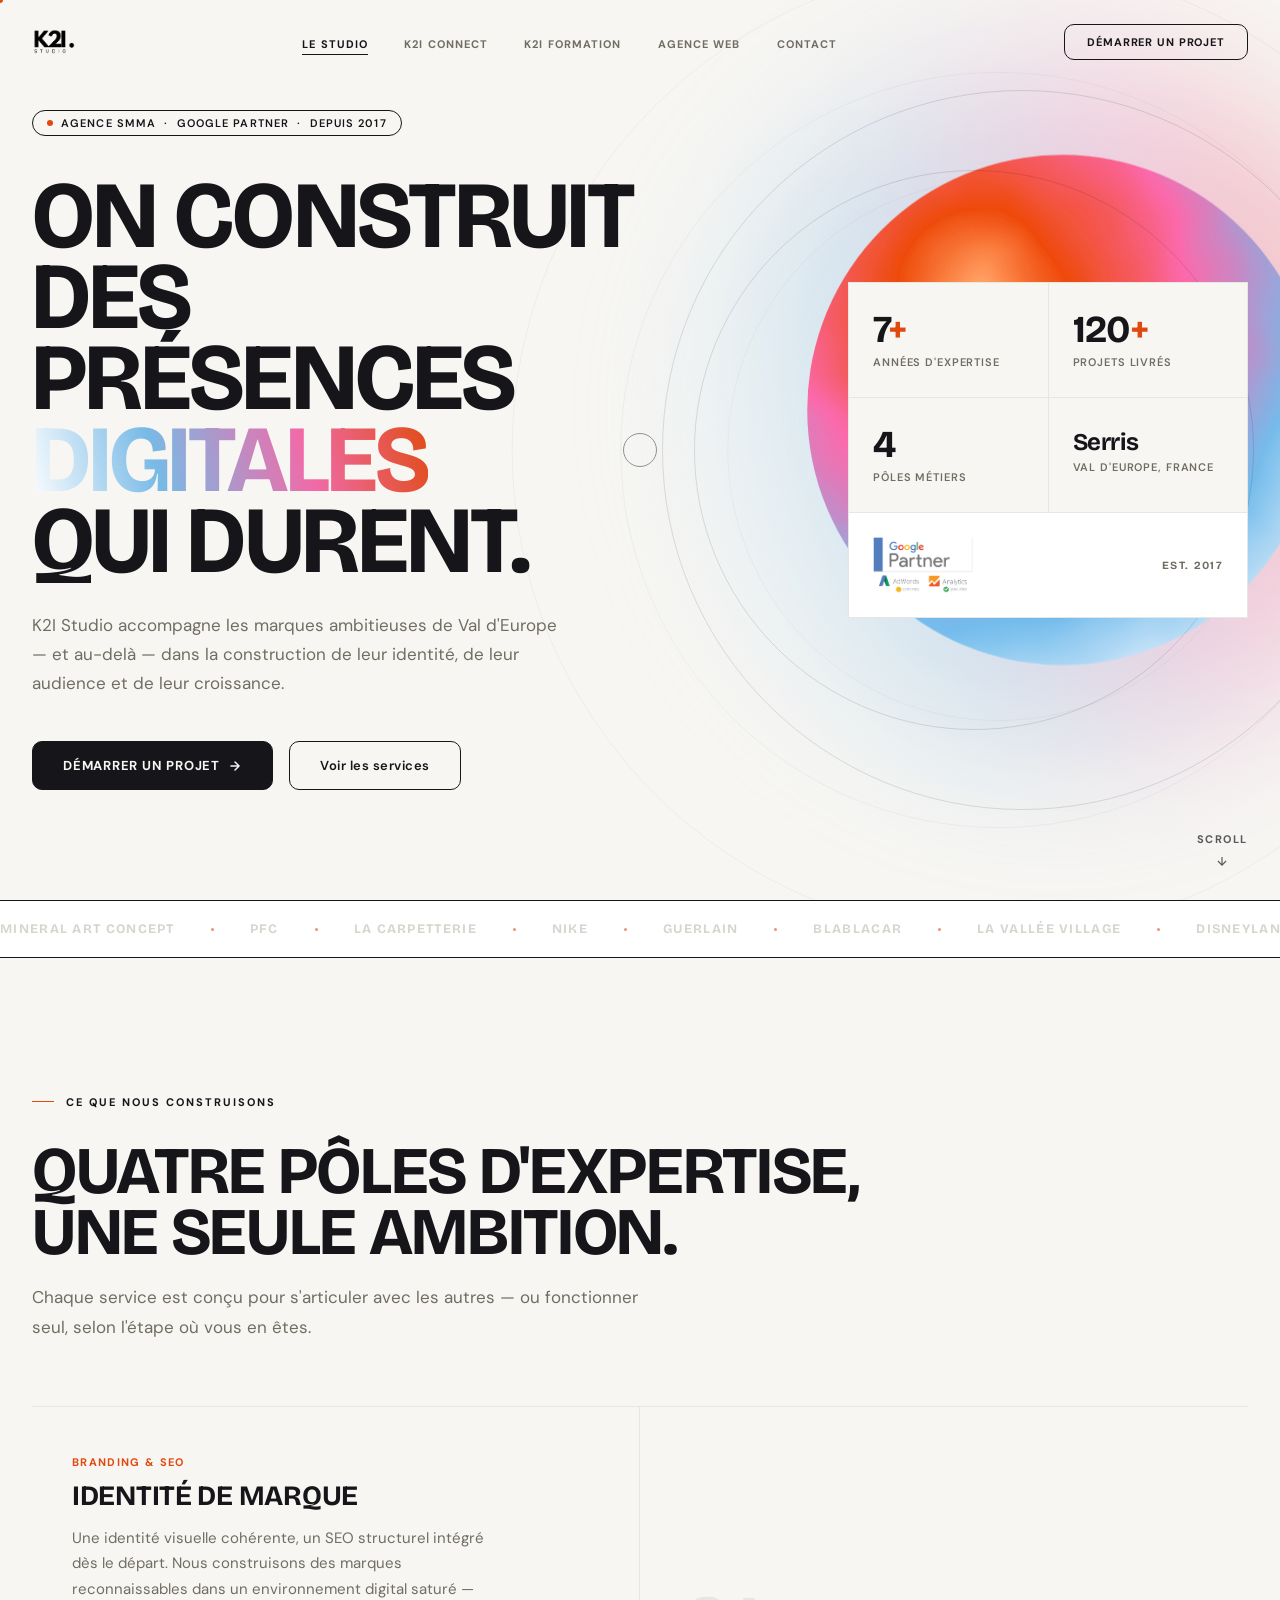
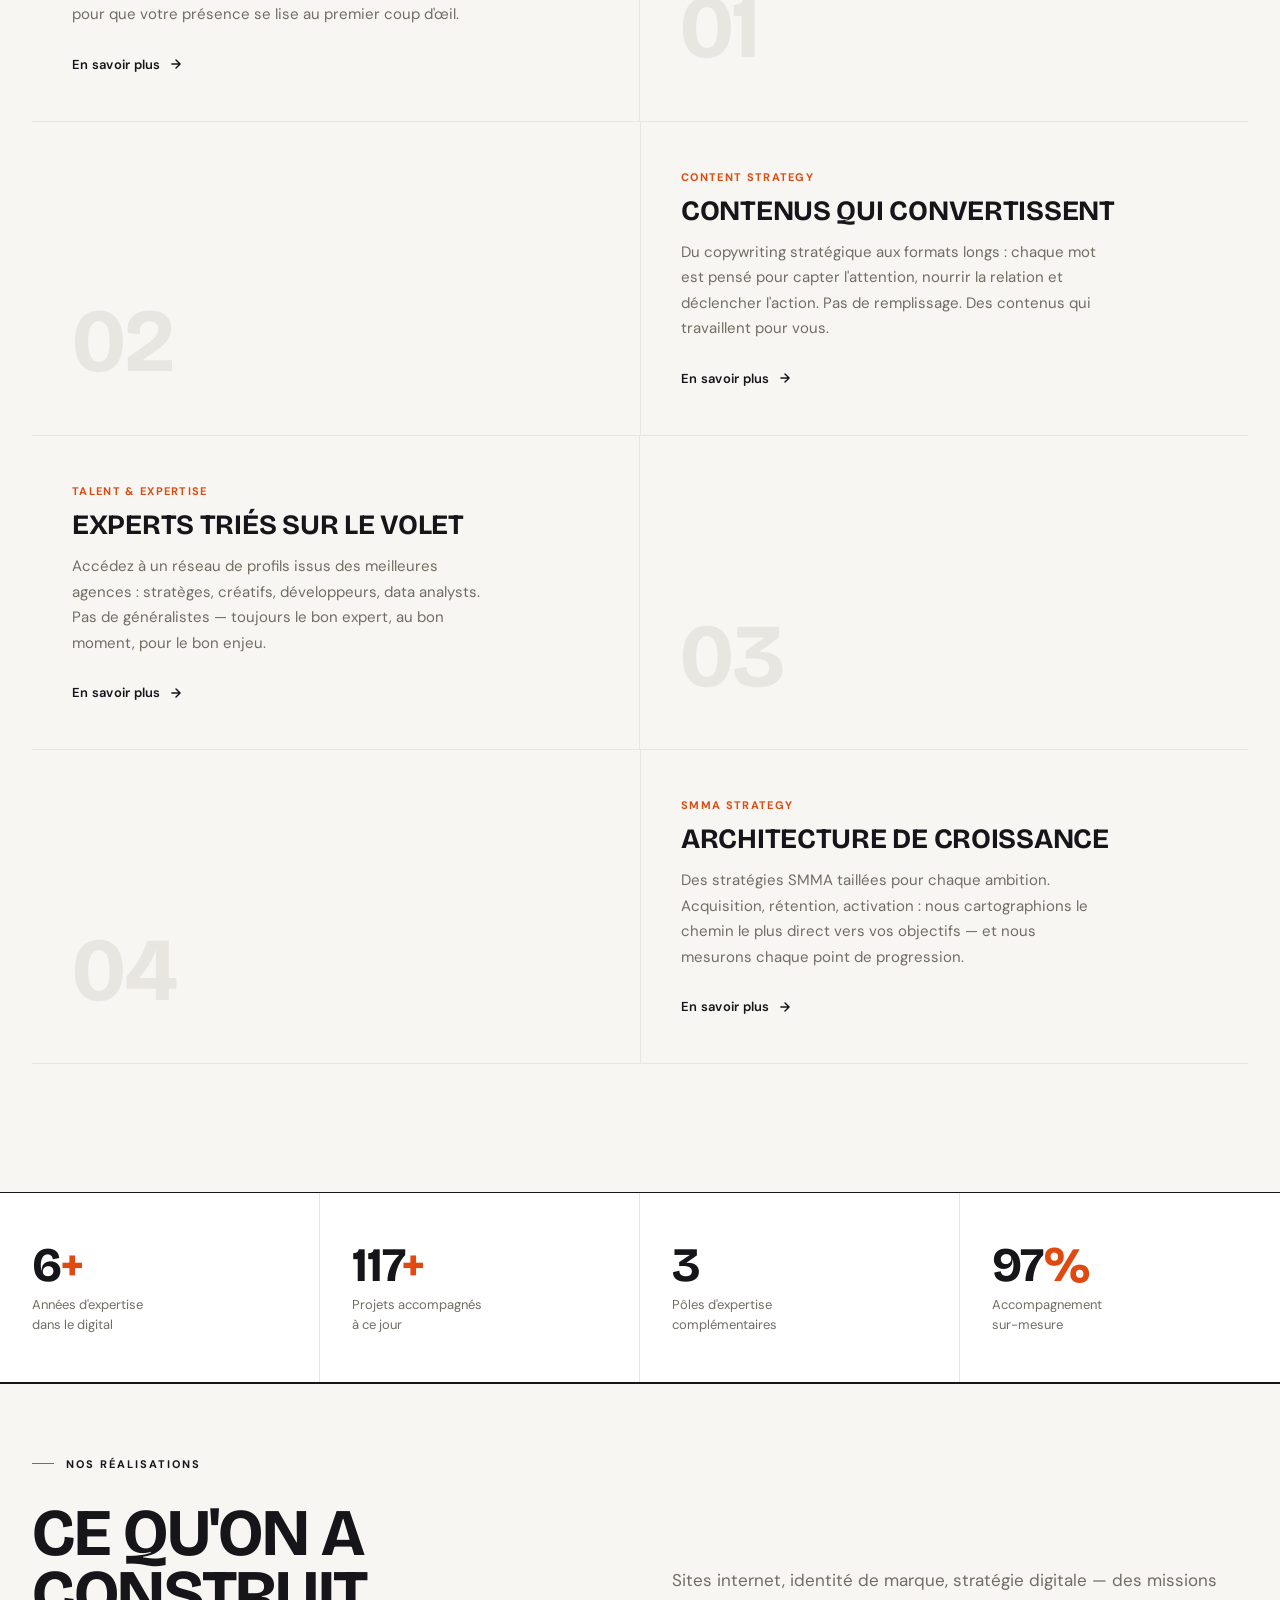
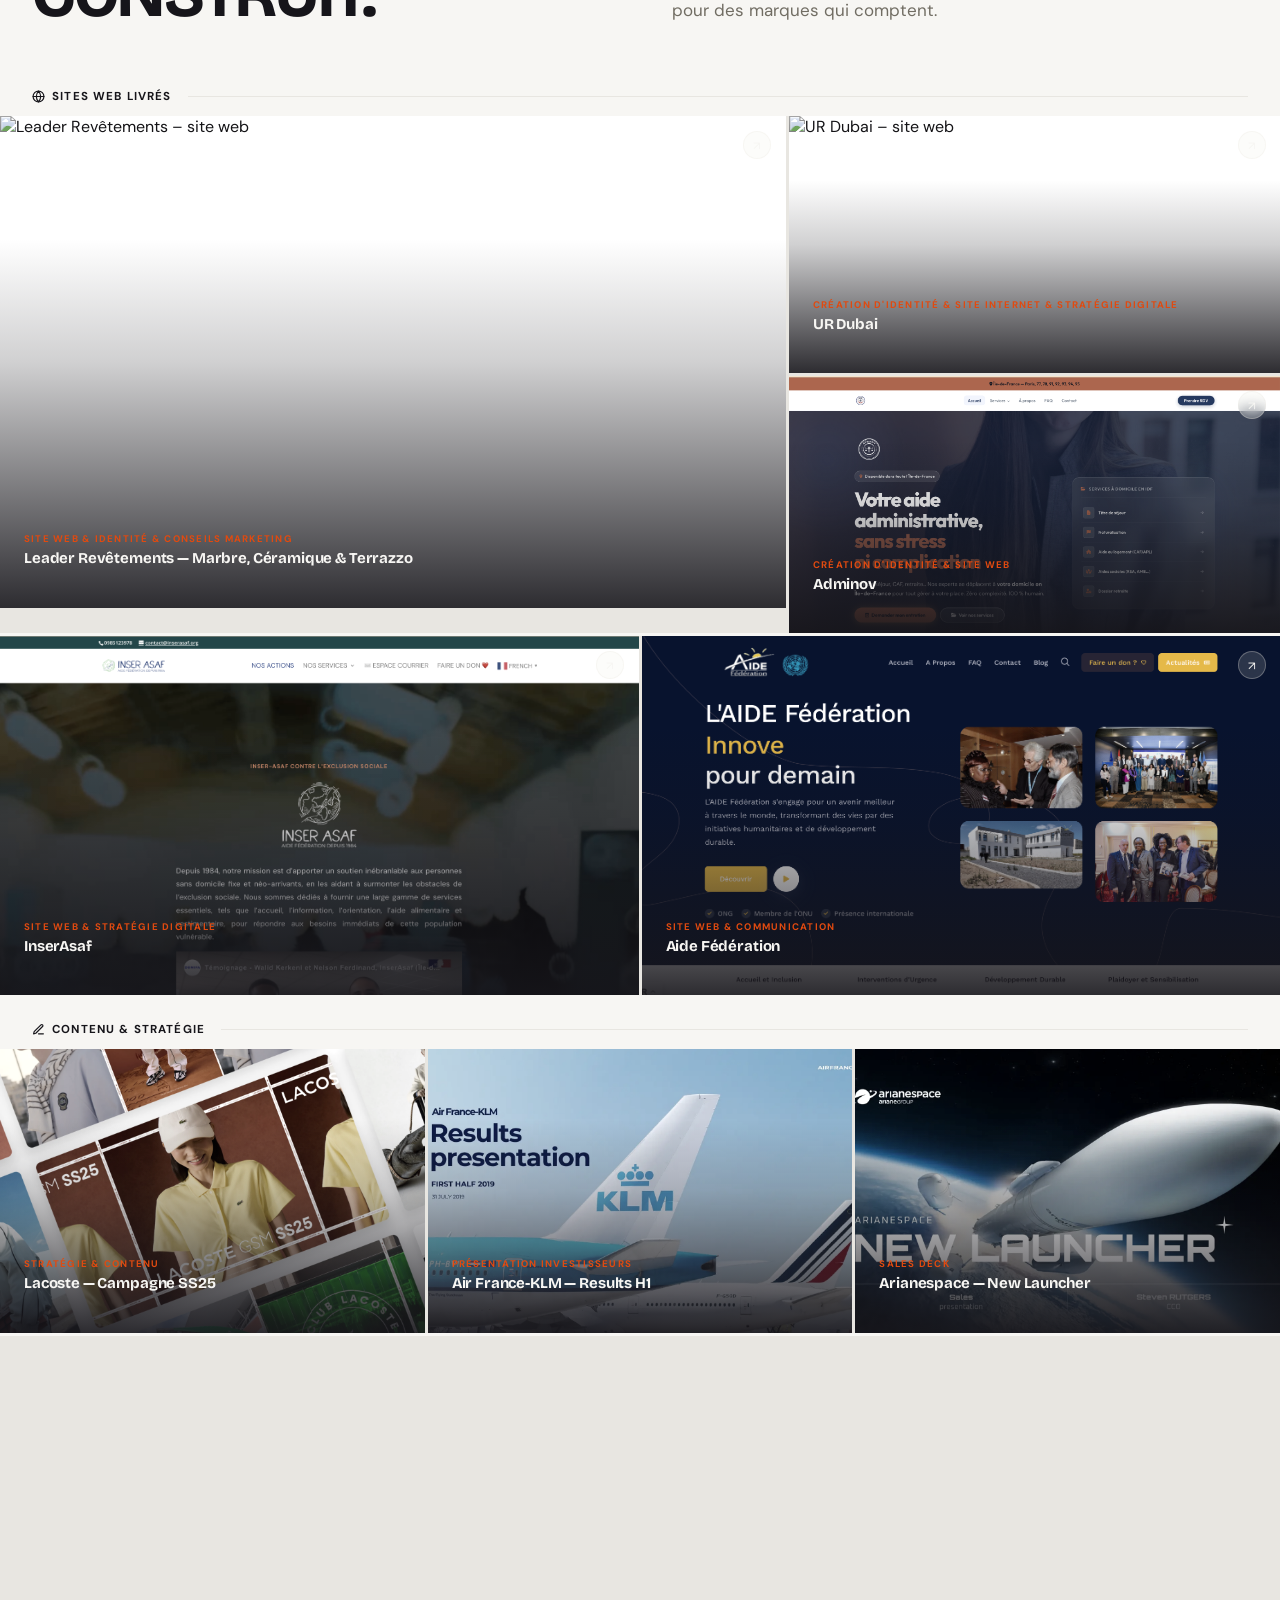
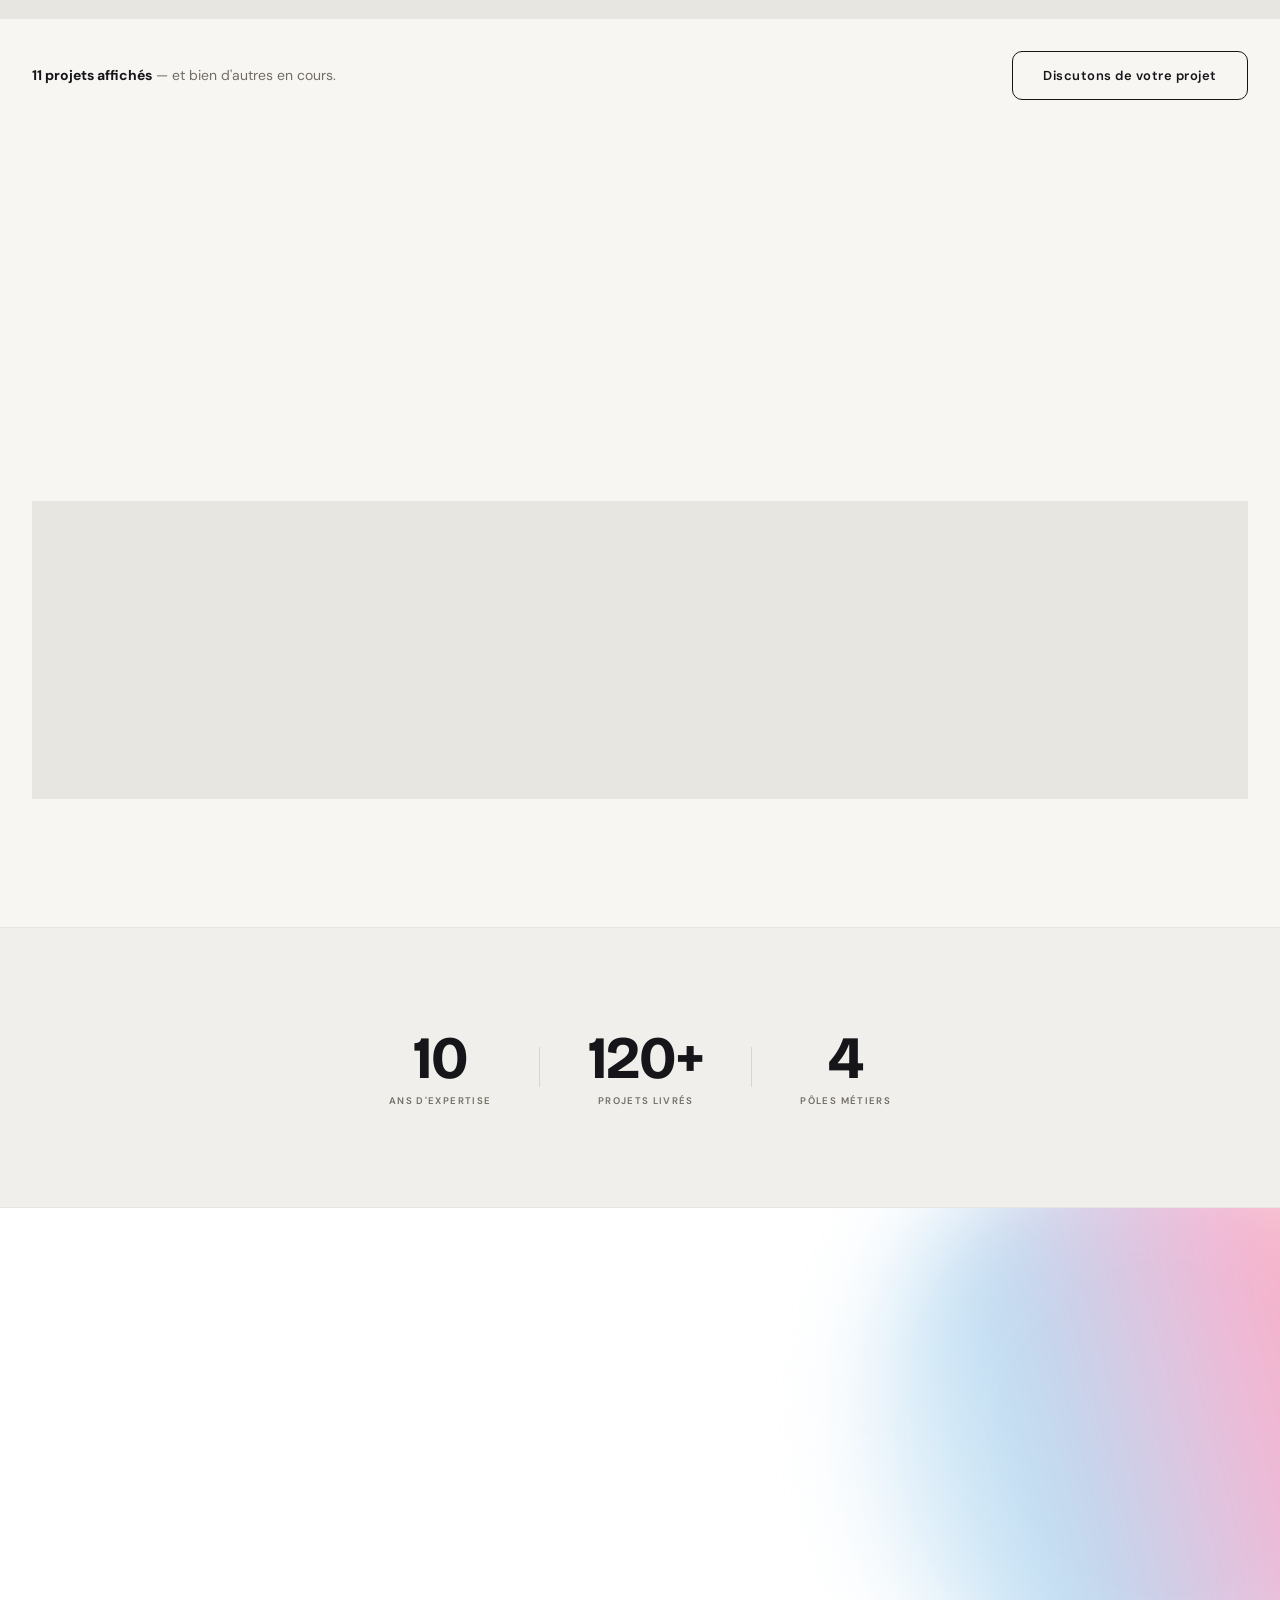
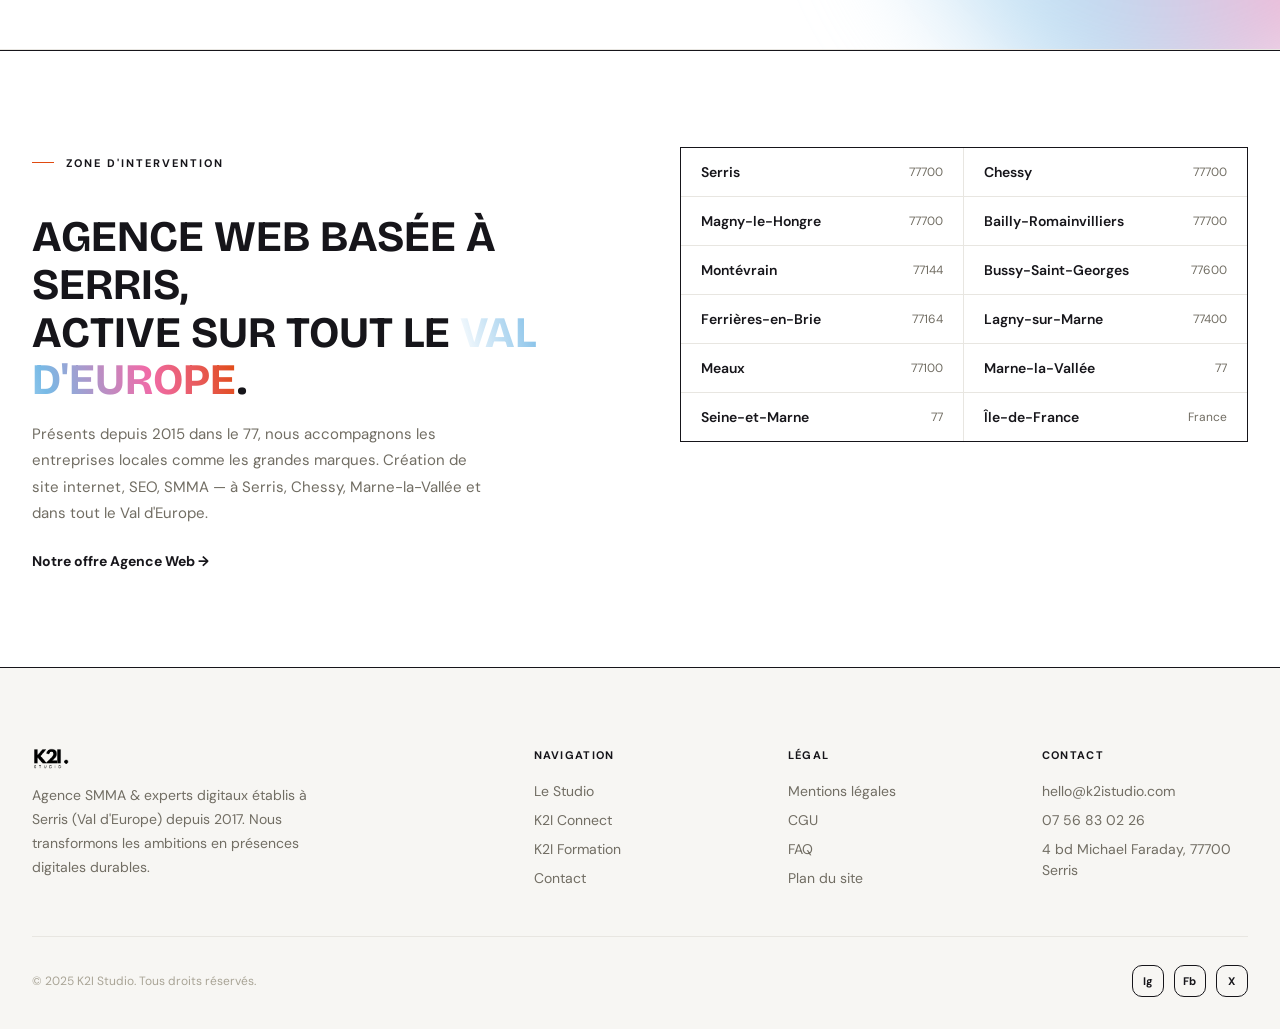
==== commit 0d97688a: "Sphere liquide reactive au curseur, bords ronds, et nouveaux favicons La sphere garde un bord de cer" ====
--- a/index.html
+++ b/index.html
@@ -2,6 +2,7 @@
 <html lang="fr">
 <head>
   <meta charset="UTF-8">
+  <link rel="icon" href="/favicon.ico" sizes="any">
   <link rel="icon" type="image/png" sizes="32x32" href="/img/favicon-k2i.png">
   <link rel="apple-touch-icon" href="/apple-touch-icon.png">
   <meta name="viewport" content="width=device-width, initial-scale=1.0">
@@ -130,15 +131,18 @@
   <section aria-label="Introduction" class="hero-section">
 
     <canvas id="hero-canvas" aria-hidden="true"></canvas>
-    <div class="hero-sphere-wrap" data-parallax="0.08" aria-hidden="true">
+    <div class="hero-sphere-wrap" id="hero-sphere-wrap" data-parallax="0.08" aria-hidden="true">
       <div class="hero-sphere">
         <svg viewBox="0 0 600 600" preserveAspectRatio="xMidYMid slice">
           <defs>
+            <clipPath id="liquidClip">
+              <circle cx="300" cy="300" r="260" />
+            </clipPath>
             <filter id="liquidNoise" x="-40%" y="-40%" width="180%" height="180%">
               <feTurbulence type="fractalNoise" baseFrequency="0.011 0.015" numOctaves="2" seed="4" result="noise">
                 <animate attributeName="baseFrequency" dur="26s" values="0.011 0.015;0.017 0.010;0.011 0.015" repeatCount="indefinite" />
               </feTurbulence>
-              <feDisplacementMap in="SourceGraphic" in2="noise" scale="48" xChannelSelector="R" yChannelSelector="G" />
+              <feDisplacementMap id="liquidDisplace" in="SourceGraphic" in2="noise" scale="28" xChannelSelector="R" yChannelSelector="G" />
             </filter>
             <radialGradient id="liquidGrad" cx="36%" cy="30%" r="78%">
               <stop offset="0%" stop-color="#ffb37a" />
@@ -148,7 +152,10 @@
               <stop offset="100%" stop-color="#ffffff" />
             </radialGradient>
           </defs>
-          <circle cx="300" cy="300" r="260" fill="url(#liquidGrad)" filter="url(#liquidNoise)" />
+          <!-- rect (not the visible circle) carries the turbulence displacement; clip-path applied
+               after filtering crops it to a perfectly round edge, so the liquid motion stays inside
+               a crisp circle instead of warping the outline itself. -->
+          <rect x="0" y="0" width="600" height="600" fill="url(#liquidGrad)" filter="url(#liquidNoise)" clip-path="url(#liquidClip)" />
         </svg>
       </div>
     </div>
--- a/style.css
+++ b/style.css
@@ -271,13 +271,17 @@
   z-index: 0;
   will-change: transform;
 }
+/* Soft ambient bleed behind the crisp disc, echoing the reference's glow */
+.hero-sphere-wrap::before {
+  content: ''; position: absolute; inset: -10%;
+  border-radius: 50%; background: var(--gradient-sphere);
+  filter: blur(70px); opacity: 0.32; z-index: -1;
+}
 .hero-sphere {
   width: 100%; height: 100%; border-radius: 50%;
   overflow: hidden;
-  opacity: 0.94;
+  opacity: 0.98;
   filter: saturate(1.12);
-  -webkit-mask-image: radial-gradient(circle, #000 60%, transparent 100%);
-  mask-image: radial-gradient(circle, #000 60%, transparent 100%);
   animation: sphereDrift 24s ease-in-out infinite;
   will-change: transform;
 }
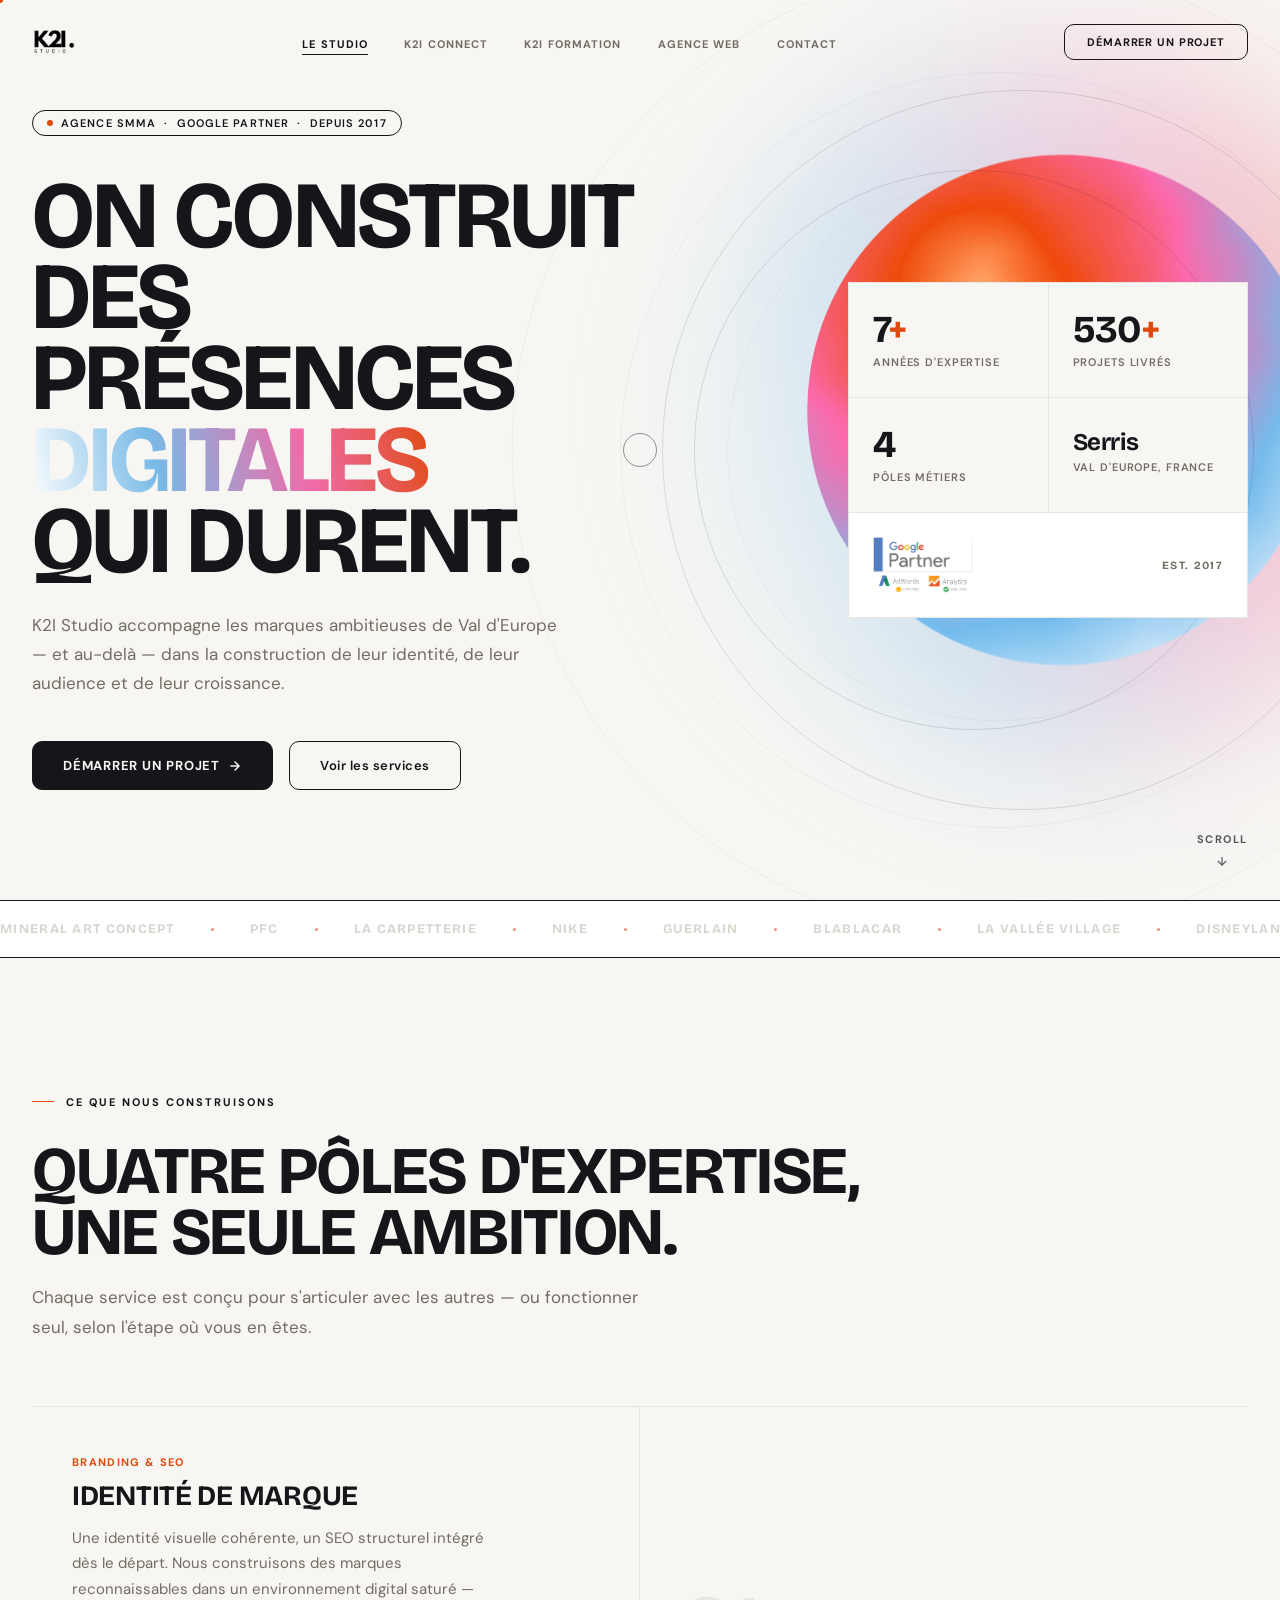
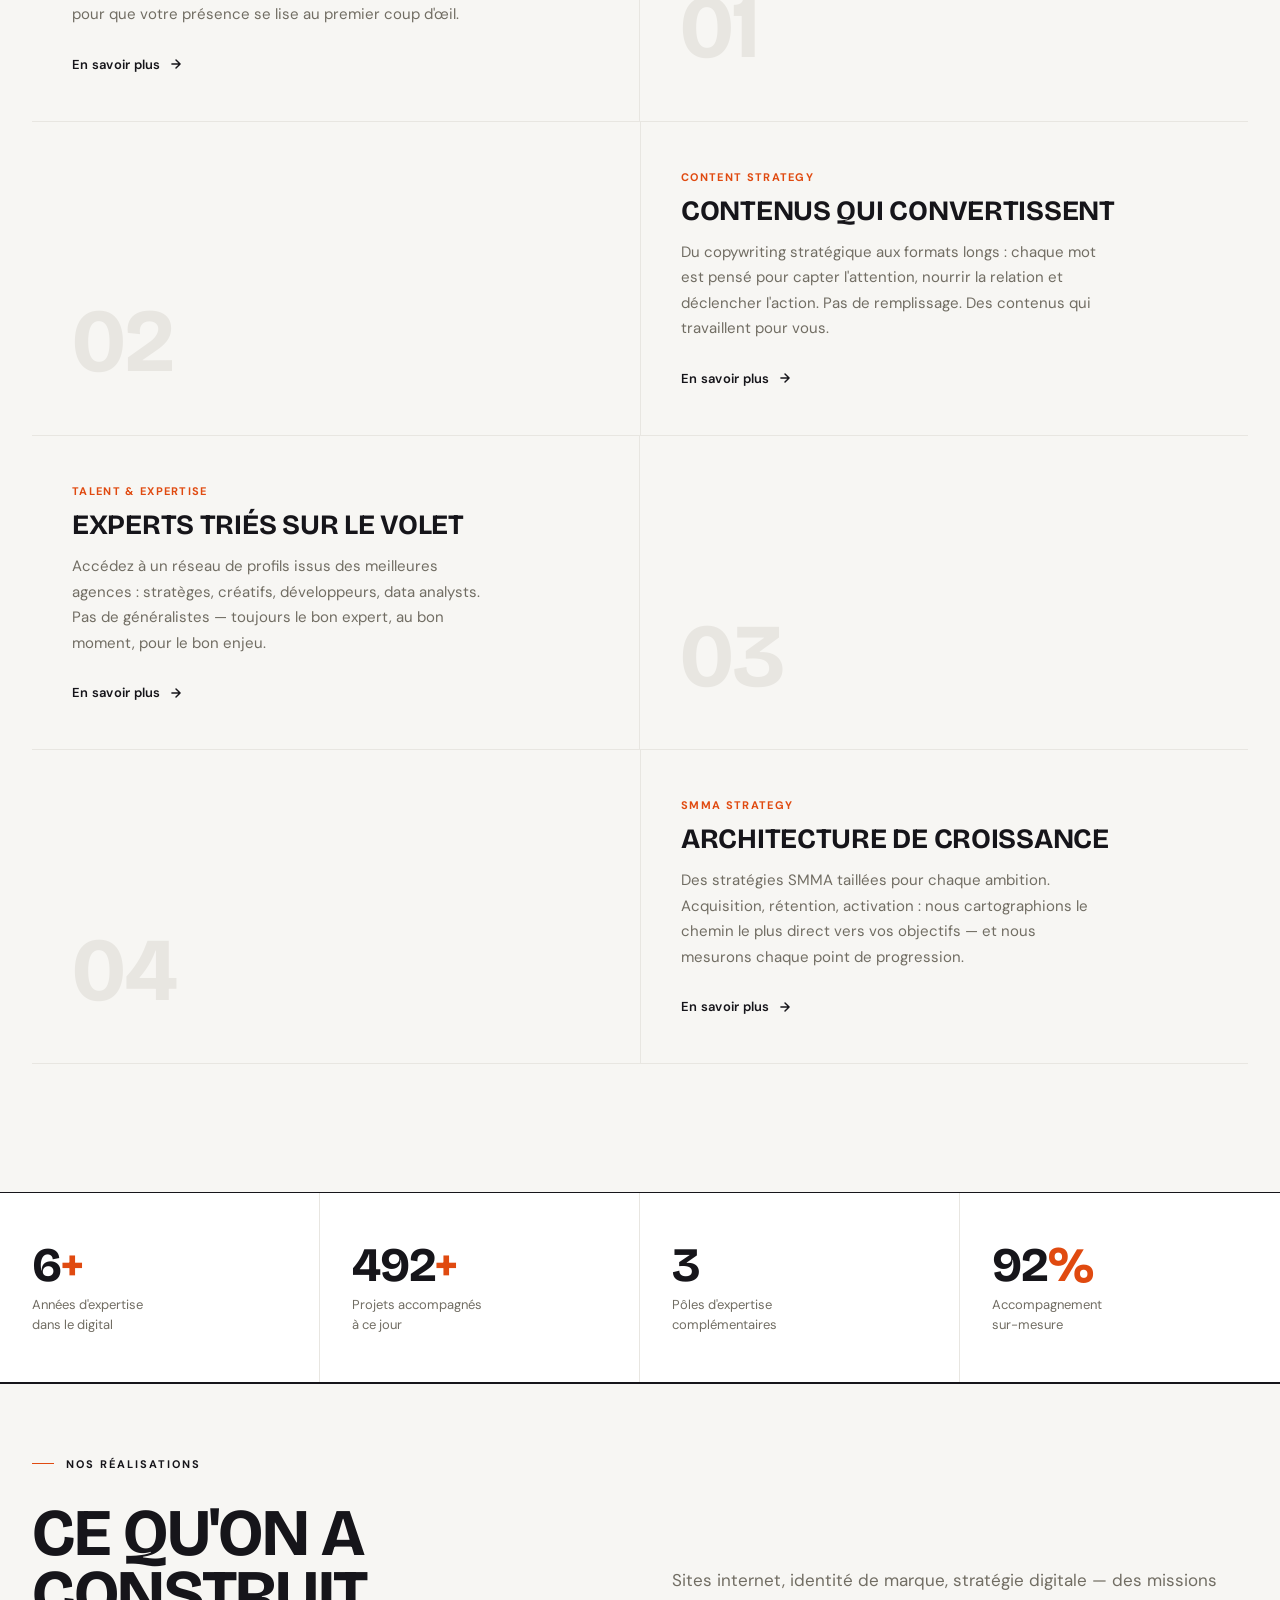
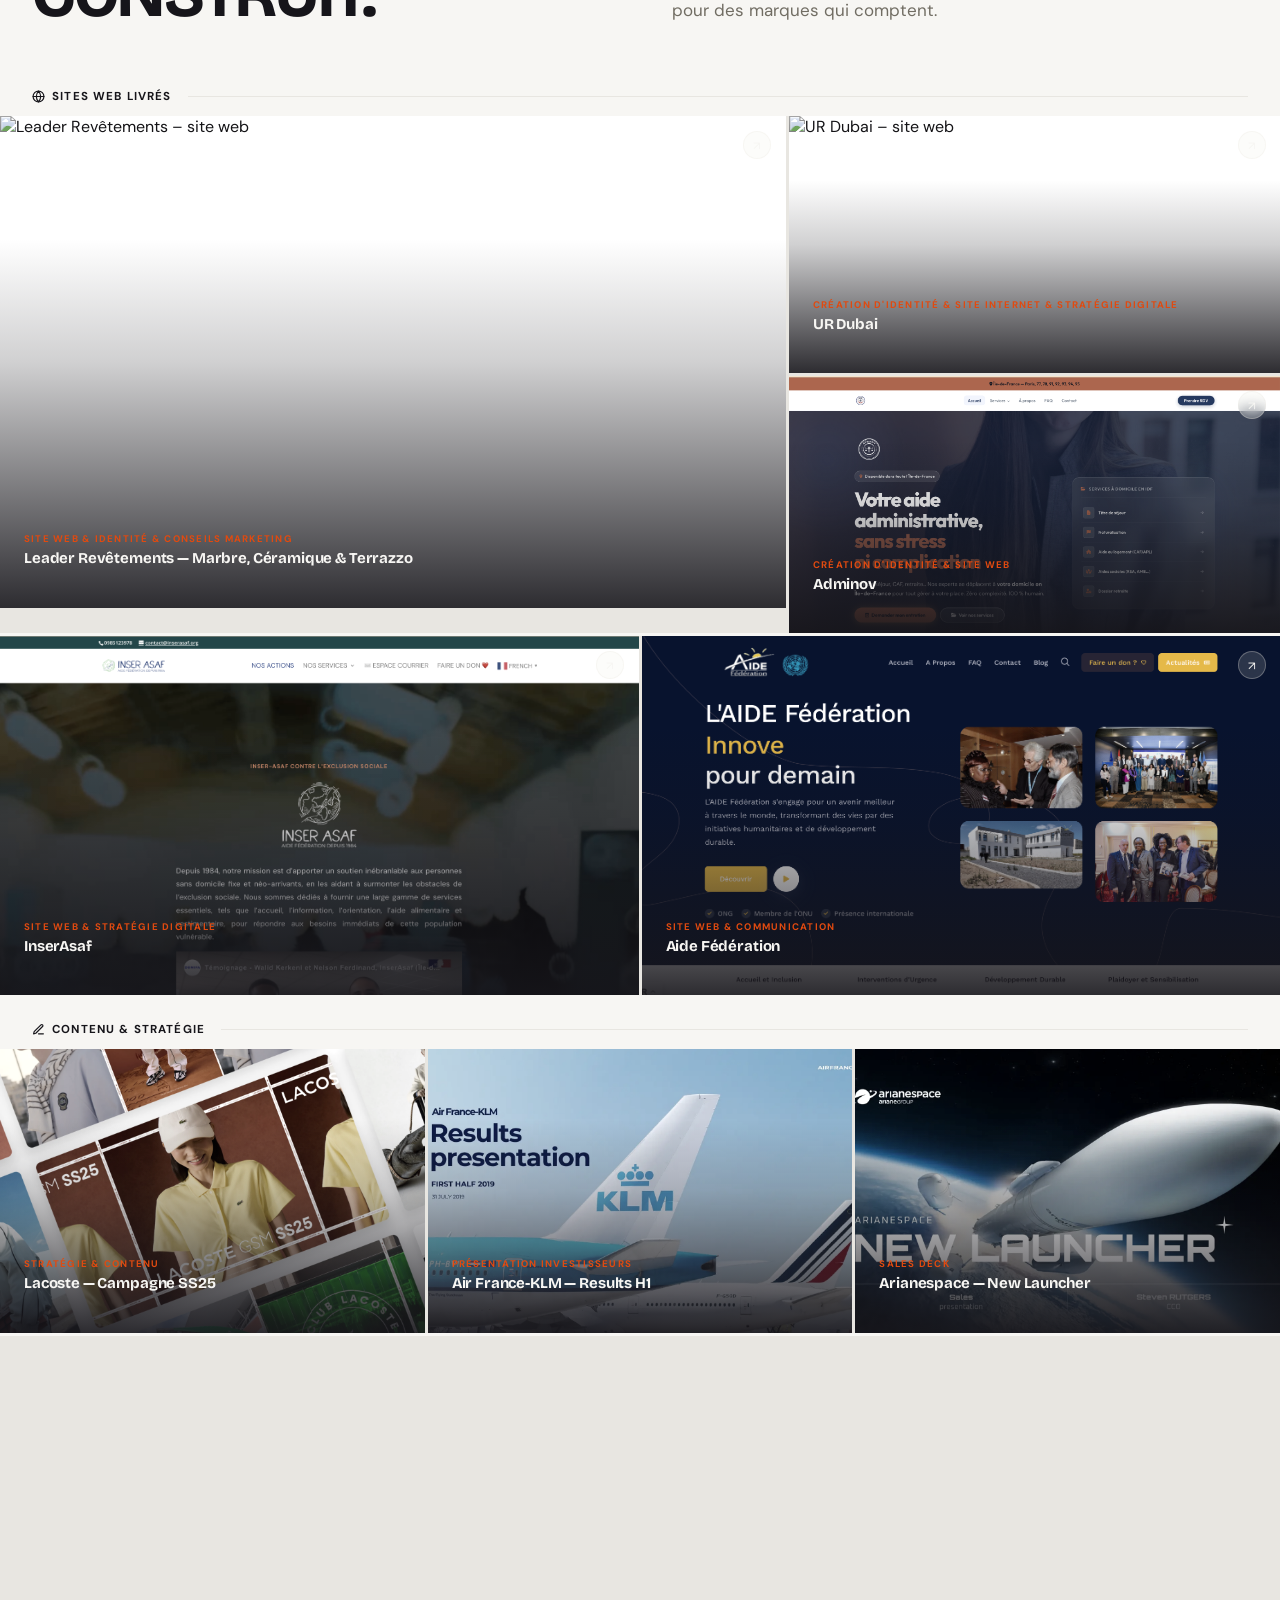
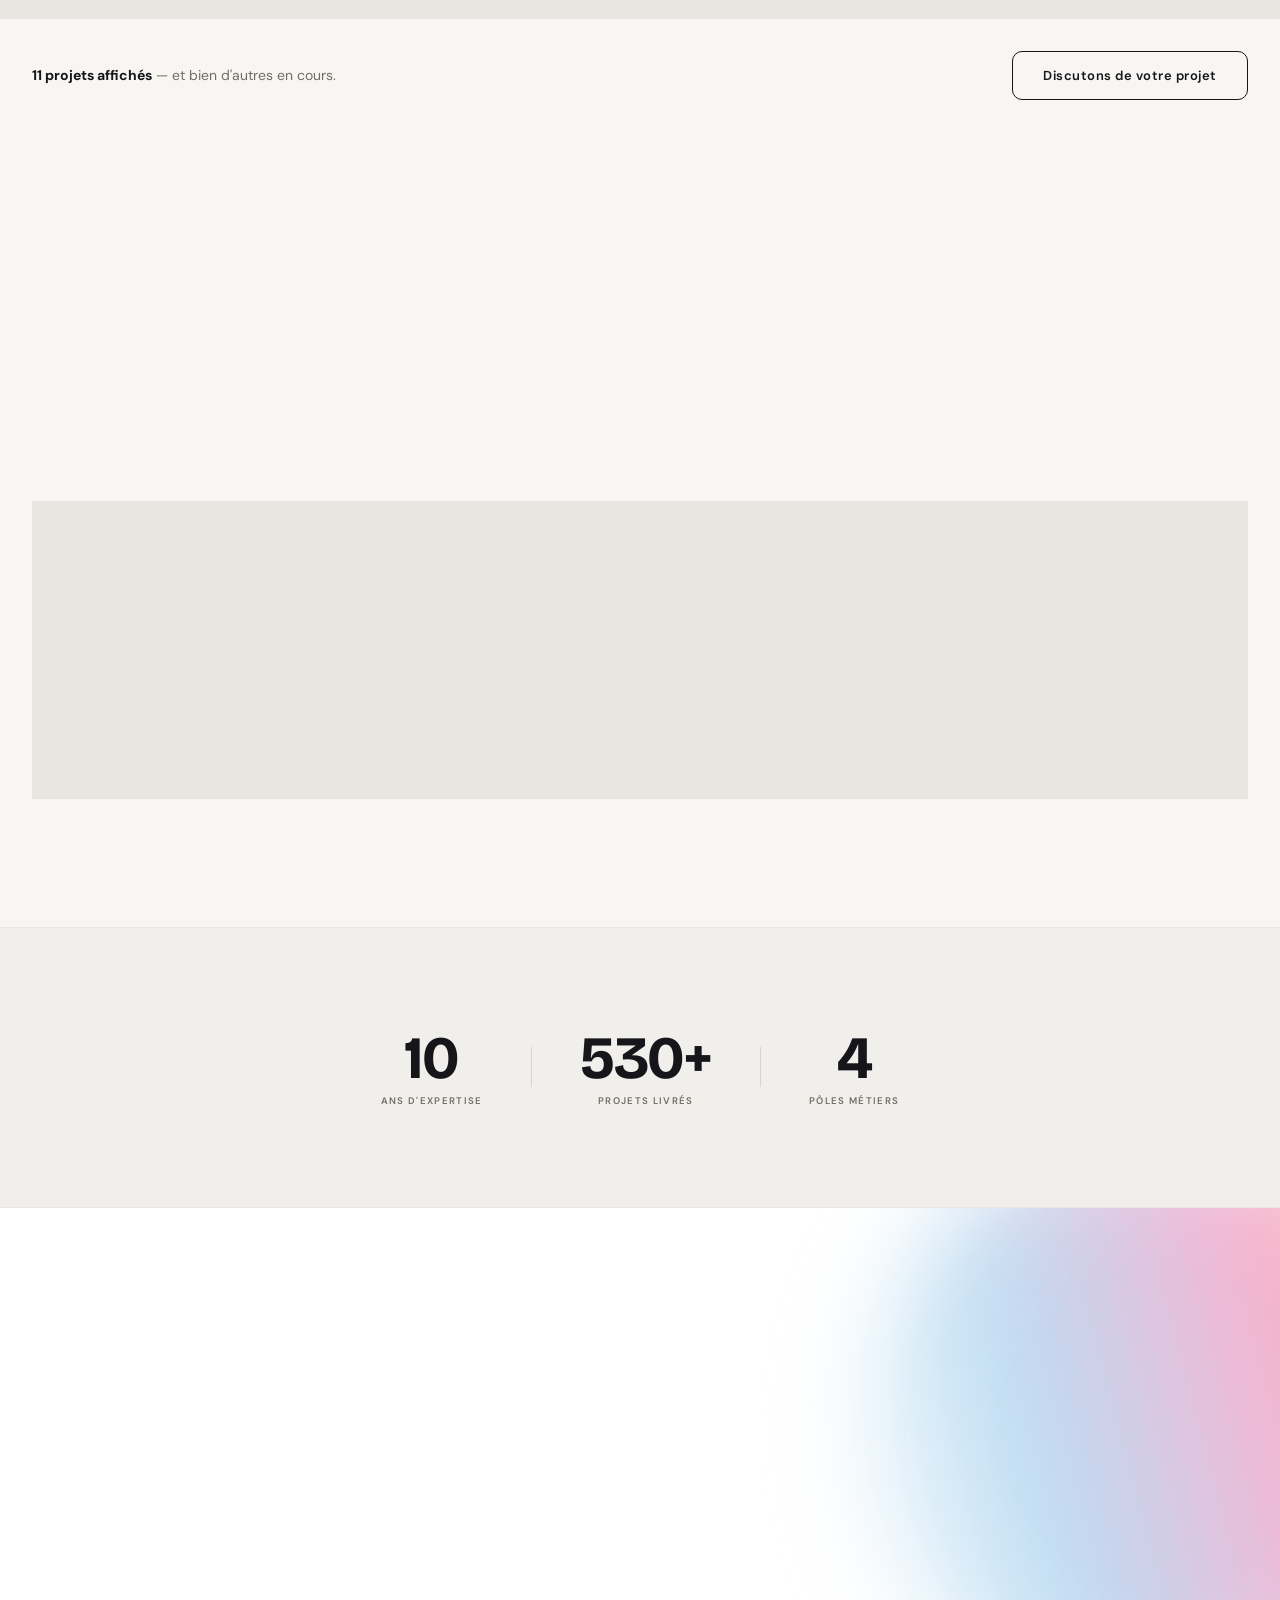
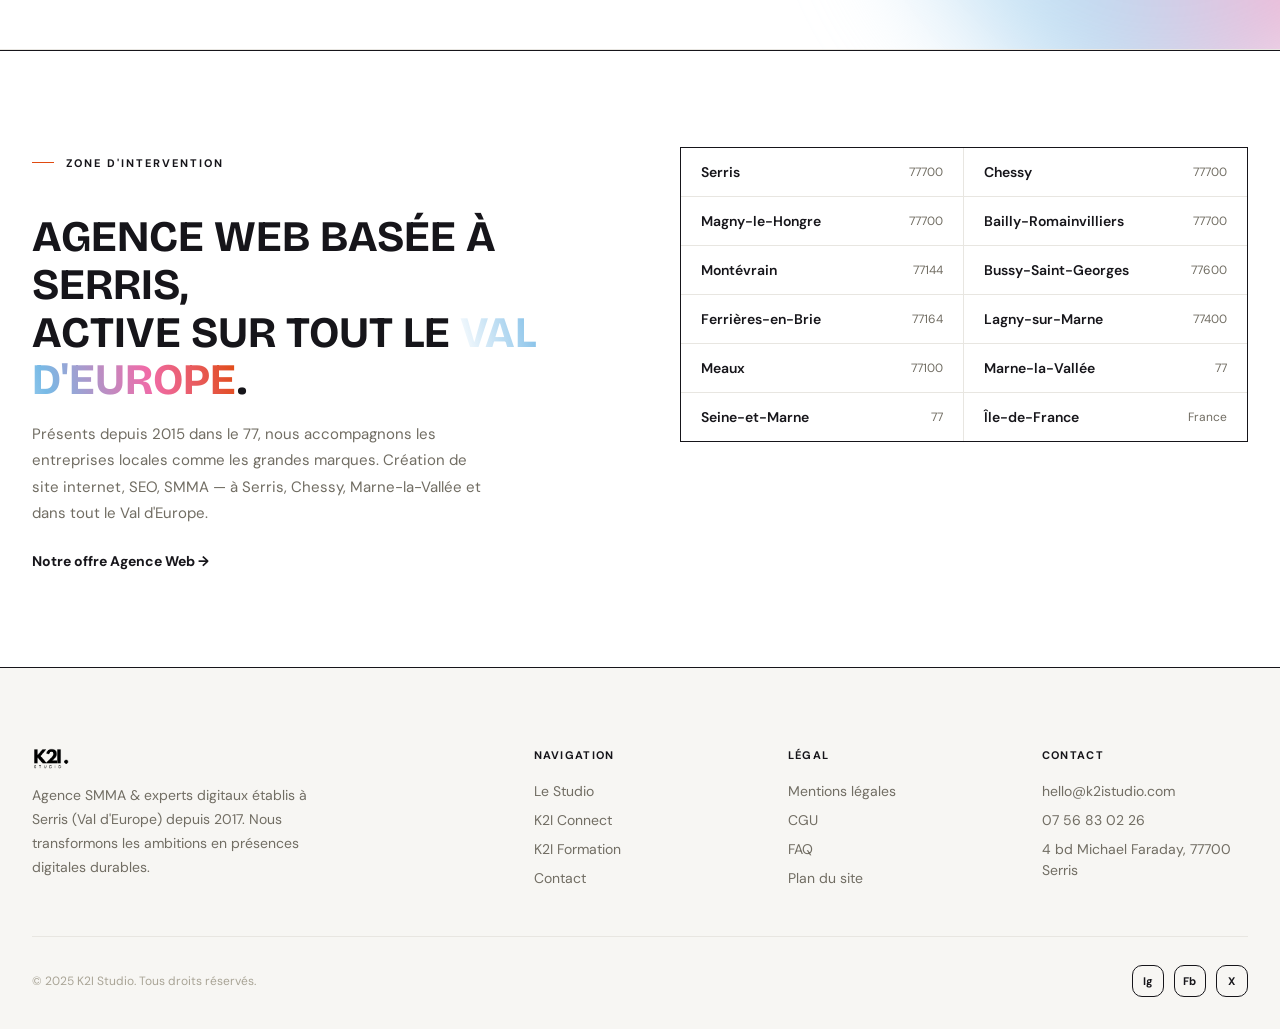
==== commit 8119fb0d: "Met a jour le compteur de projets livres a 530+" ====
--- a/index.html
+++ b/index.html
@@ -194,7 +194,7 @@
             <span class="stat-lbl">Années d'expertise</span>
           </div>
           <div class="stat-tile">
-            <span class="stat-num"><span data-count="120">120</span><span class="a">+</span></span>
+            <span class="stat-num"><span data-count="530">530</span><span class="a">+</span></span>
             <span class="stat-lbl">Projets livrés</span>
           </div>
           <div class="stat-tile">
@@ -374,7 +374,7 @@
       <span class="stat-info">Années d'expertise<br>dans le digital</span>
     </div>
     <div class="stat-cell reveal reveal-d1">
-      <span class="stat-big"><span data-count="120">120</span><span class="a">+</span></span>
+      <span class="stat-big"><span data-count="530">530</span><span class="a">+</span></span>
       <span class="stat-info">Projets accompagnés<br>à ce jour</span>
     </div>
     <div class="stat-cell reveal reveal-d2">
@@ -574,7 +574,7 @@
       </div>
       <div class="anim-divider"></div>
       <div class="anim-stat">
-        <span class="anim-num">120+</span>
+        <span class="anim-num">530+</span>
         <span class="anim-lbl">Projets livrés</span>
       </div>
       <div class="anim-divider"></div>
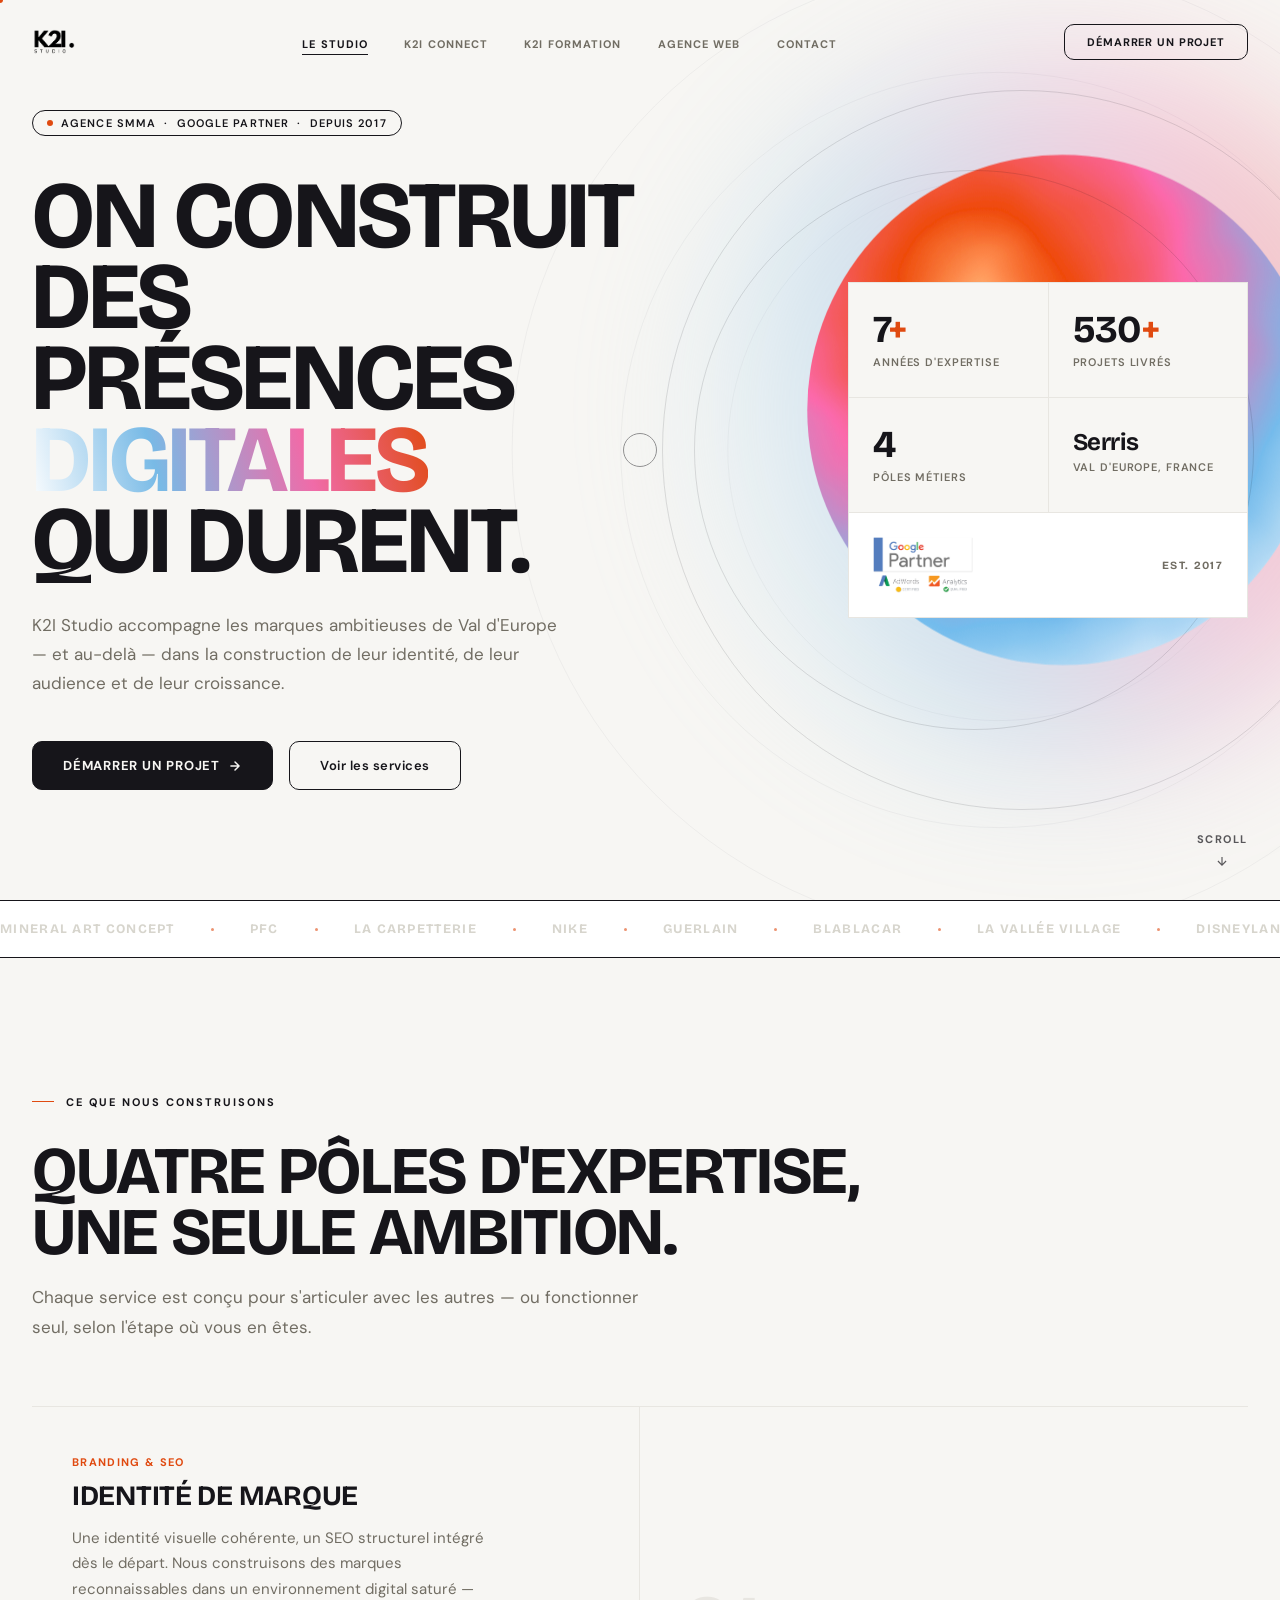
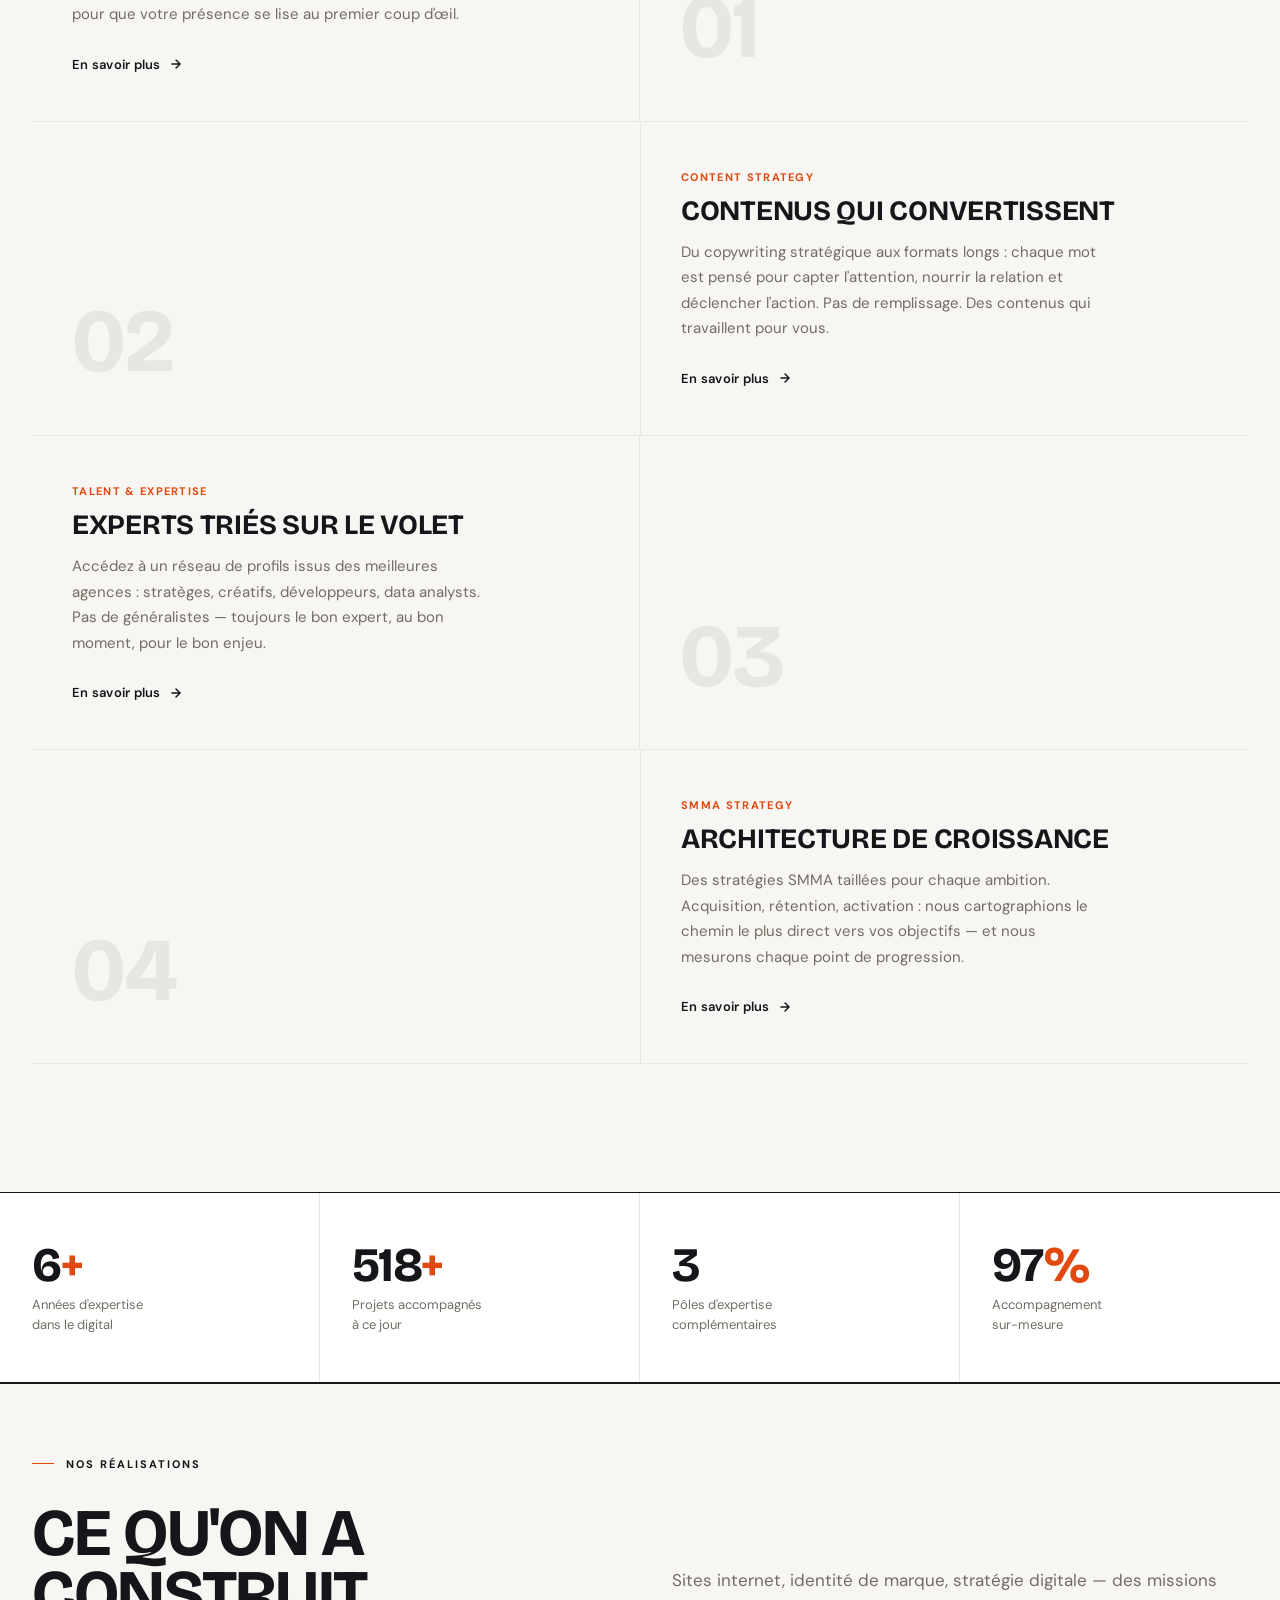
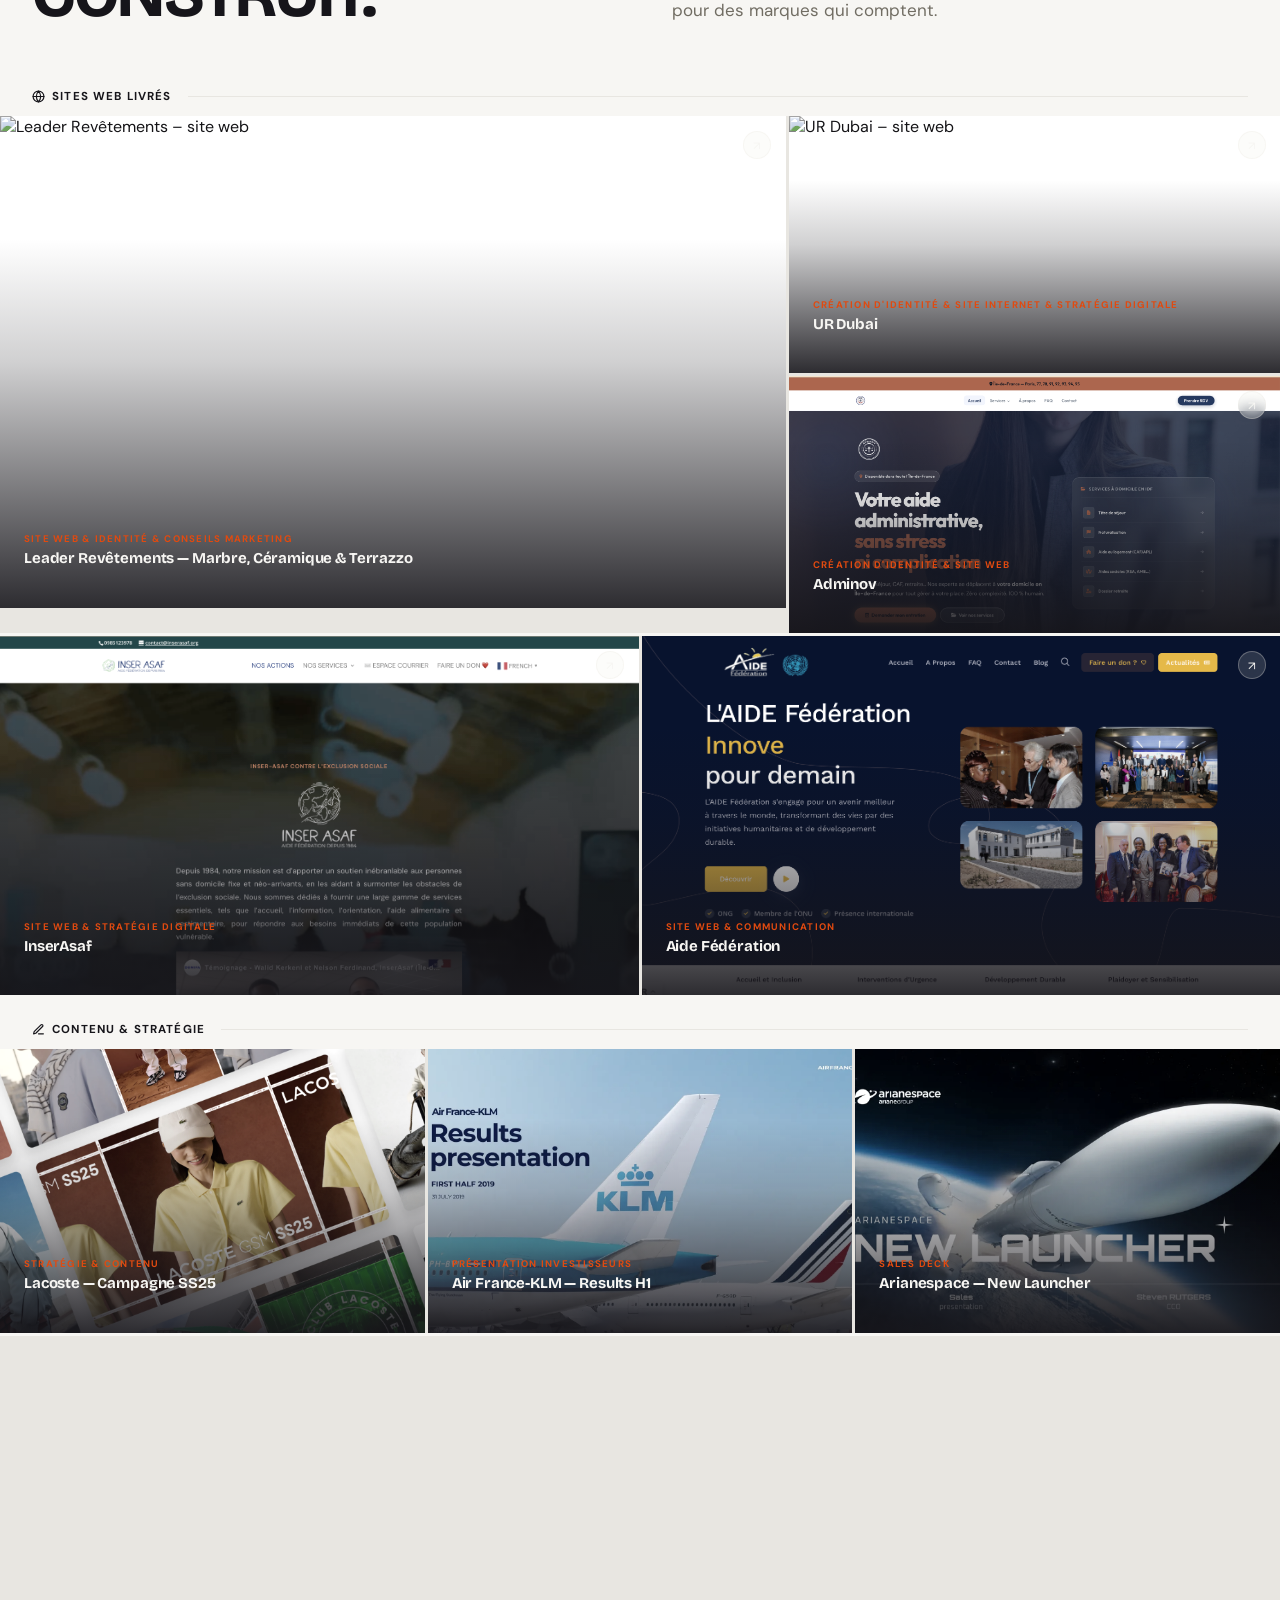
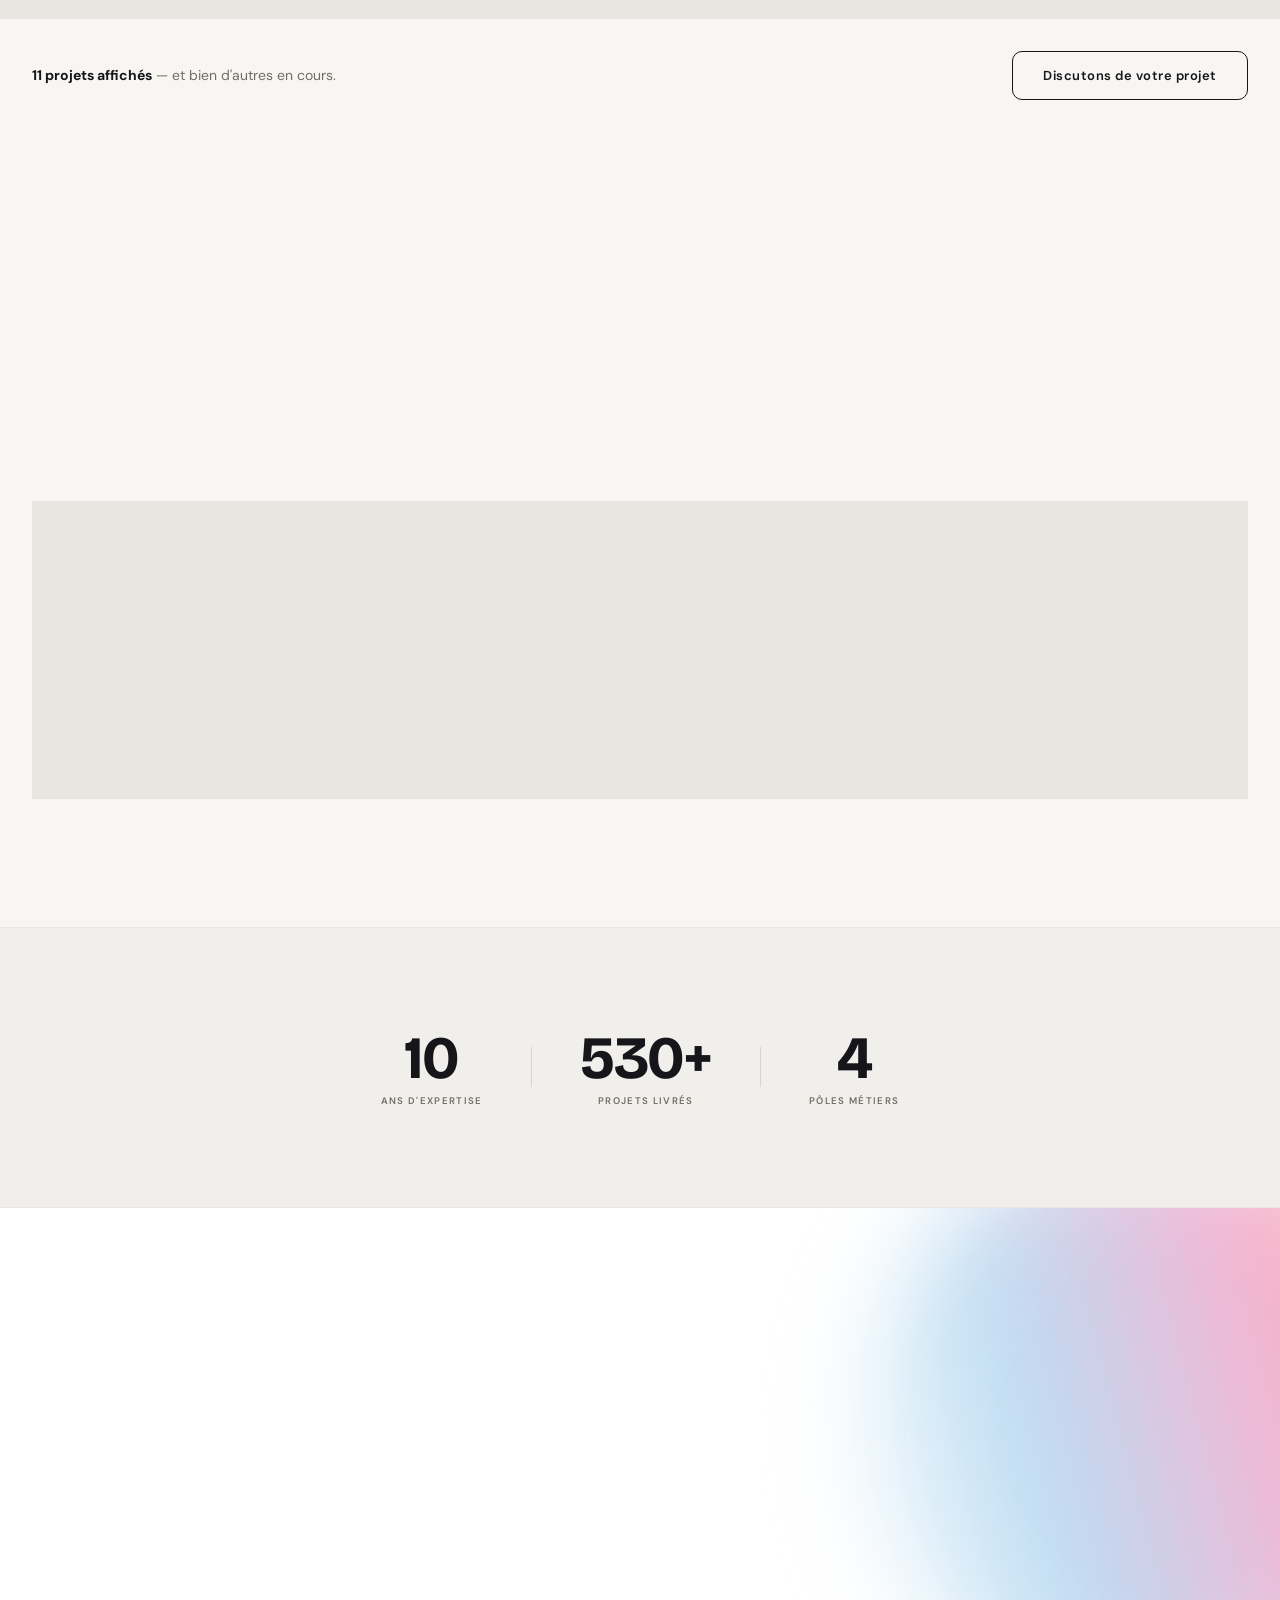
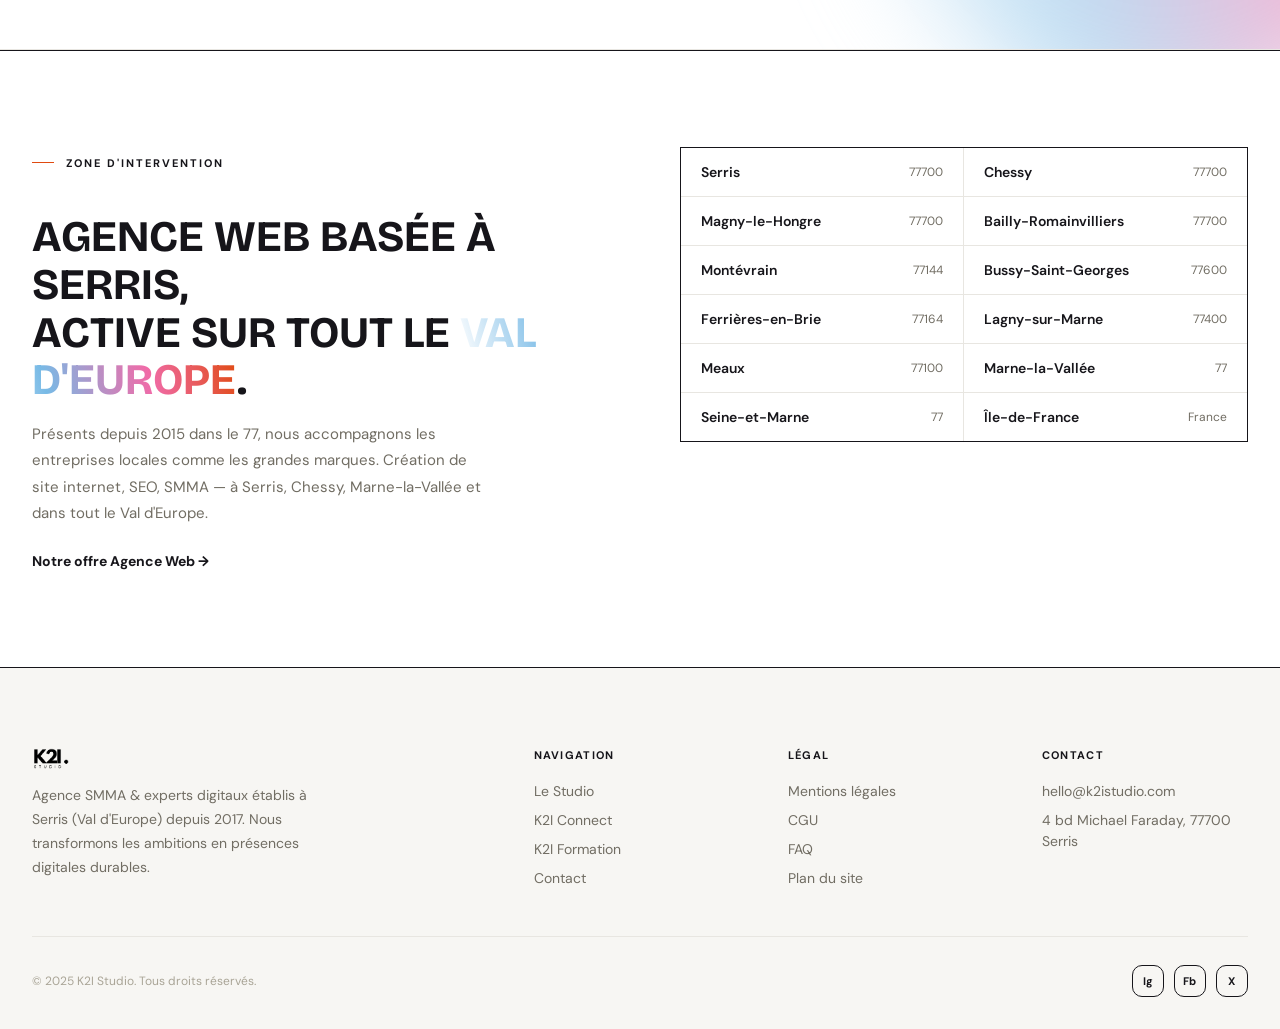
==== commit d54faa0d: "Retire le numero de telephone de tout le site Supprime les liens tel:, les mentions du numero et le " ====
--- a/index.html
+++ b/index.html
@@ -44,7 +44,6 @@
     "url": "https://k2istudio.com",
     "logo": "https://k2istudio.com/img/meta-k2istudio.jpg?v=2",
     "image": "https://k2istudio.com/img/meta-k2istudio.jpg?v=2",
-    "telephone": "+33756830226",
     "email": "hello@k2istudio.com",
     "foundingDate": "2015",
     "priceRange": "€€",
@@ -662,7 +661,6 @@
           <div class="footer-col-title">Contact</div>
           <ul class="footer-links">
             <li><a href="mailto:hello@k2istudio.com">hello@k2istudio.com</a></li>
-            <li><a href="tel:+33756830226">07 56 83 02 26</a></li>
             <li><a href="#">4 bd Michael Faraday, 77700 Serris</a></li>
           </ul>
         </div>
